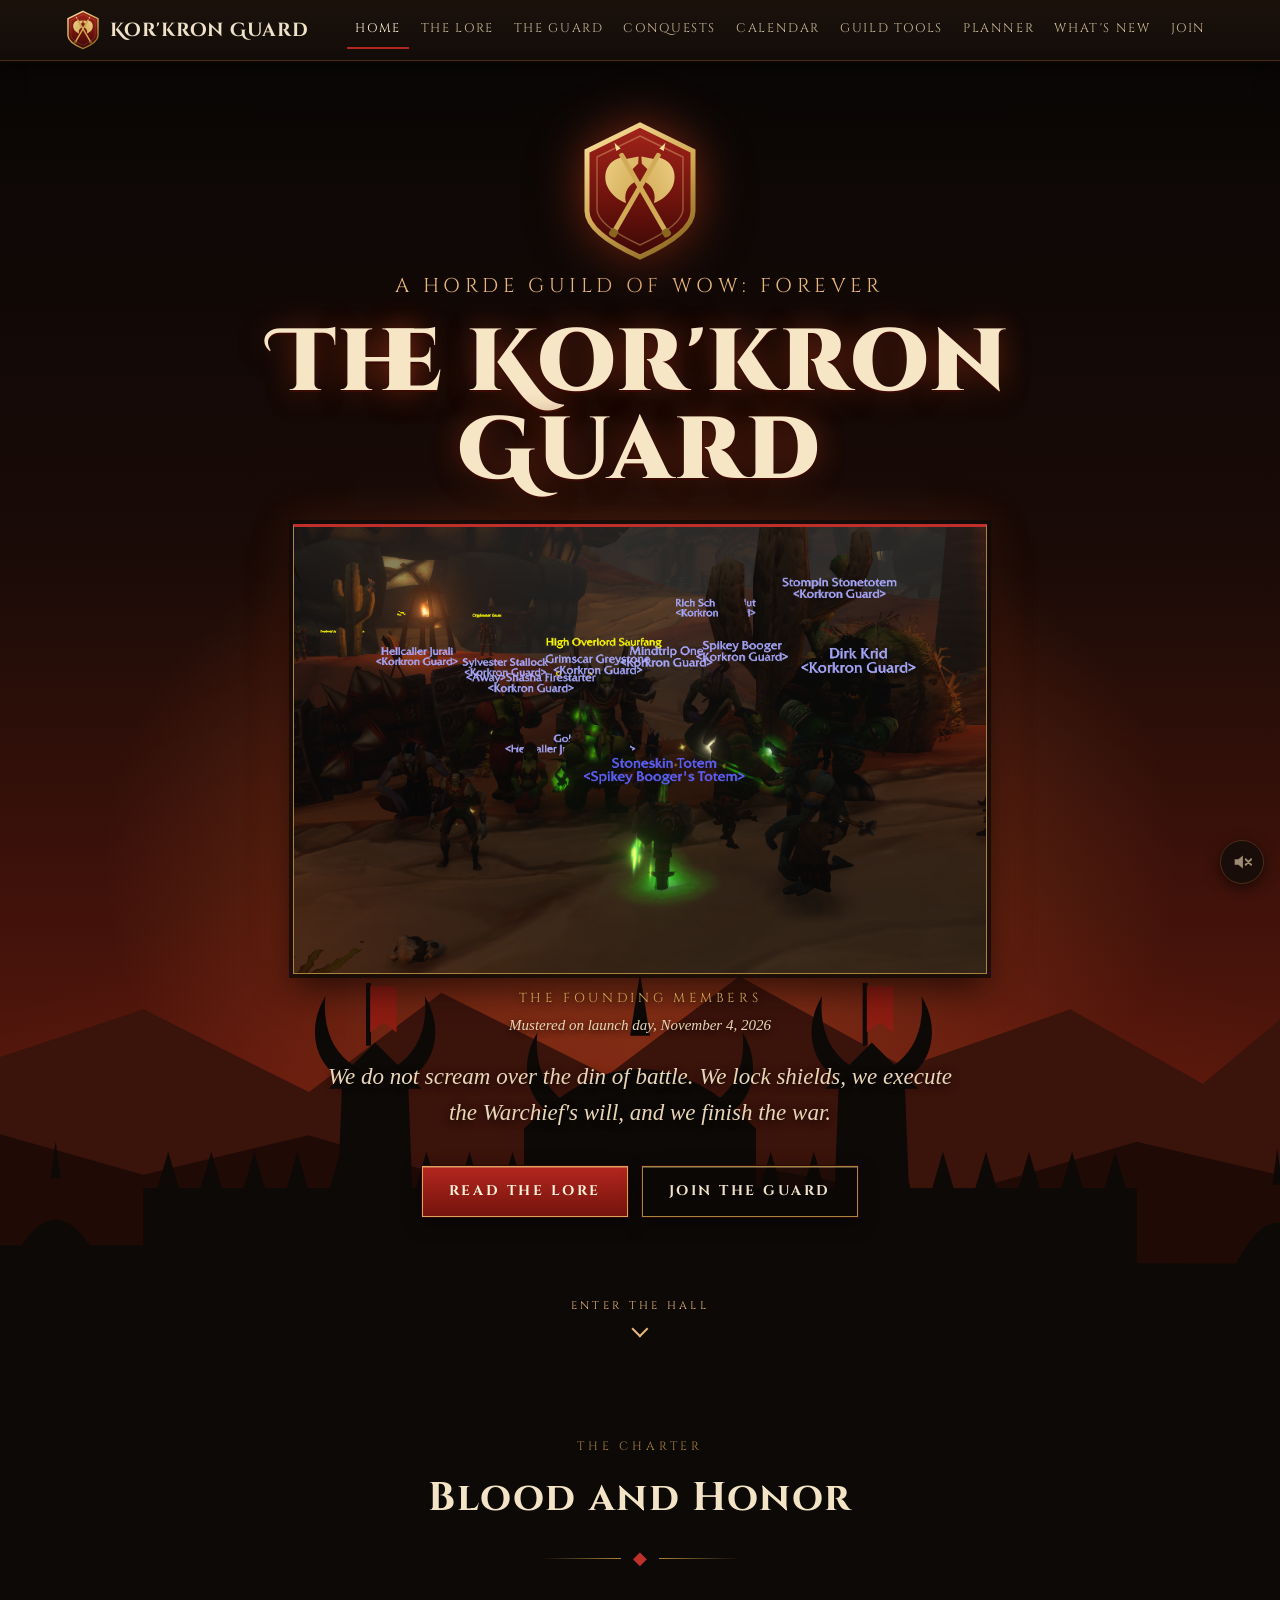
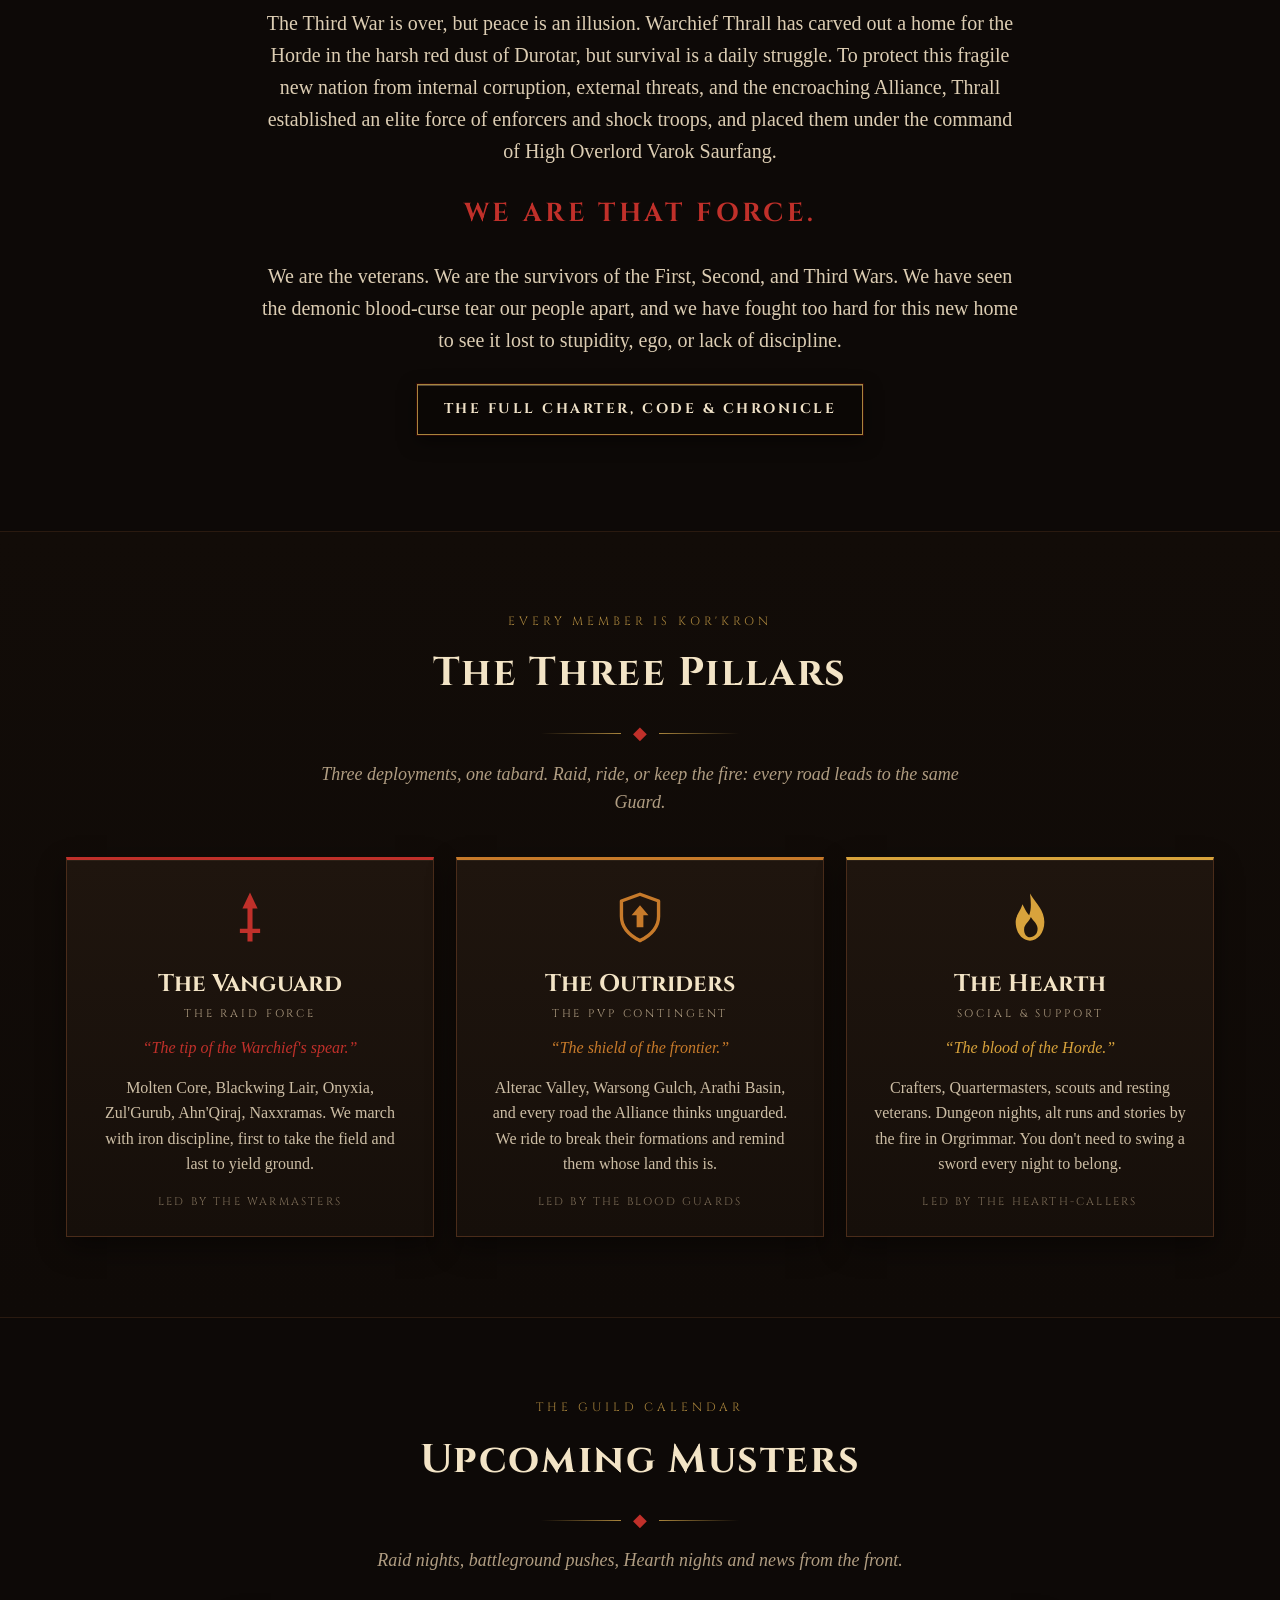
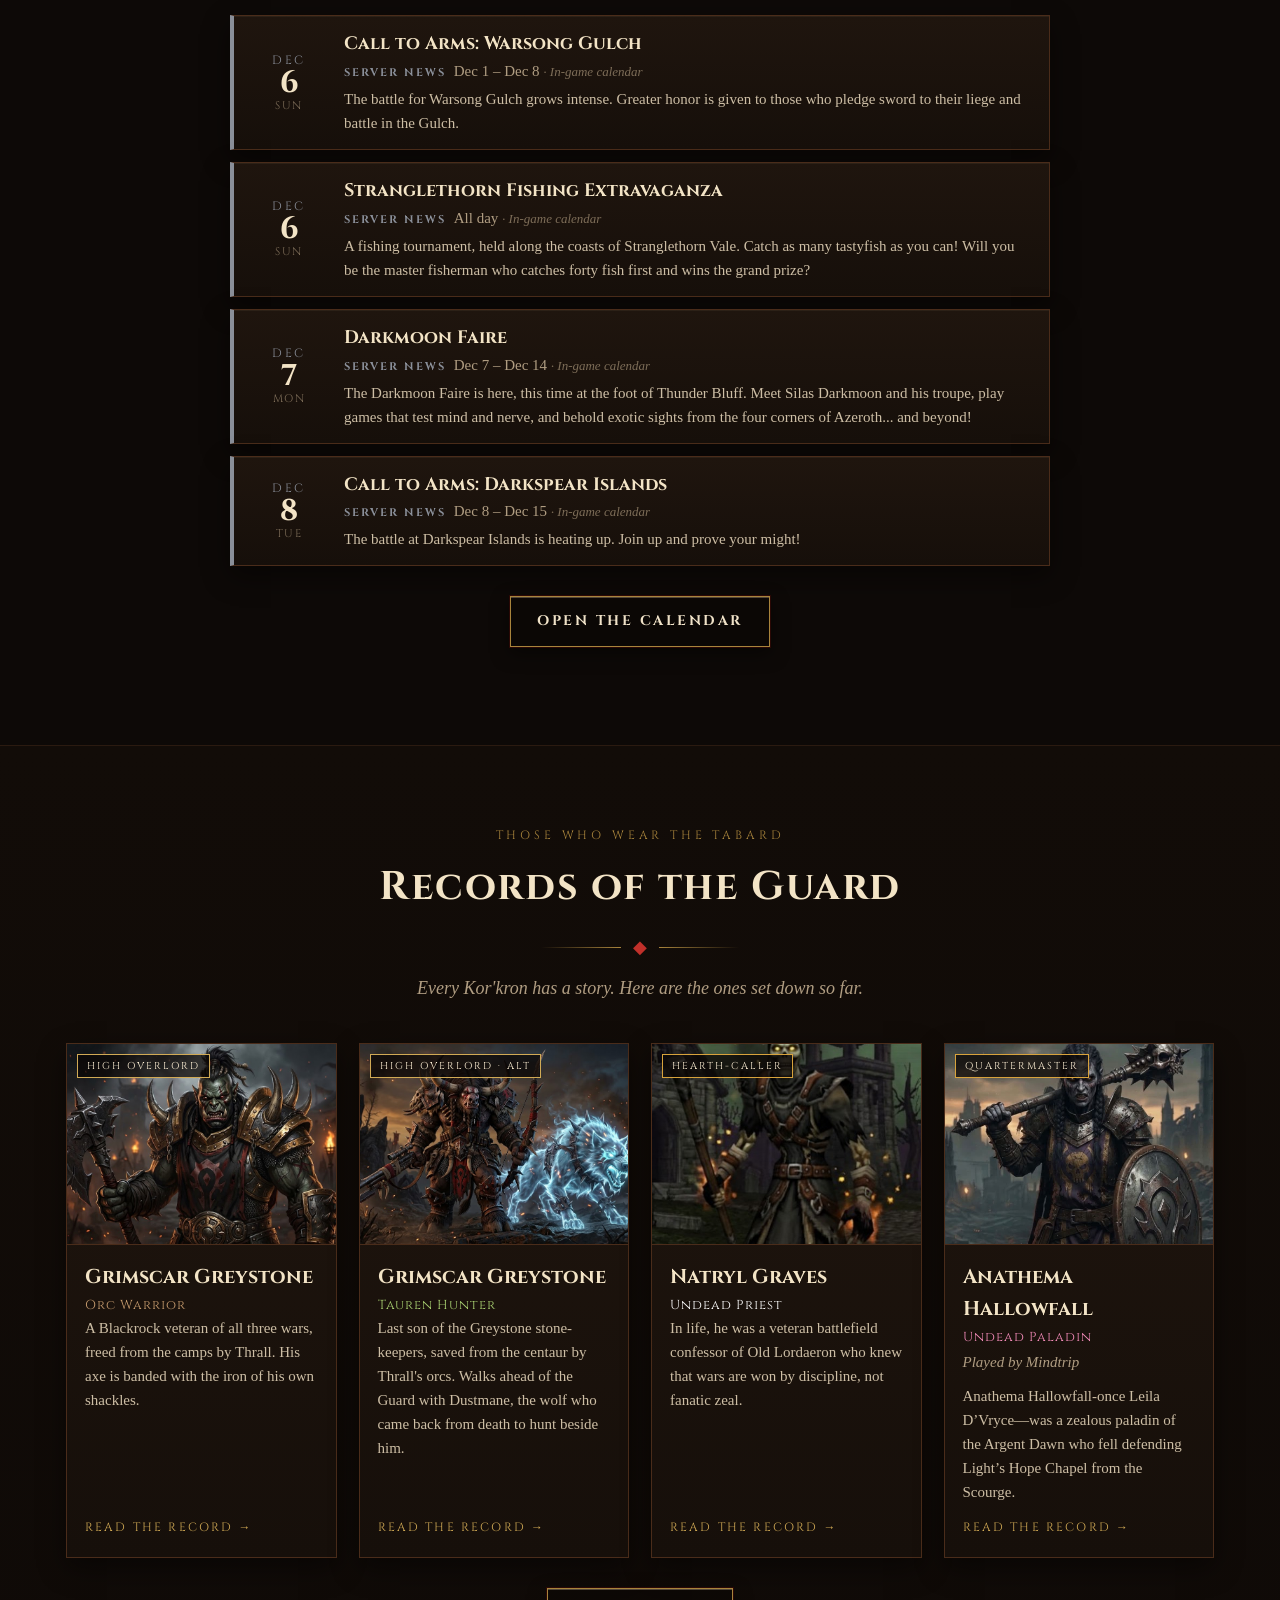
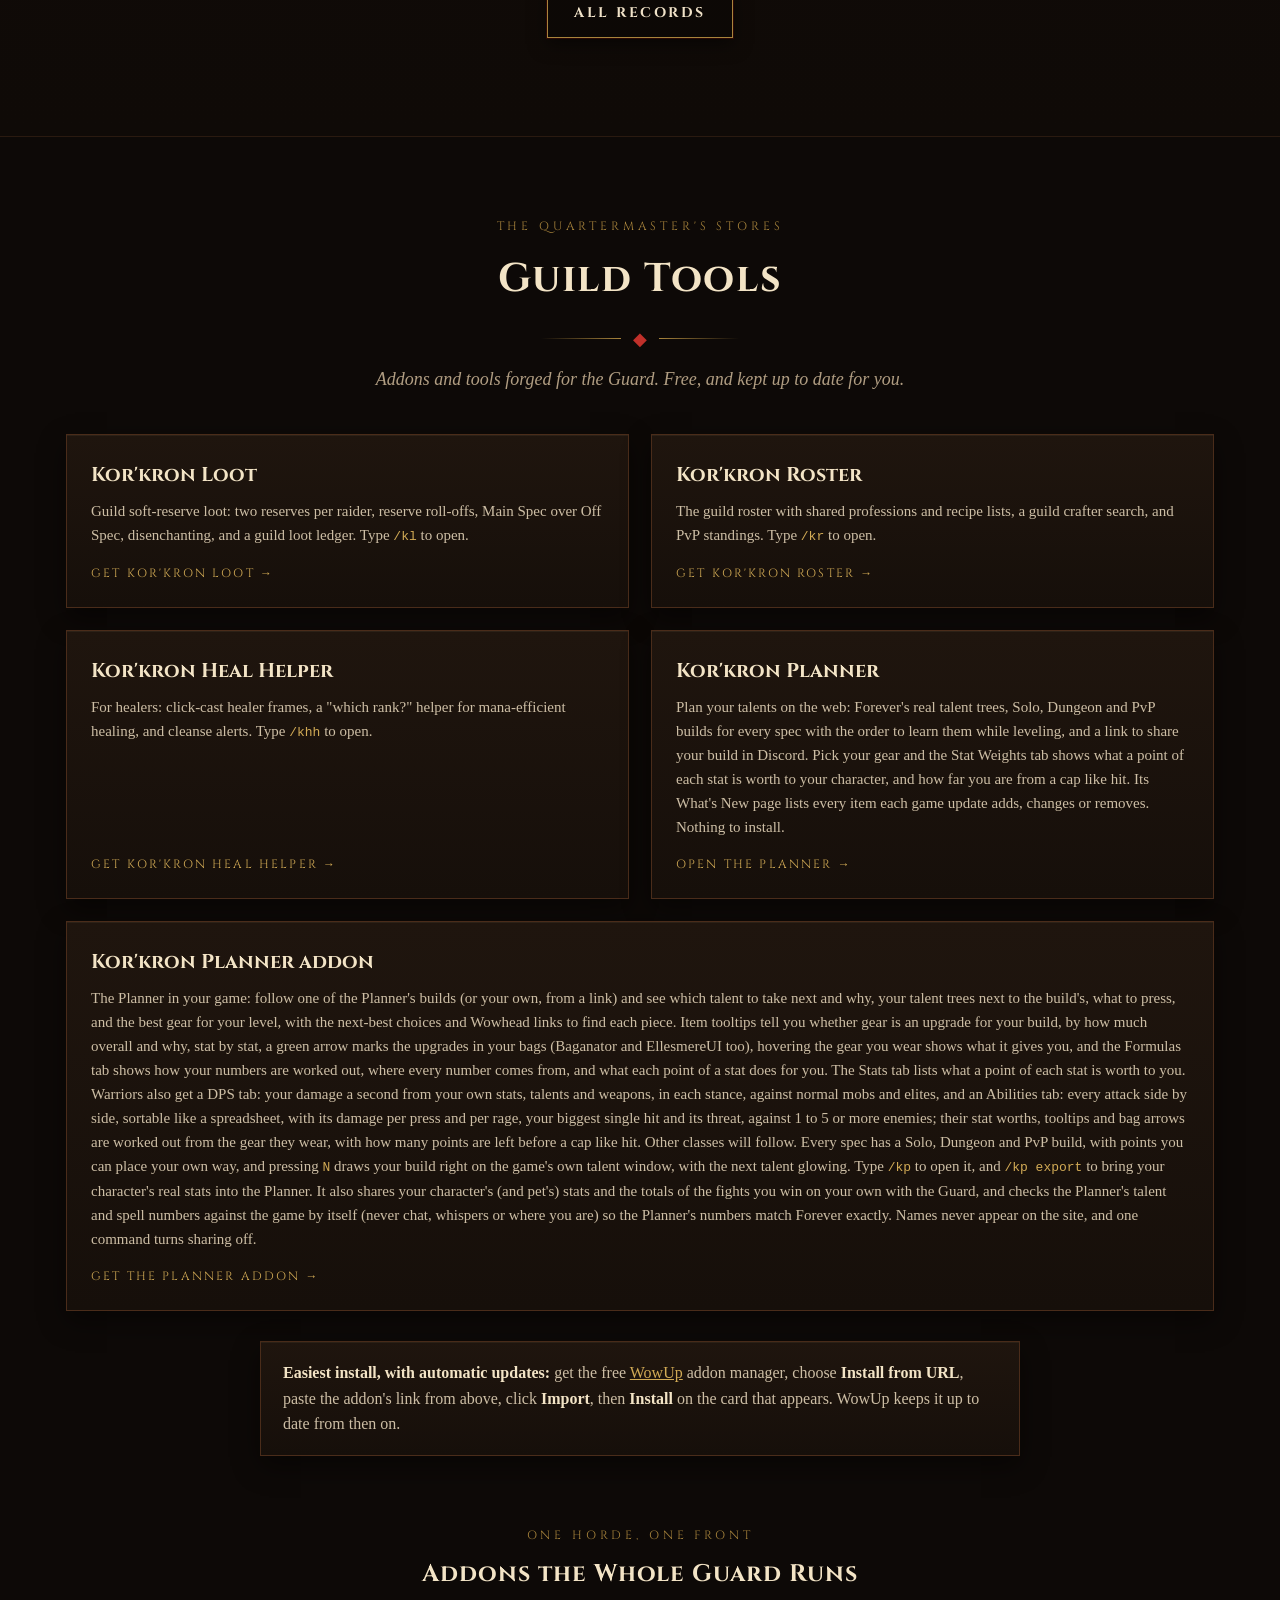
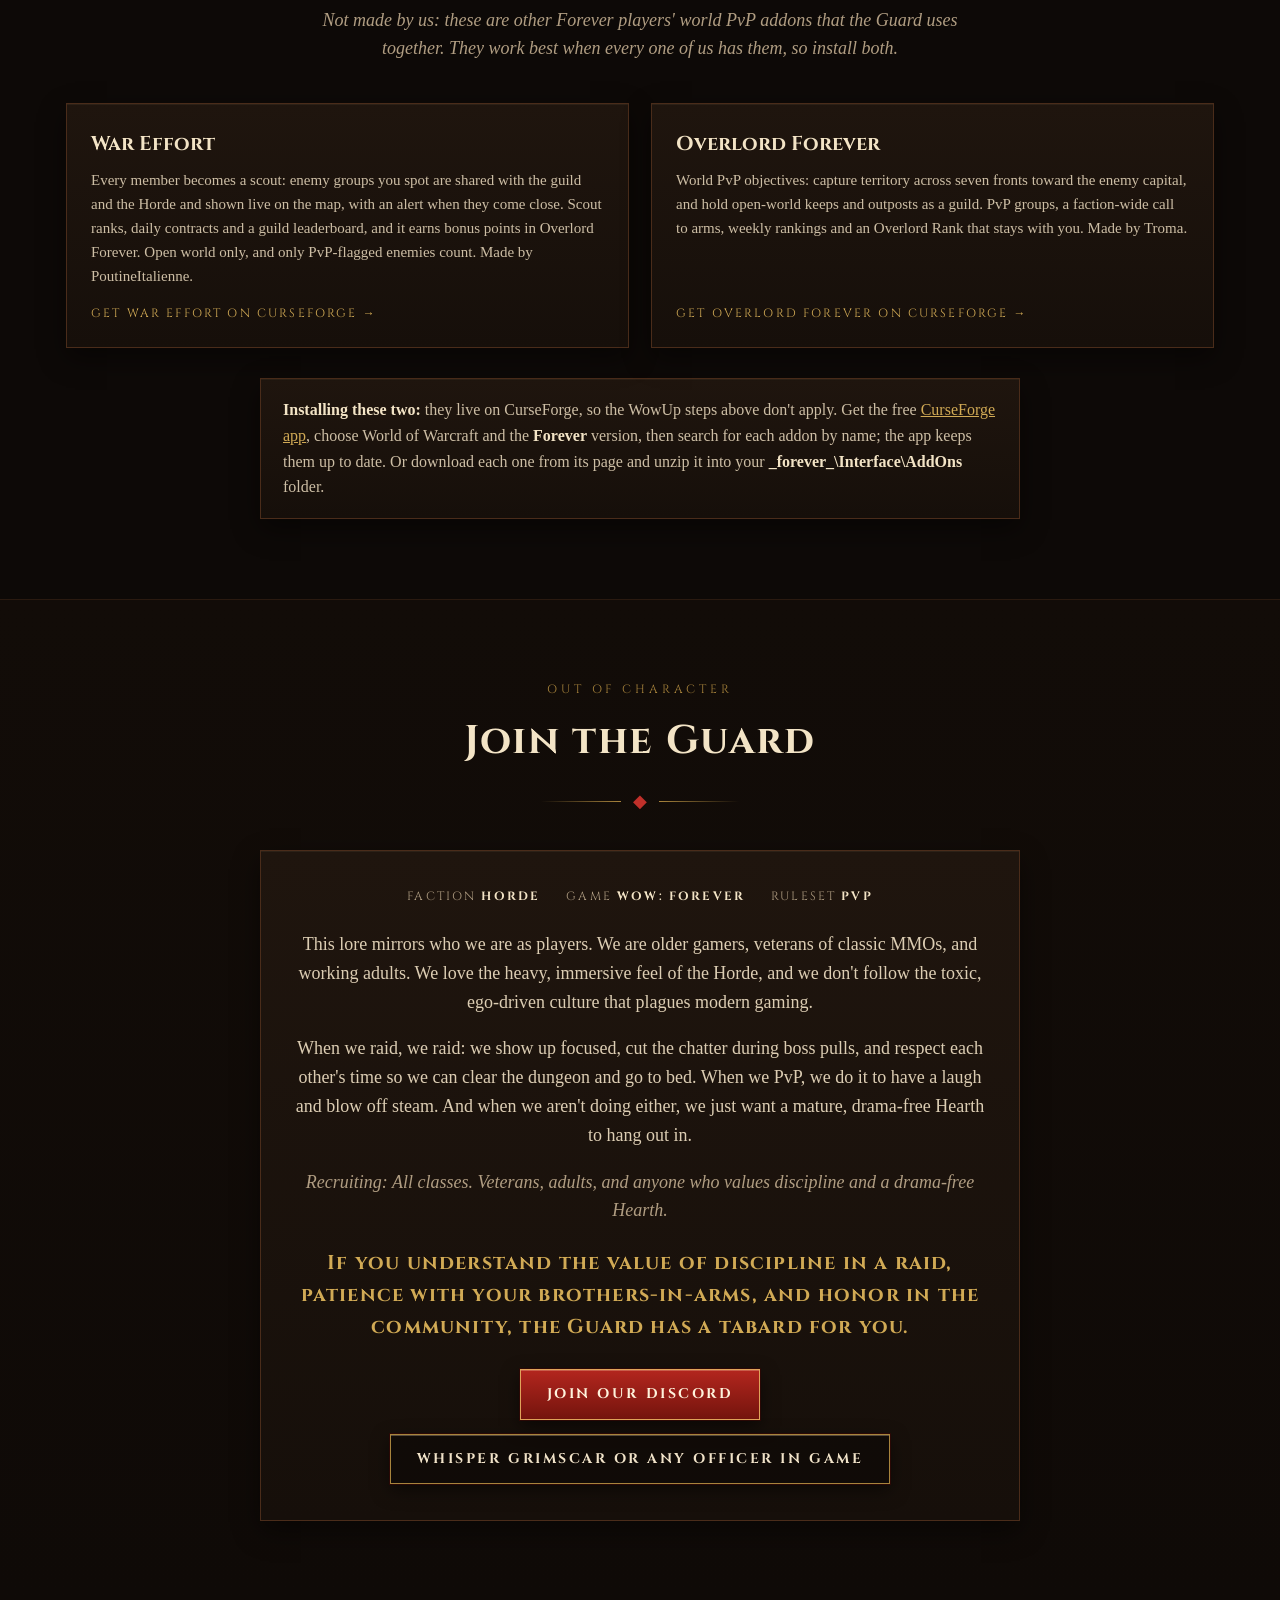
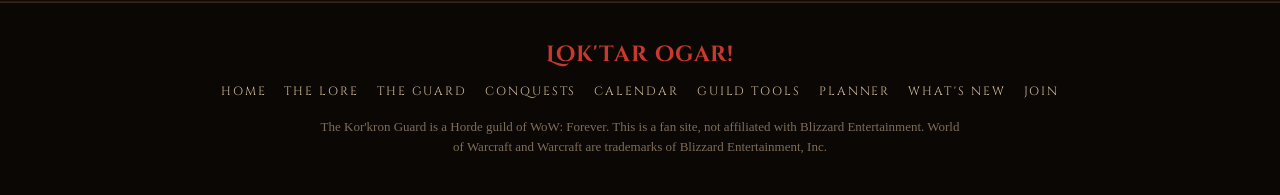
==== index.html @ 0dd7c5fa "Planner: two-handers' rage, Shield Slam's Block Value, Whirlwind's off hand, enemy armor to 42, the " ====
<!doctype html>
<html lang="en">
<head>
<meta charset="utf-8">
<meta name="viewport" content="width=device-width, initial-scale=1">
<title>The Kor'kron Guard</title>
<meta name="description" content="The Kor'kron Guard: a Horde guild of WoW: Forever for veterans and working adults. Raids, PvP and a drama-free Hearth, under Saurfang's code.">
<meta property="og:title" content="The Kor'kron Guard">
<meta property="og:description" content="A Horde guild of WoW: Forever. Sworn to the Warchief, forged in Saurfang's code.">
<link rel="icon" href="assets/crest.svg" type="image/svg+xml">
<link rel="preconnect" href="https://fonts.googleapis.com">
<link rel="preconnect" href="https://fonts.gstatic.com" crossorigin>
<link href="https://fonts.googleapis.com/css2?family=Cinzel+Decorative:wght@700;900&family=Cinzel:wght@500;700&family=IM+Fell+English:ital@0;1&display=swap" rel="stylesheet">
<link rel="stylesheet" href="assets/nav.css">
<link rel="stylesheet" href="assets/site.css">
</head>
<body>

<main>
  <!-- ================= WELCOME ================= -->
  <section class="hero">
    <div class="hero-sun" aria-hidden="true"></div>
    <svg class="hero-land" viewBox="0 0 1440 360" preserveAspectRatio="xMidYMax slice" aria-hidden="true">
      <path fill="#3a130b" d="M0 360 L0 210 L90 170 L160 200 L250 120 L330 180 L420 150 L520 200 L600 140 L700 190 L780 130 L880 185 L980 150 L1060 195 L1150 120 L1240 175 L1330 140 L1440 180 L1440 360 Z"/>
      <path fill="#200a06" d="M0 360 L0 262 L120 232 L210 255 L300 216 L420 250 L520 226 L640 262 L760 240 L900 265 L1020 230 L1140 258 L1260 228 L1440 250 L1440 360 Z"/>
      <g id="skyline" fill="#0d0907"></g>
    </svg>
    <div class="embers" id="embers" aria-hidden="true"></div>

    <div class="hero-content">
      <img class="hero-crest" src="assets/crest.svg" alt="">
      <p class="tagline">A Horde Guild of WoW: Forever</p>
      <h1>The Kor'kron Guard</h1>
      <figure class="founders">
        <img src="assets/founders.png" width="888" height="572" alt="The founding members of the Kor'kron Guard gathered in Durotar with High Overlord Saurfang on launch day">
        <figcaption><span>The Founding Members</span>Mustered on launch day, November 4, 2026</figcaption>
      </figure>
      <p class="motto">We do not scream over the din of battle. We lock shields, we execute the Warchief's will, and we finish the war.</p>
      <div class="hero-actions">
        <a class="btn" href="lore.html">Read the Lore</a>
        <a class="btn ghost" href="#join">Join the Guard</a>
      </div>
    </div>
    <a class="hero-scroll" href="#charter">Enter the Hall</a>
  </section>

  <!-- ================= CHARTER ================= -->
  <section class="section" id="charter">
    <div class="wrap reveal">
      <p class="eyebrow">The Charter</p>
      <h2 class="section-title">Blood and Honor</h2>
      <div class="rule">&#9670;</div>
      <div class="charter" style="margin-top:34px">
        <p>The Third War is over, but peace is an illusion. Warchief Thrall has carved out a home for the Horde in the harsh red dust of Durotar, but survival is a daily struggle. To protect this fragile new nation from internal corruption, external threats, and the encroaching Alliance, Thrall established an elite force of enforcers and shock troops, and placed them under the command of High Overlord Varok Saurfang.</p>
        <p class="force">We are that force.</p>
        <p>We are the veterans. We are the survivors of the First, Second, and Third Wars. We have seen the demonic blood-curse tear our people apart, and we have fought too hard for this new home to see it lost to stupidity, ego, or lack of discipline.</p>
        <p style="margin-top:28px"><a class="btn ghost" href="lore.html">The Full Charter, Code &amp; Chronicle</a></p>
      </div>
    </div>
  </section>

  <!-- ================= PILLARS ================= -->
  <section class="section alt" id="pillars">
    <div class="wrap">
      <div class="reveal">
        <p class="eyebrow">Every Member Is Kor'kron</p>
        <h2 class="section-title">The Three Pillars</h2>
        <div class="rule">&#9670;</div>
        <p class="section-sub">Three deployments, one tabard. Raid, ride, or keep the fire: every road leads to the same Guard.</p>
      </div>
      <div class="pillar-grid">
        <div class="pillar-card panel reveal" style="--accent:var(--vanguard)">
          <svg viewBox="0 0 64 64" aria-hidden="true"><path fill="currentColor" d="M32 3 L41 22 L35 22 L35 46 L44 46 L44 51 L35 51 L35 61 L29 61 L29 51 L20 51 L20 46 L29 46 L29 22 L23 22 Z"/></svg>
          <h3>The Vanguard</h3>
          <p class="what">The Raid Force</p>
          <p class="quote">“The tip of the Warchief's spear.”</p>
          <p>Molten Core, Blackwing Lair, Onyxia, Zul'Gurub, Ahn'Qiraj, Naxxramas. We march with iron discipline, first to take the field and last to yield ground.</p>
          <p class="led">Led by the Warmasters</p>
        </div>
        <div class="pillar-card panel reveal" style="--accent:var(--outriders)">
          <svg viewBox="0 0 64 64" aria-hidden="true"><path fill="none" stroke="currentColor" stroke-width="4" stroke-linejoin="round" d="M32 5 L54 13 V31 C54 45 44 54 32 60 C20 54 10 45 10 31 V13 Z"/><path fill="currentColor" d="M32 18 L42 30 L36 30 L36 44 L28 44 L28 30 L22 30 Z"/></svg>
          <h3>The Outriders</h3>
          <p class="what">The PvP Contingent</p>
          <p class="quote">“The shield of the frontier.”</p>
          <p>Alterac Valley, Warsong Gulch, Arathi Basin, and every road the Alliance thinks unguarded. We ride to break their formations and remind them whose land this is.</p>
          <p class="led">Led by the Blood Guards</p>
        </div>
        <div class="pillar-card panel reveal" style="--accent:var(--hearth)">
          <svg viewBox="0 0 64 64" aria-hidden="true"><path fill="currentColor" d="M32 4 C40 17 49 24 49 38 C49 51 41 60 32 60 C23 60 15 51 15 38 C15 30 21 25 23 17 C27 25 29 28 31 30 C34 22 33 13 32 4 Z M32 56 C37 56 41 52 41 46 C41 40 36 37 33 32 C31 38 25 40 25 47 C25 52 28 56 32 56 Z"/></svg>
          <h3>The Hearth</h3>
          <p class="what">Social &amp; Support</p>
          <p class="quote">“The blood of the Horde.”</p>
          <p>Crafters, Quartermasters, scouts and resting veterans. Dungeon nights, alt runs and stories by the fire in Orgrimmar. You don't need to swing a sword every night to belong.</p>
          <p class="led">Led by the Hearth-Callers</p>
        </div>
      </div>
    </div>
  </section>

  <!-- ================= MUSTERS ================= -->
  <section class="section" id="musters">
    <div class="wrap">
      <div class="reveal">
        <p class="eyebrow">The Guild Calendar</p>
        <h2 class="section-title">Upcoming Musters</h2>
        <div class="rule">&#9670;</div>
        <p class="section-sub">Raid nights, battleground pushes, Hearth nights and news from the front.</p>
      </div>
      <div class="event-list reveal" id="upcoming"></div>
      <p style="text-align:center;margin-top:30px" class="reveal"><a class="btn ghost" href="calendar.html">Open the Calendar</a></p>
    </div>
  </section>

  <!-- ================= RECORDS ================= -->
  <section class="section alt" id="records">
    <div class="wrap">
      <div class="reveal">
        <p class="eyebrow">Those Who Wear the Tabard</p>
        <h2 class="section-title">Records of the Guard</h2>
        <div class="rule">&#9670;</div>
        <p class="section-sub">Every Kor'kron has a story. Here are the ones set down so far.</p>
      </div>
      <div class="member-grid reveal" id="members"></div>
      <p style="text-align:center;margin-top:30px" class="reveal"><a class="btn ghost" href="players/index.html">All Records</a></p>
    </div>
  </section>

  <!-- ================= TOOLS ================= -->
  <section class="section" id="tools">
    <div class="wrap">
      <div class="reveal">
        <p class="eyebrow">The Quartermaster's Stores</p>
        <h2 class="section-title">Guild Tools</h2>
        <div class="rule">&#9670;</div>
        <p class="section-sub">Addons and tools forged for the Guard. Free, and kept up to date for you.</p>
      </div>
      <div class="tool-grid">
        <div class="tool panel reveal">
          <h3>Kor'kron Loot</h3>
          <p>Guild soft-reserve loot: two reserves per raider, reserve roll-offs, Main Spec over Off Spec, disenchanting, and a guild loot ledger. Type <code>/kl</code> to open.</p>
          <a href="https://github.com/grimscar/KorkronLoot">Get Kor'kron Loot &rarr;</a>
        </div>
        <div class="tool panel reveal">
          <h3>Kor'kron Roster</h3>
          <p>The guild roster with shared professions and recipe lists, a guild crafter search, and PvP standings. Type <code>/kr</code> to open.</p>
          <a href="https://github.com/grimscar/KorkronRoster">Get Kor'kron Roster &rarr;</a>
        </div>
        <div class="tool panel reveal">
          <h3>Kor'kron Heal Helper</h3>
          <p>For healers: click-cast healer frames, a "which rank?" helper for mana-efficient healing, and cleanse alerts. Type <code>/khh</code> to open.</p>
          <a href="https://github.com/grimscar/KorkronHealHelper">Get Kor'kron Heal Helper &rarr;</a>
        </div>
        <div class="tool panel reveal">
          <h3>Kor'kron Planner</h3>
          <p>Plan your talents on the web: Forever's real talent trees, Solo, Dungeon and PvP builds for every spec with the order to learn them while leveling, and a link to share your build in Discord. Pick your gear and the Stat Weights tab shows what a point of each stat is worth to your character, and how far you are from a cap like hit. Its What's New page lists every item each game update adds, changes or removes. Nothing to install.</p>
          <a href="planner/index.html">Open the Planner &rarr;</a>
        </div>
        <div class="tool panel reveal">
          <h3>Kor'kron Planner addon</h3>
          <p>The Planner in your game: follow one of the Planner's builds (or your own, from a link) and see which talent to take next and why, your talent trees next to the build's, what to press, and the best gear for your level, with the next-best choices and Wowhead links to find each piece. Item tooltips tell you whether gear is an upgrade for your build, by how much overall and why, stat by stat, a green arrow marks the upgrades in your bags (Baganator and EllesmereUI too), hovering the gear you wear shows what it gives you, and the Formulas tab shows how your numbers are worked out, where every number comes from, and what each point of a stat does for you. The Stats tab lists what a point of each stat is worth to you. Warriors also get a DPS tab: your damage a second from your own stats, talents and weapons, in each stance, against normal mobs and elites, and an Abilities tab: every attack side by side, sortable like a spreadsheet, with its damage per press and per rage, your biggest single hit and its threat, against 1 to 5 or more enemies; their stat worths, tooltips and bag arrows are worked out from the gear they wear, with how many points are left before a cap like hit. Other classes will follow. Every spec has a Solo, Dungeon and PvP build, with points you can place your own way, and pressing <code>N</code> draws your build right on the game's own talent window, with the next talent glowing. Type <code>/kp</code> to open it, and <code>/kp export</code> to bring your character's real stats into the Planner. It also shares your character's (and pet's) stats and the totals of the fights you win on your own with the Guard, and checks the Planner's talent and spell numbers against the game by itself (never chat, whispers or where you are) so the Planner's numbers match Forever exactly. Names never appear on the site, and one command turns sharing off.</p>
          <a href="https://github.com/korkronguard/KorkronPlanner">Get the Planner addon &rarr;</a>
        </div>
      </div>
      <div class="howto panel reveal">
        <b>Easiest install, with automatic updates:</b> get the free <a href="https://wowup.io">WowUp</a> addon manager, choose <b>Install from URL</b>, paste the addon's link from above, click <b>Import</b>, then <b>Install</b> on the card that appears. WowUp keeps it up to date from then on.
      </div>

      <div class="tool-group reveal">
        <p class="eyebrow">One Horde, One Front</p>
        <h3 class="tool-group-title">Addons the Whole Guard Runs</h3>
        <p class="section-sub">Not made by us: these are other Forever players' world PvP addons that the Guard uses together. They work best when every one of us has them, so install both.</p>
      </div>
      <div class="tool-grid">
        <div class="tool panel reveal">
          <h3>War Effort</h3>
          <p>Every member becomes a scout: enemy groups you spot are shared with the guild and the Horde and shown live on the map, with an alert when they come close. Scout ranks, daily contracts and a guild leaderboard, and it earns bonus points in Overlord Forever. Open world only, and only PvP-flagged enemies count. Made by PoutineItalienne.</p>
          <a href="https://www.curseforge.com/wow/addons/war-effort">Get War Effort on CurseForge &rarr;</a>
        </div>
        <div class="tool panel reveal">
          <h3>Overlord Forever</h3>
          <p>World PvP objectives: capture territory across seven fronts toward the enemy capital, and hold open-world keeps and outposts as a guild. PvP groups, a faction-wide call to arms, weekly rankings and an Overlord Rank that stays with you. Made by Troma.</p>
          <a href="https://www.curseforge.com/wow/addons/overlord-forever">Get Overlord Forever on CurseForge &rarr;</a>
        </div>
      </div>
      <div class="howto panel reveal">
        <b>Installing these two:</b> they live on CurseForge, so the WowUp steps above don't apply. Get the free <a href="https://www.curseforge.com/download/app">CurseForge app</a>, choose World of Warcraft and the <b>Forever</b> version, then search for each addon by name; the app keeps them up to date. Or download each one from its page and unzip it into your <b>_forever_\Interface\AddOns</b> folder.
      </div>
    </div>
  </section>

  <!-- ================= JOIN ================= -->
  <section class="section alt" id="join">
    <div class="wrap">
      <div class="reveal">
        <p class="eyebrow">Out of Character</p>
        <h2 class="section-title">Join the Guard</h2>
        <div class="rule">&#9670;</div>
      </div>
      <div class="join panel reveal" style="margin-top:34px">
        <div class="facts">
          <span>Faction <b>Horde</b></span>
          <span>Game <b>WoW: Forever</b></span>
          <span>Ruleset <b>PvP</b></span>
        </div>
        <p>This lore mirrors who we are as players. We are older gamers, veterans of classic MMOs, and working adults. We love the heavy, immersive feel of the Horde, and we don't follow the toxic, ego-driven culture that plagues modern gaming.</p>
        <p>When we raid, we raid: we show up focused, cut the chatter during boss pulls, and respect each other's time so we can clear the dungeon and go to bed. When we PvP, we do it to have a laugh and blow off steam. And when we aren't doing either, we just want a mature, drama-free Hearth to hang out in.</p>
        <p id="recruiting" style="color:var(--muted);font-style:italic"></p>
        <p class="closing">If you understand the value of discipline in a raid, patience with your brothers-in-arms, and honor in the community, the Guard has a tabard for you.</p>
        <div class="hero-actions" id="join-actions">
          <span class="btn ghost" style="cursor:default">Whisper Grimscar or any officer in game</span>
        </div>
      </div>
    </div>
  </section>
</main>

<script src="data/site.js"></script>
<script src="data/events.js"></script>
<script src="data/events-ingame.js"></script>
<script src="data/players.js"></script>
<script src="assets/site.js"></script>
<script src="assets/nav.js" data-root="" data-page="home"></script>
<script>
  KG.skyline(document.getElementById("skyline"));
  KG.embers(document.getElementById("embers"), 34);
  KG.renderUpcoming(document.getElementById("upcoming"), 4);
  KG.renderMembers(document.getElementById("members"), "", 4);

  var site = window.KG_SITE || {};
  document.getElementById("recruiting").textContent = site.recruiting ? "Recruiting: " + site.recruiting : "";
  if (site.discord) {
    document.getElementById("join-actions").insertAdjacentHTML("afterbegin",
      '<a class="btn" href="' + KG.esc(site.discord) + '">Join our Discord</a>');
  }
  KG.reveal();
</script>
</body>
</html>
---- assets/nav.css ----
/* Site header and footer, shared by every page (the scroll pages included). */
.kg-header {
  position: relative; z-index: 20;
  background: linear-gradient(to bottom, #1c120c, #120c08);
  border-bottom: 1px solid #4a2c1a;
  box-shadow: 0 2px 0 #0a0604, 0 6px 18px rgba(0, 0, 0, .5);
  font-family: "Cinzel", Georgia, serif;
}
.kg-header-inner {
  max-width: 1180px; margin: 0 auto; padding: 10px 16px;
  display: flex; align-items: center; justify-content: space-between; gap: 16px;
}
.kg-brand { display: flex; align-items: center; gap: 10px; text-decoration: none; color: #f0e2c8; }
.kg-brand img { width: 34px; height: 40px; }
.kg-brand span { font-family: "Cinzel Decorative", "Cinzel", Georgia, serif; font-weight: 700; font-size: 19px; letter-spacing: .04em; }
.kg-links { display: flex; gap: 4px; list-style: none; margin: 0; padding: 0; }
.kg-links a {
  display: block; padding: 8px 8px; text-decoration: none; color: #cdb998;
  font-size: 12.5px; letter-spacing: .13em; text-transform: uppercase; border-bottom: 2px solid transparent; white-space: nowrap;
}
.kg-links a:hover { color: #fff1d6; }
.kg-links a[aria-current="page"] { color: #fff1d6; border-bottom-color: #b3261e; }
.kg-menu {
  display: none; background: none; border: 1px solid #4a2c1a; color: #e9dcc6; border-radius: 4px;
  font: inherit; font-size: 12px; letter-spacing: .16em; text-transform: uppercase; padding: 8px 12px; cursor: pointer;
}
/* 9 links: full size takes 1166px of the 1180px header; the tighter size needs a window of about 1095px, scrollbar
   included (measured 2026-11-07 with the pages' border-box sizing) */
@media (max-width: 1240px) {
  .kg-links a { padding: 8px 6px; font-size: 12px; letter-spacing: .1em; }
}
@media (max-width: 1120px) {
  .kg-menu { display: block; }
  .kg-links { display: none; position: absolute; left: 0; right: 0; top: 100%; flex-direction: column; background: #140d09; border-bottom: 1px solid #4a2c1a; padding: 6px 0; }
  .kg-links.open { display: flex; }
  .kg-links a { padding: 12px 20px; font-size: 13px; letter-spacing: .16em; border-bottom: none; }
  .kg-links a[aria-current="page"] { border-left: 3px solid #b3261e; }
}

.kg-footer {
  background: #0b0705; border-top: 1px solid #3a2416; color: #9c8a72;
  font-family: "IM Fell English", Georgia, serif; text-align: center; padding: 34px 16px 40px; font-size: 15px;
}
.kg-footer .cry { font-family: "Cinzel Decorative", Georgia, serif; font-weight: 700; color: #c8392d; font-size: 22px; margin: 0 0 10px; letter-spacing: .04em; }
.kg-footer nav { display: flex; flex-wrap: wrap; justify-content: center; gap: 6px 18px; margin: 0 0 16px; font-family: "Cinzel", Georgia, serif; font-size: 12px; letter-spacing: .16em; text-transform: uppercase; }
.kg-footer a { color: #cdb998; text-decoration: none; }
.kg-footer a:hover { color: #fff1d6; }
/* Music on/off button, bottom-right corner of every page. */
.kg-sound {
  position: fixed; right: 16px; bottom: 16px; z-index: 50;
  width: 44px; height: 44px; border-radius: 50%; padding: 0; cursor: pointer;
  display: flex; align-items: center; justify-content: center;
  background: rgba(20, 13, 9, .88); border: 1px solid #4a2c1a; color: #9c8a72;
  box-shadow: 0 4px 14px rgba(0, 0, 0, .55);
}
.kg-sound svg { width: 22px; height: 22px; }
.kg-sound:hover { color: #fff1d6; border-color: #b3261e; }
.kg-sound.on { color: #e0b552; }

.kg-footer .fine { font-size: 13px; max-width: 640px; margin: 0 auto; line-height: 1.5; color: #7d6d58; }
---- assets/site.css ----
/* Dark "war hall" pages: home, the Guard roster, calendar. */
:root {
  --bg: #0d0907;
  --bg-raised: #171009;
  --panel: #1d140d;
  --panel-edge: #4a2c1a;
  --text: #ecdfc8;
  --muted: #b09d82;
  --faint: #7d6d58;
  --blood: #c0302a;
  --blood-deep: #6e120c;
  --gold: #d1aa55;
  --gold-soft: #a8843c;
  --vanguard: #c0302a;
  --outriders: #c77a2a;
  --hearth: #d8a33c;
  --server: #8a8f99;
}
* { box-sizing: border-box; }
html { scroll-behavior: smooth; }
body {
  margin: 0; min-height: 100vh; display: flex; flex-direction: column;
  background: var(--bg); color: var(--text);
  font-family: "IM Fell English", Georgia, "Times New Roman", serif; font-size: 18px; line-height: 1.6;
}
main { flex: 1 0 auto; }
a { color: var(--gold); }
img { max-width: 100%; }
h1, h2, h3, h4 { font-family: "Cinzel", Georgia, serif; font-weight: 700; margin: 0; }

.wrap { max-width: 1180px; margin: 0 auto; padding: 0 16px; }
.section { padding: 80px 0; position: relative; }
.section.alt { background: linear-gradient(to bottom, #120c08, #0f0a07); border-top: 1px solid #2a1a10; border-bottom: 1px solid #2a1a10; }

.eyebrow { font-family: "Cinzel", Georgia, serif; font-size: 12px; letter-spacing: .32em; text-transform: uppercase; color: var(--gold-soft); margin: 0 0 10px; text-align: center; }
.section-title { text-align: center; font-size: clamp(28px, 4vw, 40px); color: #f3e4c6; letter-spacing: .04em; }
.section-sub { text-align: center; color: var(--muted); max-width: 640px; margin: 12px auto 40px; font-style: italic; }
.rule { display: flex; align-items: center; justify-content: center; gap: 12px; margin: 14px auto 0; color: var(--blood); }
.rule::before, .rule::after { content: ""; width: 80px; height: 1px; background: linear-gradient(to right, transparent, var(--gold-soft)); }
.rule::after { transform: scaleX(-1); }

.btn {
  display: inline-block; padding: 13px 26px; text-decoration: none; cursor: pointer;
  font-family: "Cinzel", Georgia, serif; font-weight: 700; font-size: 14px; letter-spacing: .18em; text-transform: uppercase;
  color: #fff3dc; background: linear-gradient(to bottom, #b3261e, #74140d);
  border: 1px solid #e0a35a; box-shadow: 0 0 0 1px #2a0805, 0 6px 18px rgba(0, 0, 0, .5), inset 0 1px 0 rgba(255, 220, 180, .3);
  transition: transform .15s ease, box-shadow .15s ease;
}
.btn:hover { transform: translateY(-1px); box-shadow: 0 0 0 1px #2a0805, 0 0 22px rgba(200, 60, 30, .45), inset 0 1px 0 rgba(255, 220, 180, .3); }
.btn.ghost { background: rgba(10, 6, 4, .5); border-color: var(--gold-soft); color: #f0e2c8; }

.panel {
  background: linear-gradient(to bottom, #1f150e, #160f0a); border: 1px solid var(--panel-edge);
  box-shadow: inset 0 1px 0 rgba(255, 220, 170, .06), 0 10px 26px rgba(0, 0, 0, .45);
}

/* ---------- hero ---------- */
.hero {
  position: relative; min-height: calc(100vh - 62px); display: flex; align-items: center; justify-content: center;
  overflow: hidden; text-align: center; padding: 60px 16px 140px;
  background:
    radial-gradient(ellipse 60% 45% at 50% 62%, rgba(255, 120, 50, .35), transparent 70%),
    radial-gradient(ellipse 90% 60% at 50% 100%, rgba(150, 30, 15, .55), transparent 70%),
    linear-gradient(to bottom, #090605 0%, #1a0b07 38%, #4a140b 72%, #7a2410 100%);
}
.hero-sun {
  position: absolute; left: 50%; top: 58%; width: 340px; height: 340px; transform: translate(-50%, -50%); border-radius: 50%;
  background: radial-gradient(circle, rgba(255, 190, 120, .55), rgba(230, 90, 40, .25) 45%, transparent 70%);
}
.hero-land { position: absolute; left: 0; right: 0; bottom: 0; width: 100%; height: 46%; min-height: 220px; }
.embers { position: absolute; inset: 0; pointer-events: none; overflow: hidden; }
.embers i {
  position: absolute; bottom: -10px; width: 3px; height: 3px; border-radius: 50%;
  background: #ffb15a; box-shadow: 0 0 6px 2px rgba(255, 120, 40, .7); opacity: 0;
  animation: rise linear infinite;
}
@keyframes rise {
  0% { transform: translate(0, 0); opacity: 0; }
  10% { opacity: .9; }
  100% { transform: translate(var(--drift, 30px), -95vh); opacity: 0; }
}
.hero-content { position: relative; z-index: 2; max-width: 820px; }
.hero-crest { width: 120px; height: 140px; filter: drop-shadow(0 0 24px rgba(220, 70, 30, .55)) drop-shadow(0 8px 12px rgba(0, 0, 0, .7)); }
.hero h1 {
  font-family: "Cinzel Decorative", "Cinzel", Georgia, serif; font-weight: 900; margin: 18px 0 6px;
  font-size: clamp(40px, 8vw, 88px); line-height: 1; letter-spacing: .02em; color: #f6e6c6;
  text-shadow: 0 2px 0 #3a0a05, 0 0 30px rgba(220, 70, 30, .45), 0 6px 24px rgba(0, 0, 0, .8);
}
.hero .tagline { font-family: "Cinzel", Georgia, serif; font-size: clamp(15px, 2.2vw, 20px); letter-spacing: .22em; text-transform: uppercase; color: #e8b77c; margin: 0; }
.hero .motto { font-style: italic; font-size: clamp(18px, 2.4vw, 23px); color: #e9d6b6; margin: 22px auto 34px; max-width: 640px; text-shadow: 0 2px 8px rgba(0, 0, 0, .8); }
.hero-actions { display: flex; flex-wrap: wrap; gap: 14px; justify-content: center; }
.hero-scroll { position: absolute; z-index: 2; bottom: 22px; left: 50%; transform: translateX(-50%); color: #e8b77c; font-family: "Cinzel", Georgia, serif; font-size: 11px; letter-spacing: .3em; text-transform: uppercase; text-decoration: none; text-align: center; }
.hero-scroll::after { content: ""; display: block; width: 10px; height: 10px; margin: 8px auto 0; border-right: 2px solid currentColor; border-bottom: 2px solid currentColor; transform: rotate(45deg); animation: nudge 2s ease-in-out infinite; }
.founders { margin: 28px auto 4px; }
.founders img {
  display: block; width: auto; height: auto; max-width: 100%; max-height: 50vh; margin: 0 auto;
  border: 1px solid var(--gold-soft); border-top: 3px solid var(--blood);
  box-shadow: 0 0 0 4px rgba(13, 9, 7, .7), 0 14px 34px rgba(0, 0, 0, .7), 0 0 40px rgba(220, 70, 30, .25);
}
.founders figcaption { color: #e9d6b6; font-size: 15px; font-style: italic; margin-top: 14px; text-shadow: 0 2px 6px rgba(0, 0, 0, .8); }
.founders figcaption span { display: block; font-family: "Cinzel", Georgia, serif; font-style: normal; font-size: 13px; letter-spacing: .28em; text-transform: uppercase; color: var(--gold); margin-bottom: 4px; }
@keyframes nudge { 50% { transform: translateY(5px) rotate(45deg); } }

/* ---------- charter excerpt ---------- */
.charter { max-width: 760px; margin: 0 auto; text-align: center; font-size: 20px; }
.charter p { margin: 0 0 16px; color: #dccdb3; }
.charter .force { font-family: "Cinzel", Georgia, serif; font-weight: 700; font-size: 26px; letter-spacing: .14em; text-transform: uppercase; color: var(--blood); margin: 26px 0; }

/* ---------- pillars ---------- */
.pillar-grid { display: grid; grid-template-columns: repeat(3, 1fr); gap: 22px; }
.pillar-card { padding: 30px 26px 26px; text-align: center; border-top: 3px solid var(--accent, var(--blood)); }
.pillar-card svg { width: 54px; height: 54px; color: var(--accent, var(--blood)); }
.pillar-card h3 { font-size: 24px; margin: 12px 0 2px; color: #f3e4c6; }
.pillar-card .what { font-family: "Cinzel", Georgia, serif; font-size: 11px; letter-spacing: .26em; text-transform: uppercase; color: var(--muted); margin: 0 0 12px; }
.pillar-card .quote { font-style: italic; color: var(--accent, var(--gold)); margin: 0 0 14px; }
.pillar-card p { color: #cdbea5; font-size: 16px; margin: 0; }
.pillar-card .led { margin-top: 16px; font-family: "Cinzel", Georgia, serif; font-size: 11px; letter-spacing: .2em; text-transform: uppercase; color: var(--faint); }

/* ---------- event list ---------- */
.event-list { display: grid; gap: 12px; max-width: 820px; margin: 0 auto; }
.event { display: grid; grid-template-columns: 74px 1fr; gap: 18px; align-items: center; padding: 14px 18px; border-left: 4px solid var(--accent, var(--server)); }
.event-date { text-align: center; font-family: "Cinzel", Georgia, serif; line-height: 1.1; }
.event-date .mon { display: block; font-size: 12px; letter-spacing: .2em; text-transform: uppercase; color: var(--accent, var(--muted)); }
.event-date .day { display: block; font-size: 30px; font-weight: 700; color: #f3e4c6; }
.event-date .dow { display: block; font-size: 11px; letter-spacing: .14em; text-transform: uppercase; color: var(--faint); }
.event h3 { font-size: 18px; color: #f3e4c6; }
.event .meta { font-size: 15px; color: var(--muted); }
.event .meta b { font-family: "Cinzel", Georgia, serif; font-size: 11px; letter-spacing: .18em; text-transform: uppercase; color: var(--accent, var(--muted)); margin-right: 8px; }
.event .notes { font-size: 15px; color: #cdbea5; margin-top: 4px; }
.empty { text-align: center; color: var(--muted); font-style: italic; padding: 26px; }

/* ---------- member cards ---------- */
.member-grid { display: grid; grid-template-columns: repeat(auto-fill, minmax(260px, 1fr)); gap: 22px; }
.member { display: flex; flex-direction: column; text-decoration: none; color: inherit; overflow: hidden; transition: transform .2s ease, box-shadow .2s ease; }
.member:hover { transform: translateY(-3px); box-shadow: 0 0 0 1px var(--gold-soft), 0 16px 30px rgba(0, 0, 0, .55); }
.portrait { position: relative; aspect-ratio: 4 / 3; background: radial-gradient(circle at 50% 40%, #3a160d, #120a06 70%); overflow: hidden; border-bottom: 1px solid var(--panel-edge); }
.portrait img { width: 100%; height: 100%; object-fit: cover; display: block; }
.portrait .placeholder { position: absolute; inset: 0; display: flex; flex-direction: column; align-items: center; justify-content: center; gap: 8px; }
.portrait .placeholder img { width: 74px; height: 86px; opacity: .55; object-fit: contain; }
.portrait .placeholder span { font-family: "Cinzel", Georgia, serif; font-size: 11px; letter-spacing: .24em; text-transform: uppercase; color: var(--faint); }
.portrait .tag { position: absolute; top: 10px; left: 10px; padding: 3px 9px; font-family: "Cinzel", Georgia, serif; font-size: 10px; letter-spacing: .2em; text-transform: uppercase; color: #fff1d6; background: rgba(10, 6, 4, .75); border: 1px solid var(--accent, var(--gold-soft)); }
.member-body { padding: 16px 18px 20px; display: flex; flex-direction: column; flex: 1; }
.member h3 { font-size: 20px; color: #f3e4c6; }
.member .class { font-family: "Cinzel", Georgia, serif; font-size: 13px; letter-spacing: .08em; margin: 2px 0 0; }
.member .title { font-size: 15px; color: var(--muted); font-style: italic; margin: 2px 0 10px; }
.member .blurb { font-size: 15px; color: #cdbea5; margin: 0 0 14px; }
.member .read { margin-top: auto; font-family: "Cinzel", Georgia, serif; font-size: 12px; letter-spacing: .18em; text-transform: uppercase; color: var(--gold); }

.filters { display: flex; flex-wrap: wrap; justify-content: center; gap: 8px; margin: 0 0 30px; }
.filters button {
  font-family: "Cinzel", Georgia, serif; font-size: 12px; letter-spacing: .18em; text-transform: uppercase;
  color: var(--muted); background: transparent; border: 1px solid var(--panel-edge); padding: 8px 14px; cursor: pointer;
}
.filters button[aria-pressed="true"] { color: #fff1d6; border-color: var(--blood); background: rgba(192, 48, 42, .15); }

/* ---------- tools ---------- */
.tool-grid { display: grid; grid-template-columns: repeat(2, 1fr); gap: 22px; }
.tool { padding: 24px; display: flex; flex-direction: column; }
.tool h3 { font-size: 20px; color: #f3e4c6; }
.tool code { font-family: Consolas, monospace; font-size: 13px; color: var(--gold); }
.tool p { font-size: 15px; color: #cdbea5; margin: 8px 0 16px; }
.tool a, .tool .soon { margin-top: auto; font-family: "Cinzel", Georgia, serif; font-size: 12px; letter-spacing: .18em; text-transform: uppercase; text-decoration: none; }
.tool .soon { color: var(--muted); }
/* an odd card out spans the whole row instead of sitting alone */
.tool-grid > .tool:last-child:nth-child(odd) { grid-column: 1 / -1; }
.howto { max-width: 760px; margin: 30px auto 0; padding: 18px 22px; font-size: 16px; color: #cdbea5; }
.howto b { color: #f3e4c6; }
/* addons made by others that the whole guild runs, below the Guard's own */
.tool-group { margin-top: 70px; }
.tool-group-title { text-align: center; font-size: 24px; color: #f3e4c6; letter-spacing: .04em; }

/* ---------- join ---------- */
.join { max-width: 760px; margin: 0 auto; padding: 36px 34px; text-align: center; }
.join p { color: #dccdb3; }
.join .closing { font-family: "Cinzel", Georgia, serif; font-weight: 700; color: var(--gold); font-size: 20px; letter-spacing: .06em; margin: 22px 0 26px; }
.facts { display: flex; flex-wrap: wrap; justify-content: center; gap: 10px 26px; margin: 0 0 24px; font-family: "Cinzel", Georgia, serif; font-size: 12px; letter-spacing: .18em; text-transform: uppercase; color: var(--muted); }
.facts b { color: #f3e4c6; font-weight: 700; }

/* ---------- calendar ---------- */
.cal-head { display: flex; align-items: center; justify-content: space-between; gap: 12px; margin: 0 0 14px; }
.cal-head h2 { font-size: 26px; color: #f3e4c6; letter-spacing: .06em; }
.cal-head button { font-family: "Cinzel", Georgia, serif; font-size: 13px; letter-spacing: .14em; text-transform: uppercase; color: var(--text); background: var(--panel); border: 1px solid var(--panel-edge); padding: 8px 14px; cursor: pointer; }
.cal-head button:hover { border-color: var(--gold-soft); }
.cal-grid { display: grid; grid-template-columns: repeat(7, minmax(0, 1fr)); border-left: 1px solid #2c1d12; border-top: 1px solid #2c1d12; }
.cal-dow { font-family: "Cinzel", Georgia, serif; font-size: 11px; letter-spacing: .2em; text-transform: uppercase; color: var(--muted); padding: 8px; text-align: center; background: #150e09; border-right: 1px solid #2c1d12; border-bottom: 1px solid #2c1d12; }
.cal-day { min-height: 108px; padding: 6px; background: #120c08; border-right: 1px solid #2c1d12; border-bottom: 1px solid #2c1d12; }
.cal-day.other { background: #0d0806; }
.cal-day.other .num { color: #4d4033; }
.cal-day.today { box-shadow: inset 0 0 0 2px var(--blood); }
.cal-day .num { font-family: "Cinzel", Georgia, serif; font-size: 13px; color: var(--muted); }
.chip { display: block; margin-top: 4px; padding: 3px 6px; font-size: 13px; line-height: 1.25; color: #f6ead4; background: color-mix(in srgb, var(--accent, var(--server)) 28%, #120c08); border-left: 3px solid var(--accent, var(--server)); overflow: hidden; text-overflow: ellipsis; white-space: nowrap; cursor: default; }
.legend { display: flex; flex-wrap: wrap; gap: 8px 20px; justify-content: center; margin: 18px 0 0; font-family: "Cinzel", Georgia, serif; font-size: 11px; letter-spacing: .18em; text-transform: uppercase; color: var(--muted); }
.legend span::before { content: ""; display: inline-block; width: 10px; height: 10px; margin-right: 7px; background: var(--accent); vertical-align: -1px; }
.tz-note { text-align: center; color: var(--faint); font-size: 14px; font-style: italic; margin: 12px 0 0; }

.page-head { padding: 64px 0 10px; text-align: center; }
.page-head h1 { font-family: "Cinzel Decorative", "Cinzel", Georgia, serif; font-weight: 900; font-size: clamp(34px, 6vw, 56px); color: #f3e4c6; text-shadow: 0 0 24px rgba(200, 60, 30, .35); }

.js .reveal { opacity: 0; transform: translateY(16px); transition: opacity .8s ease, transform .8s ease; }
.js .reveal.seen { opacity: 1; transform: none; }

@media (prefers-reduced-motion: reduce) {
  html { scroll-behavior: auto; }
  .embers, .hero-scroll::after { display: none; }
  .js .reveal { opacity: 1; transform: none; transition: none; }
}
@media (max-width: 900px) {
  .pillar-grid, .tool-grid { grid-template-columns: 1fr; }
}
@media (max-width: 640px) {
  body { font-size: 17px; }
  .section { padding: 60px 0; }
  .event { grid-template-columns: 58px 1fr; gap: 12px; padding: 12px; }
  .cal-day { min-height: 64px; padding: 4px; }
  .chip { font-size: 0; padding: 0; height: 6px; margin-top: 3px; border-left: none; background: var(--accent, var(--server)); }
  .cal-dow { font-size: 9px; letter-spacing: .08em; padding: 6px 2px; }
  .join { padding: 26px 18px; }
  .hide-sm { display: none; }
}

/* ---------- roster by rank ---------- */
.portrait img, .portrait video { width: 100%; height: 100%; object-fit: cover; object-position: 50% 18%; display: block; }
.rank-group { text-align: center; font-size: clamp(24px, 3.4vw, 32px); color: #f3e4c6; letter-spacing: .06em; margin: 70px 0 6px; }
.rank-group:first-child { margin-top: 10px; }
.rank-section { margin: 34px 0 0; padding: 22px 0 0; border-top: 1px solid #2c1d12; }
.rank-head { display: flex; align-items: baseline; flex-wrap: wrap; gap: 6px 14px; }
.rank-head h3 { font-size: 24px; color: var(--accent); letter-spacing: .04em; }
.rank-role { font-family: "Cinzel", Georgia, serif; font-size: 11px; letter-spacing: .24em; text-transform: uppercase; color: var(--muted); }
.rank-count { margin-left: auto; font-family: "Cinzel", Georgia, serif; font-size: 13px; color: var(--faint); }
.rank-count::after { content: " sworn"; }
.rank-lore { color: #bda98c; font-style: italic; font-size: 16px; margin: 6px 0 20px; max-width: 760px; }
.rank-section.empty { padding-top: 14px; }
.rank-section.empty .rank-head h3 { color: #6f5f4c; font-size: 20px; }
.rank-section.empty .rank-lore { color: var(--faint); margin-bottom: 0; }
.rank-open { font-style: normal; font-family: "Cinzel", Georgia, serif; font-size: 11px; letter-spacing: .2em; text-transform: uppercase; color: #8d7a62; margin-left: 6px; }
.member-grid + .plates { margin-top: 18px; }
.plates { display: grid; grid-template-columns: repeat(auto-fill, minmax(210px, 1fr)); gap: 12px; }
.nameplate {
  display: flex; align-items: center; gap: 12px; padding: 10px 14px; text-decoration: none; color: inherit;
  background: linear-gradient(to bottom, #1d140d, #150e09); border: 1px solid var(--panel-edge); border-left: 3px solid var(--accent);
  transition: border-color .15s ease, transform .15s ease;
}
.nameplate:hover { border-color: var(--gold-soft); border-left-color: var(--accent); transform: translateY(-1px); }
.nameplate .plate-crest { width: 30px; height: 35px; opacity: .55; flex: none; }
.nameplate .plate-pic { width: 42px; height: 42px; object-fit: cover; border: 1px solid var(--panel-edge); flex: none; }
.nameplate span { display: flex; flex-direction: column; min-width: 0; }
.nameplate b { font-family: "Cinzel", Georgia, serif; font-size: 16px; color: #f3e4c6; letter-spacing: .03em; }
.nameplate em { font-size: 13px; color: var(--faint); }

/* ---------- event links ---------- */
.event-link { display: inline-block; margin-top: 6px; font-family: "Cinzel", Georgia, serif; font-size: 12px; letter-spacing: .16em; text-transform: uppercase; color: var(--gold); text-decoration: none; }
.event-link:hover { color: #fff1d6; }
a.chip { text-decoration: none; cursor: pointer; }
a.chip:hover { filter: brightness(1.25); }

.from-game { font-size: 13px; color: var(--faint); font-style: italic; }

/* ---------- Hall of Conquest: first clears ---------- */
.trophies { display: flex; flex-wrap: wrap; justify-content: center; gap: 28px; margin-top: 34px; }
.trophies .empty { flex: 0 1 640px; margin: 0; }
.trophy { flex: 0 1 560px; margin: 0; padding: 14px 14px 22px; border-top: 3px solid var(--blood); text-align: center; }
.trophy-pic { display: block; border: 1px solid var(--gold-soft); box-shadow: 0 0 0 4px rgba(13, 9, 7, .7), 0 10px 26px rgba(0, 0, 0, .6); }
.trophy-pic img { display: block; width: 100%; height: auto; }
.trophy-pic:hover { box-shadow: 0 0 0 4px rgba(13, 9, 7, .7), 0 0 26px rgba(220, 70, 30, .35); }
.trophy figcaption { padding: 18px 8px 0; }
.trophy-kind { font-family: "Cinzel", Georgia, serif; font-size: 11px; letter-spacing: .28em; text-transform: uppercase; color: var(--gold-soft); margin: 0; }
.trophy h3 { font-size: 26px; color: #f3e4c6; letter-spacing: .04em; margin: 4px 0 2px; }
.trophy-date { font-style: italic; color: var(--muted); margin: 0; }
.trophy-note { color: #cdbea5; font-size: 16px; margin: 10px 0 0; }
.trophy-party { display: flex; flex-wrap: wrap; justify-content: center; gap: 8px; list-style: none; margin: 16px 0 0; padding: 0; }
.trophy-party li { font-family: "Cinzel", Georgia, serif; font-size: 13px; letter-spacing: .04em; color: #e9dcc6; padding: 4px 12px; border: 1px solid var(--panel-edge); background: #150e09; }
.trophy-party a { text-decoration: none; }
.trophy-party a:hover { text-decoration: underline; }
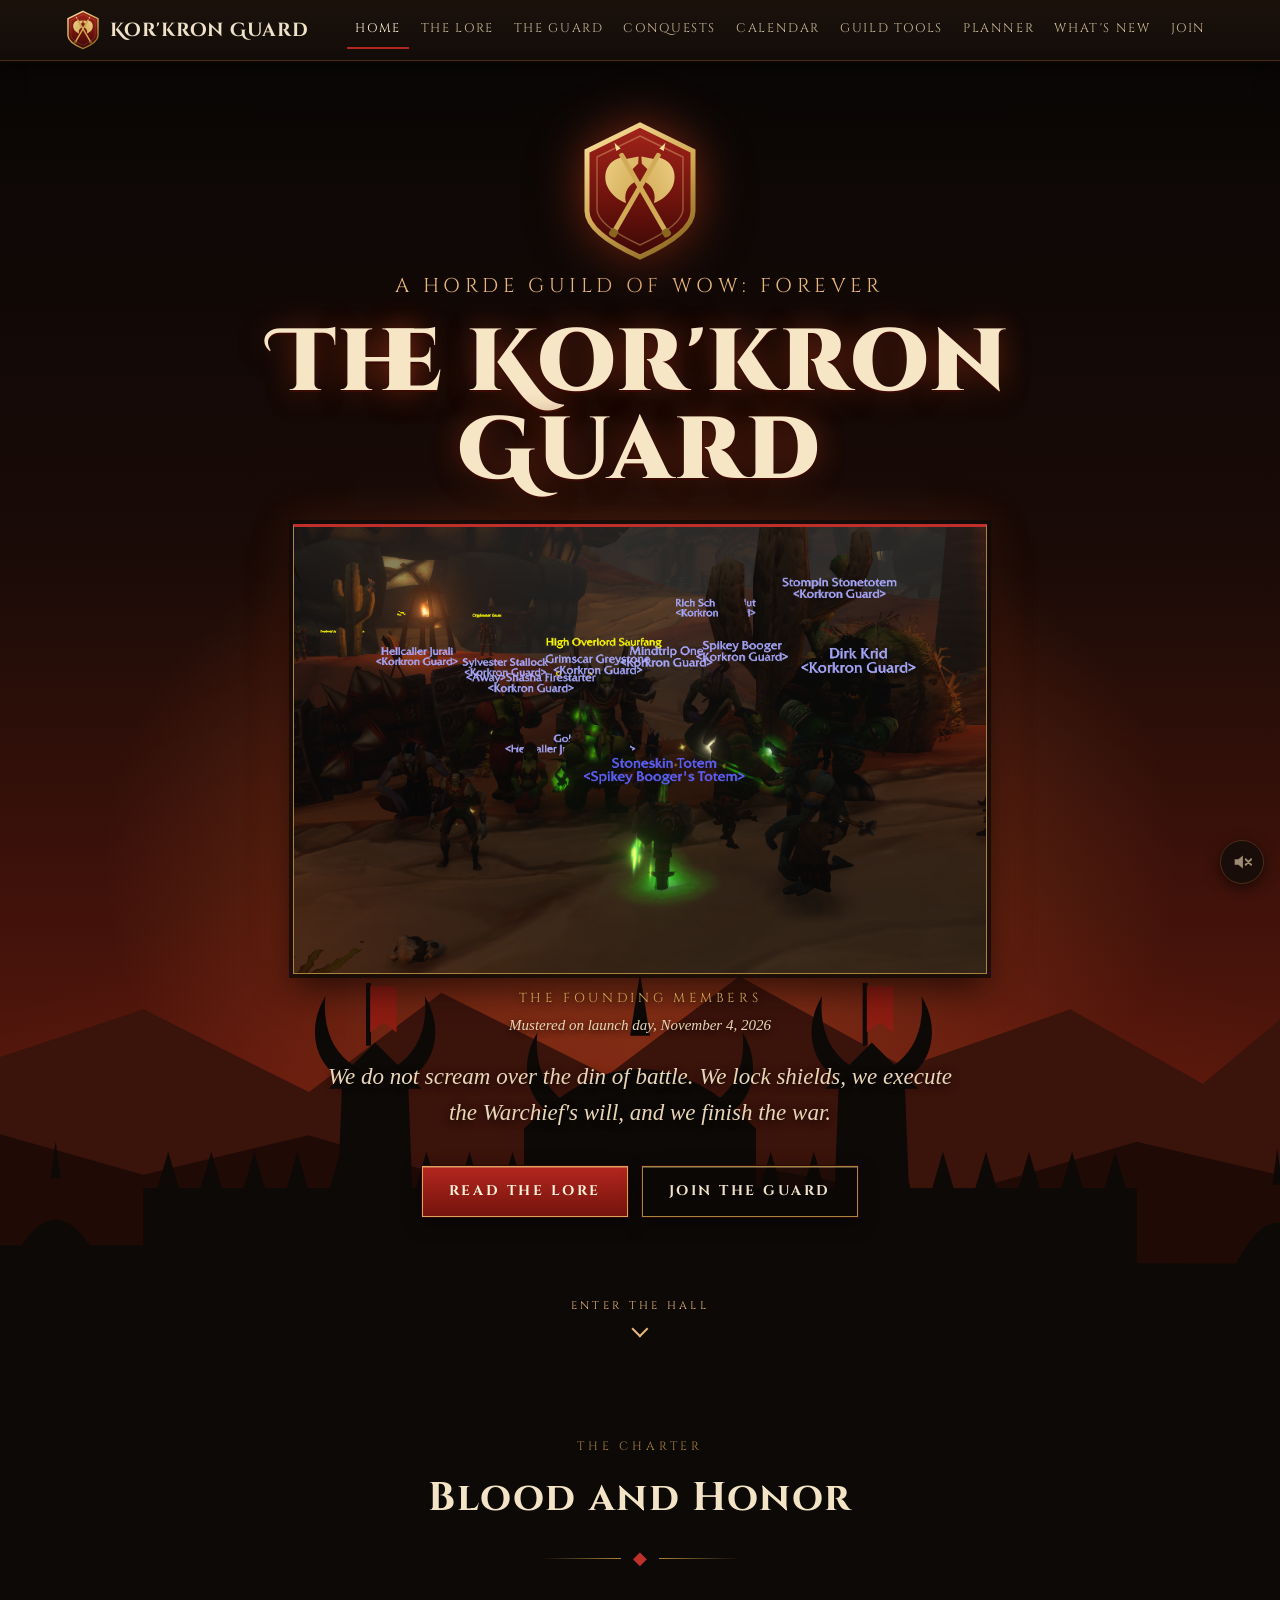
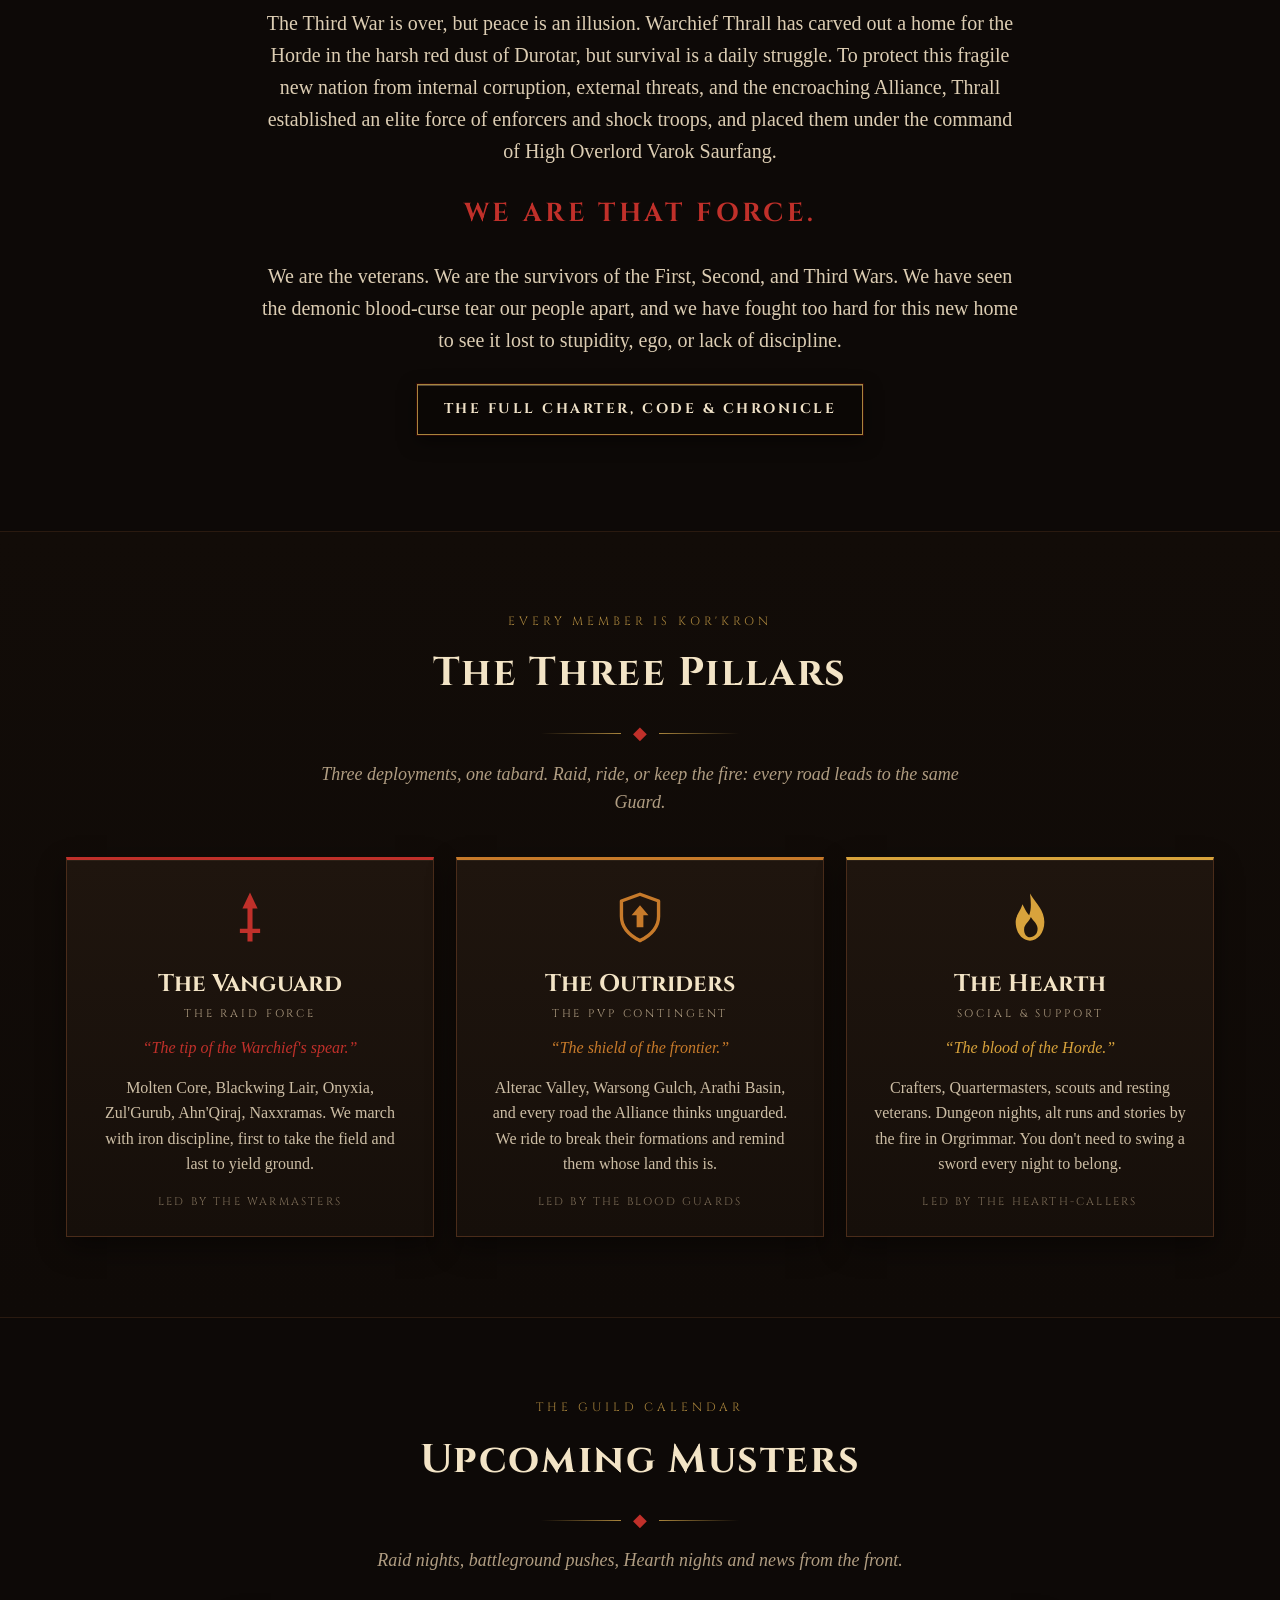
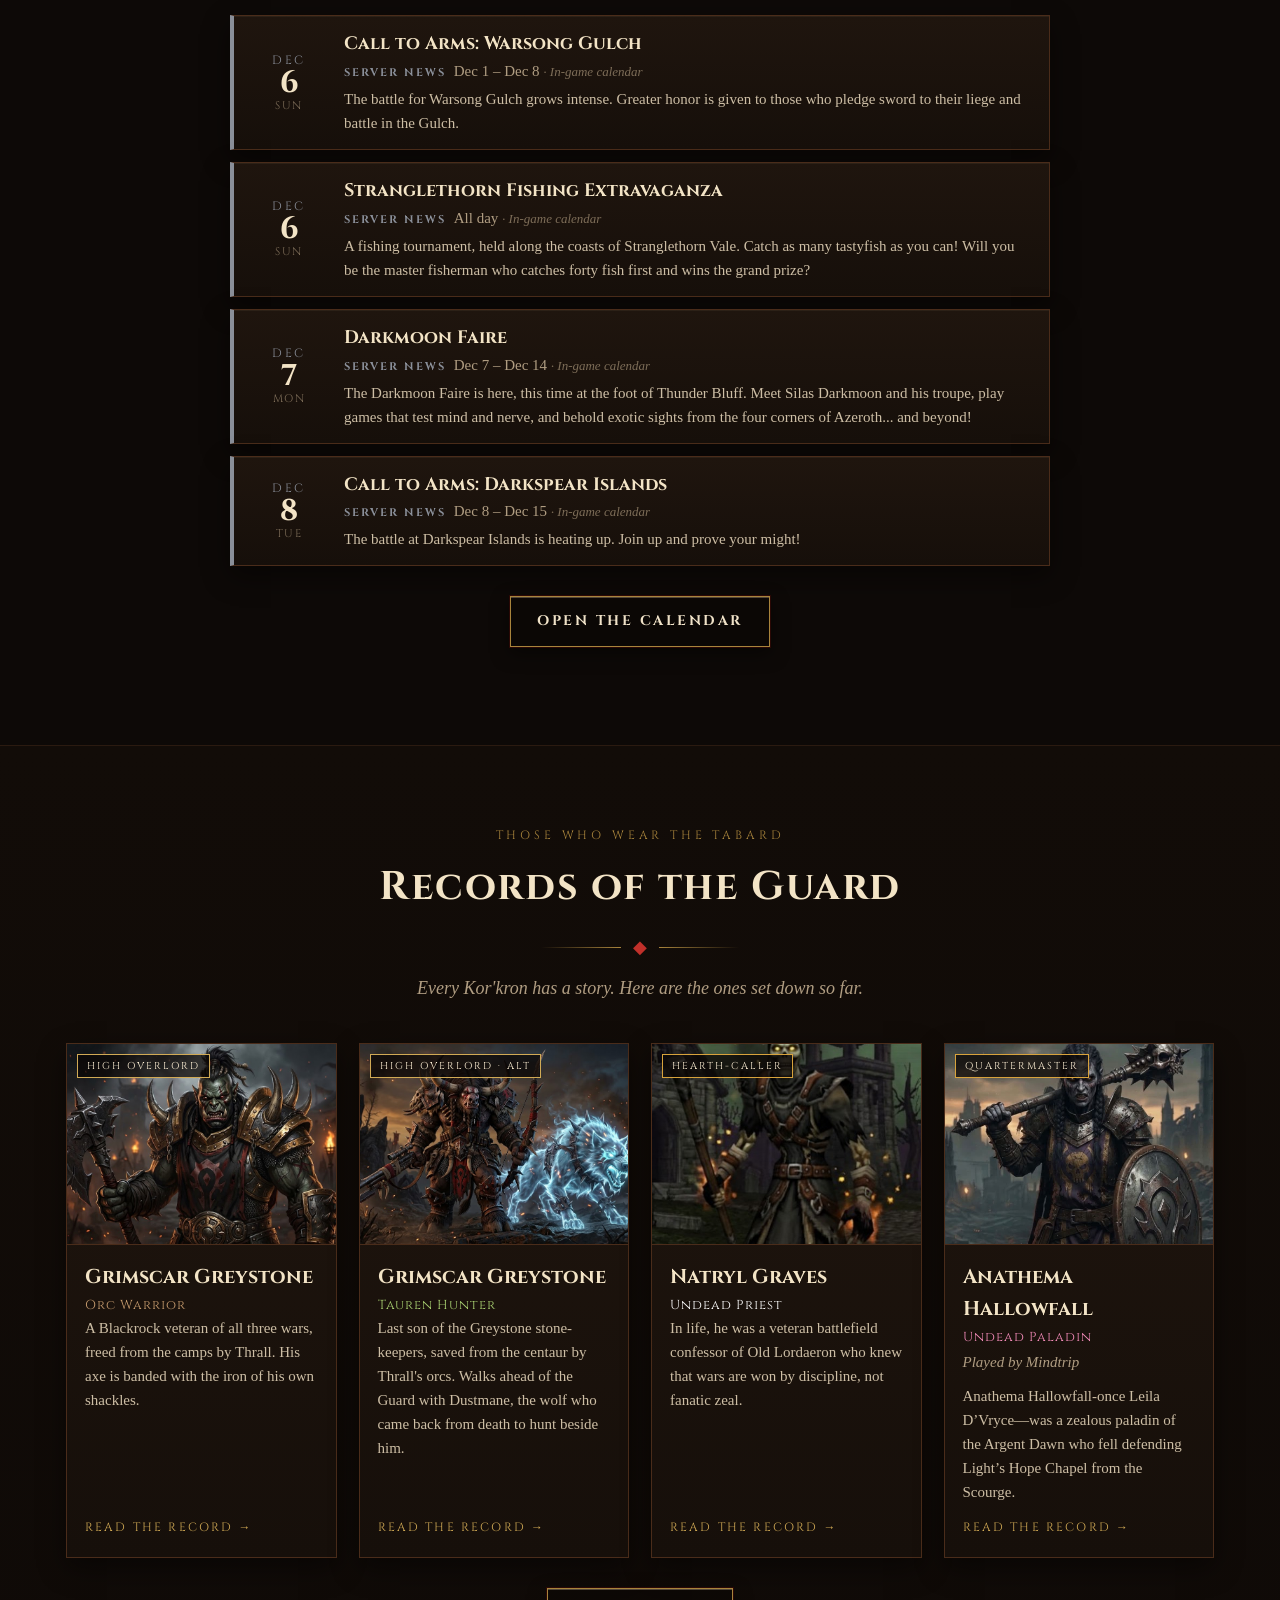
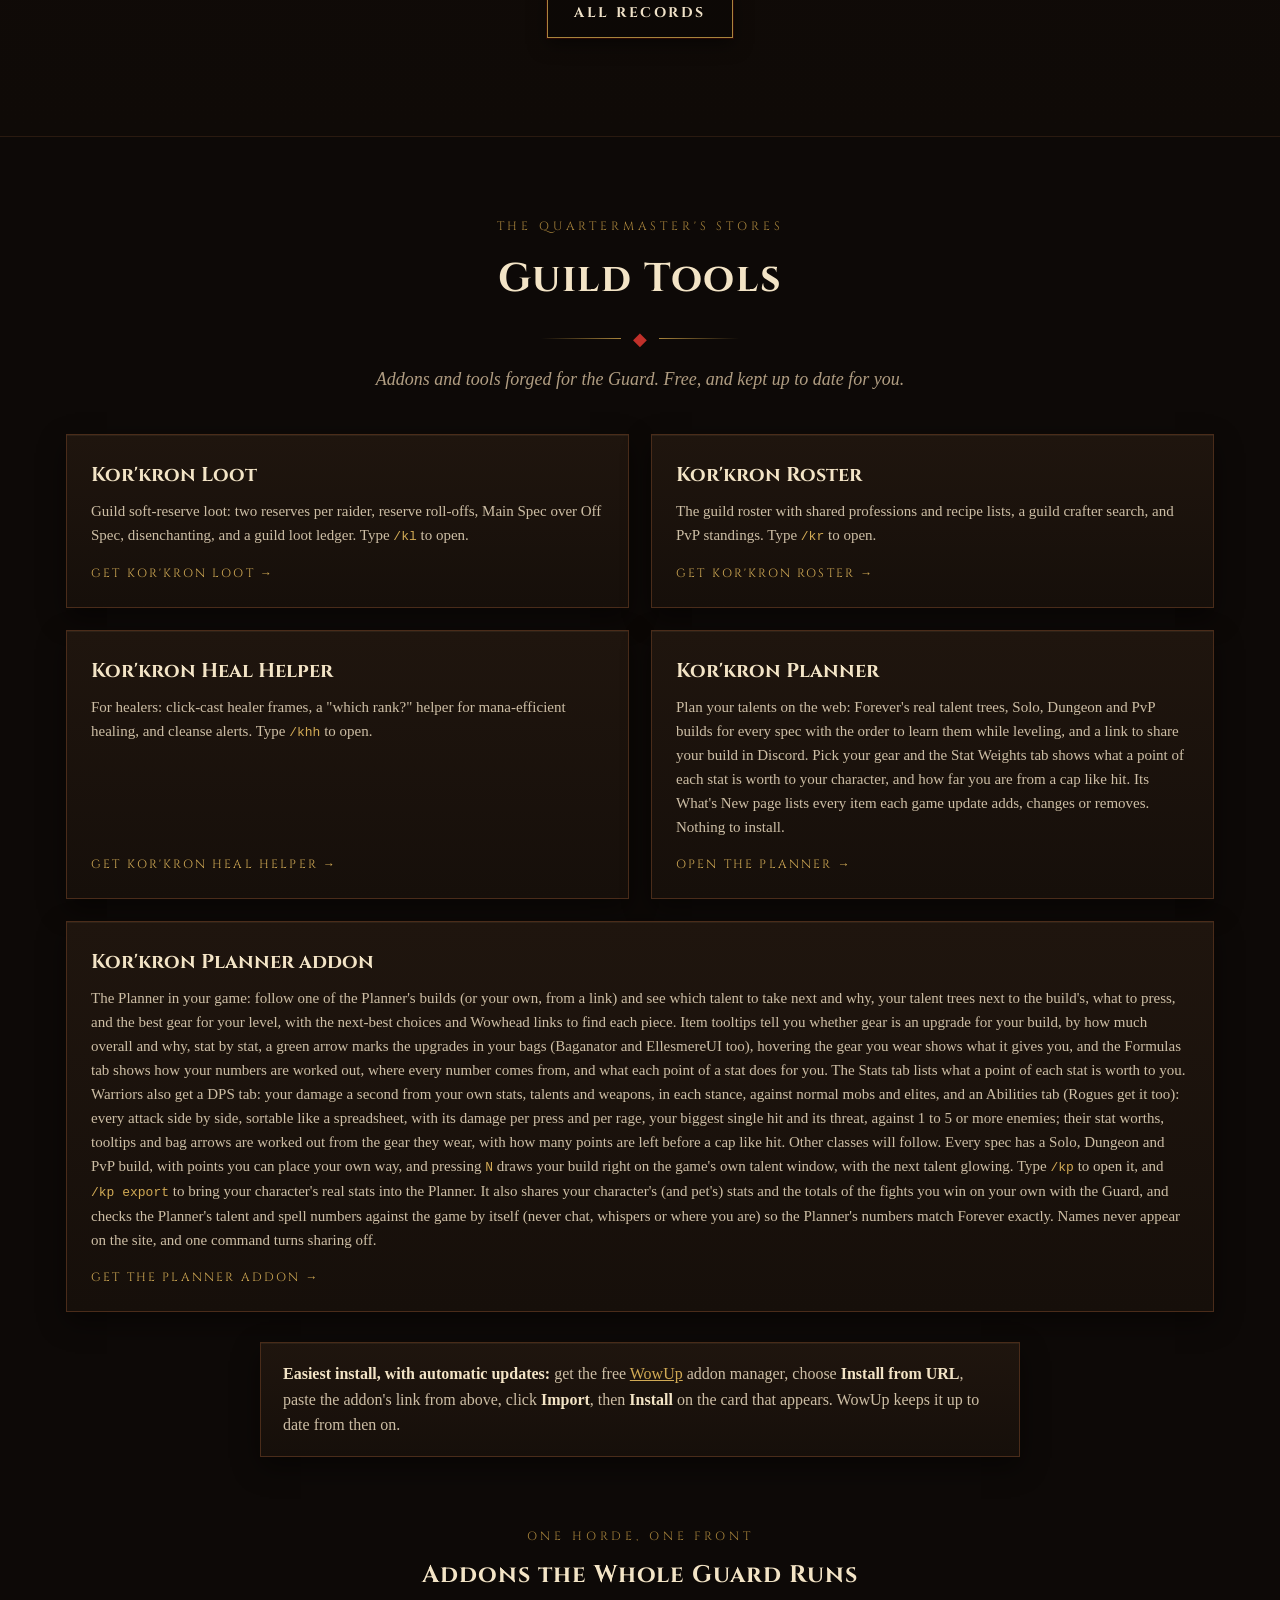
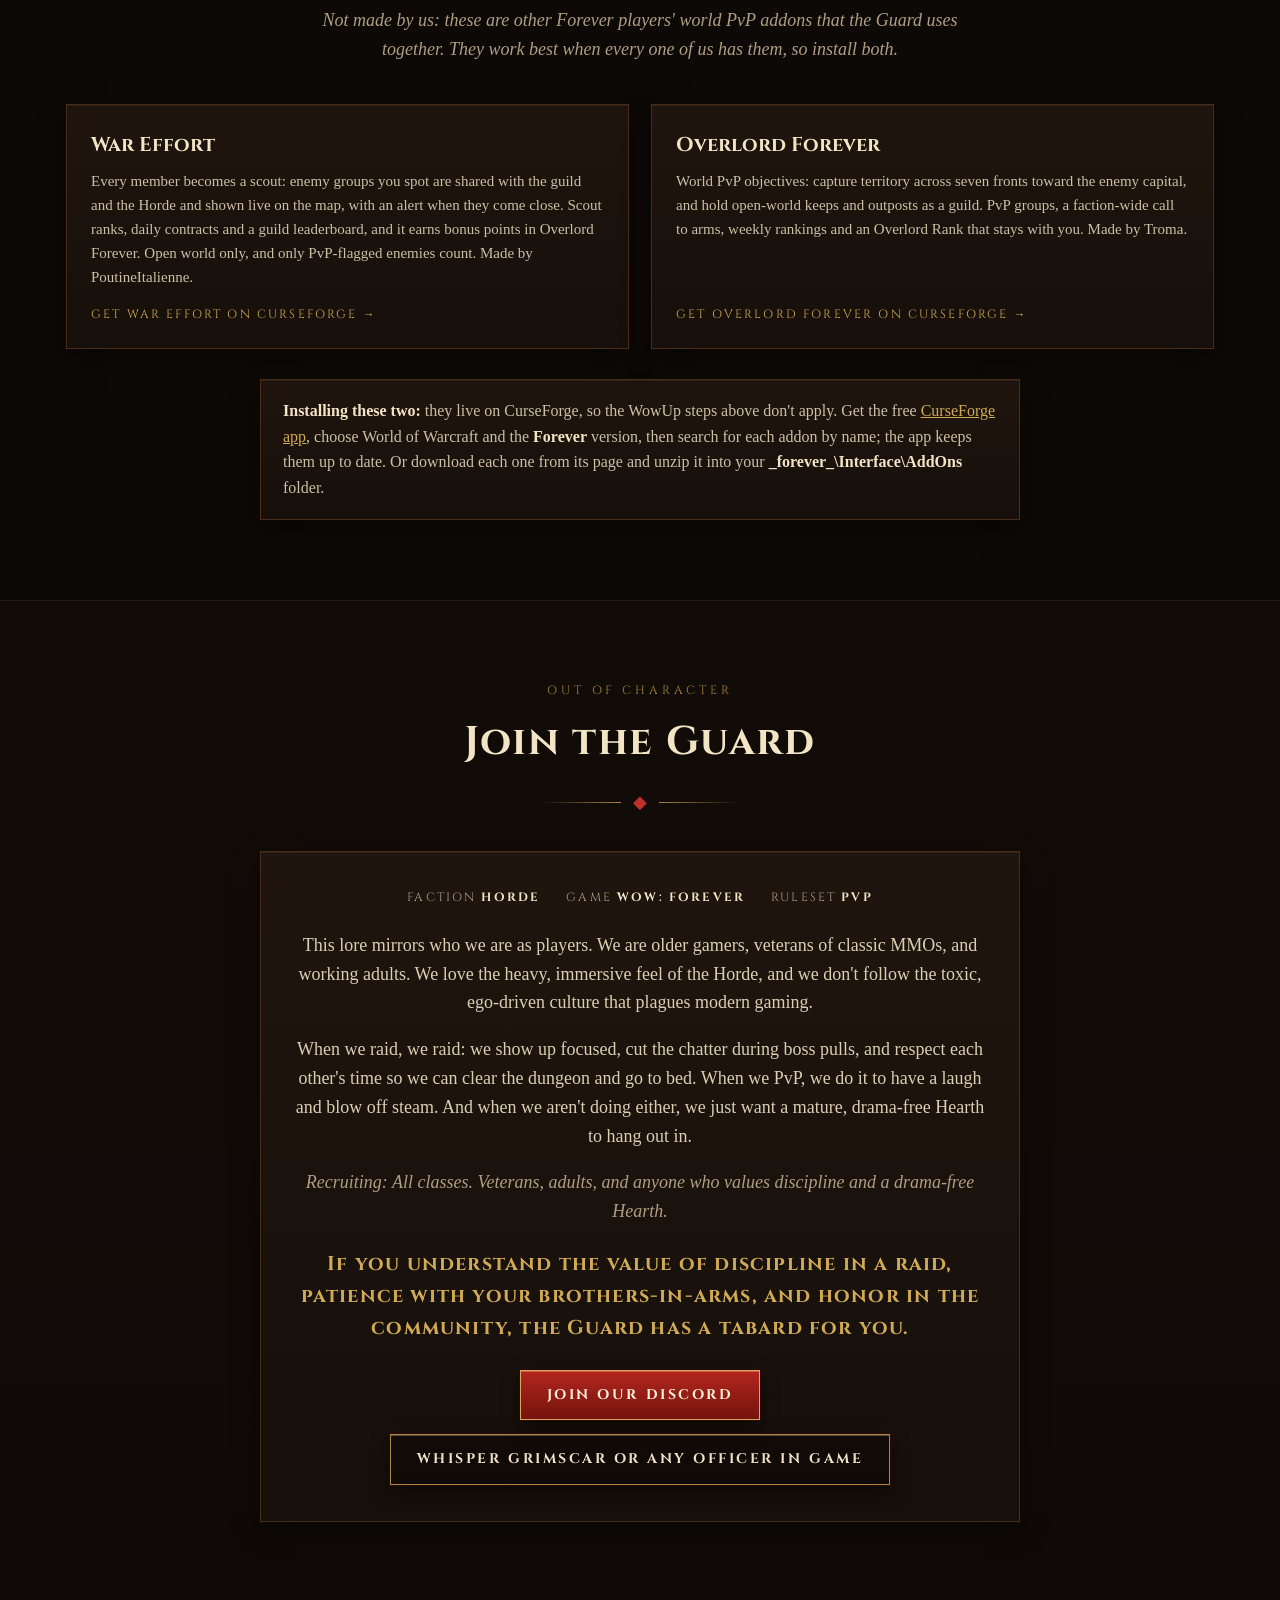
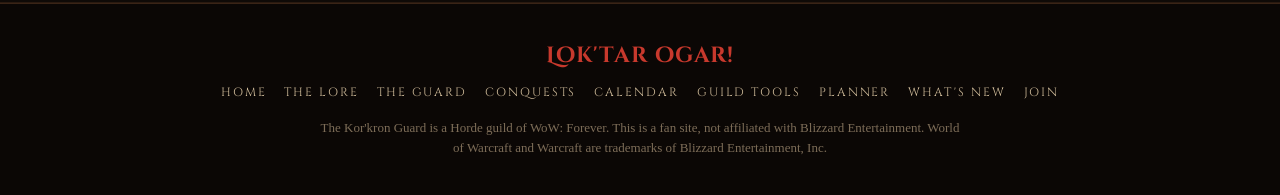
==== commit f8a1640b: "Planner: enemy health from combat logs, unique weapons, Arms Solo build; addon card: Rogues get the " ====
--- a/index.html
+++ b/index.html
@@ -157,7 +157,7 @@
         </div>
         <div class="tool panel reveal">
           <h3>Kor'kron Planner addon</h3>
-          <p>The Planner in your game: follow one of the Planner's builds (or your own, from a link) and see which talent to take next and why, your talent trees next to the build's, what to press, and the best gear for your level, with the next-best choices and Wowhead links to find each piece. Item tooltips tell you whether gear is an upgrade for your build, by how much overall and why, stat by stat, a green arrow marks the upgrades in your bags (Baganator and EllesmereUI too), hovering the gear you wear shows what it gives you, and the Formulas tab shows how your numbers are worked out, where every number comes from, and what each point of a stat does for you. The Stats tab lists what a point of each stat is worth to you. Warriors also get a DPS tab: your damage a second from your own stats, talents and weapons, in each stance, against normal mobs and elites, and an Abilities tab: every attack side by side, sortable like a spreadsheet, with its damage per press and per rage, your biggest single hit and its threat, against 1 to 5 or more enemies; their stat worths, tooltips and bag arrows are worked out from the gear they wear, with how many points are left before a cap like hit. Other classes will follow. Every spec has a Solo, Dungeon and PvP build, with points you can place your own way, and pressing <code>N</code> draws your build right on the game's own talent window, with the next talent glowing. Type <code>/kp</code> to open it, and <code>/kp export</code> to bring your character's real stats into the Planner. It also shares your character's (and pet's) stats and the totals of the fights you win on your own with the Guard, and checks the Planner's talent and spell numbers against the game by itself (never chat, whispers or where you are) so the Planner's numbers match Forever exactly. Names never appear on the site, and one command turns sharing off.</p>
+          <p>The Planner in your game: follow one of the Planner's builds (or your own, from a link) and see which talent to take next and why, your talent trees next to the build's, what to press, and the best gear for your level, with the next-best choices and Wowhead links to find each piece. Item tooltips tell you whether gear is an upgrade for your build, by how much overall and why, stat by stat, a green arrow marks the upgrades in your bags (Baganator and EllesmereUI too), hovering the gear you wear shows what it gives you, and the Formulas tab shows how your numbers are worked out, where every number comes from, and what each point of a stat does for you. The Stats tab lists what a point of each stat is worth to you. Warriors also get a DPS tab: your damage a second from your own stats, talents and weapons, in each stance, against normal mobs and elites, and an Abilities tab (Rogues get it too): every attack side by side, sortable like a spreadsheet, with its damage per press and per rage, your biggest single hit and its threat, against 1 to 5 or more enemies; their stat worths, tooltips and bag arrows are worked out from the gear they wear, with how many points are left before a cap like hit. Other classes will follow. Every spec has a Solo, Dungeon and PvP build, with points you can place your own way, and pressing <code>N</code> draws your build right on the game's own talent window, with the next talent glowing. Type <code>/kp</code> to open it, and <code>/kp export</code> to bring your character's real stats into the Planner. It also shares your character's (and pet's) stats and the totals of the fights you win on your own with the Guard, and checks the Planner's talent and spell numbers against the game by itself (never chat, whispers or where you are) so the Planner's numbers match Forever exactly. Names never appear on the site, and one command turns sharing off.</p>
           <a href="https://github.com/korkronguard/KorkronPlanner">Get the Planner addon &rarr;</a>
         </div>
       </div>
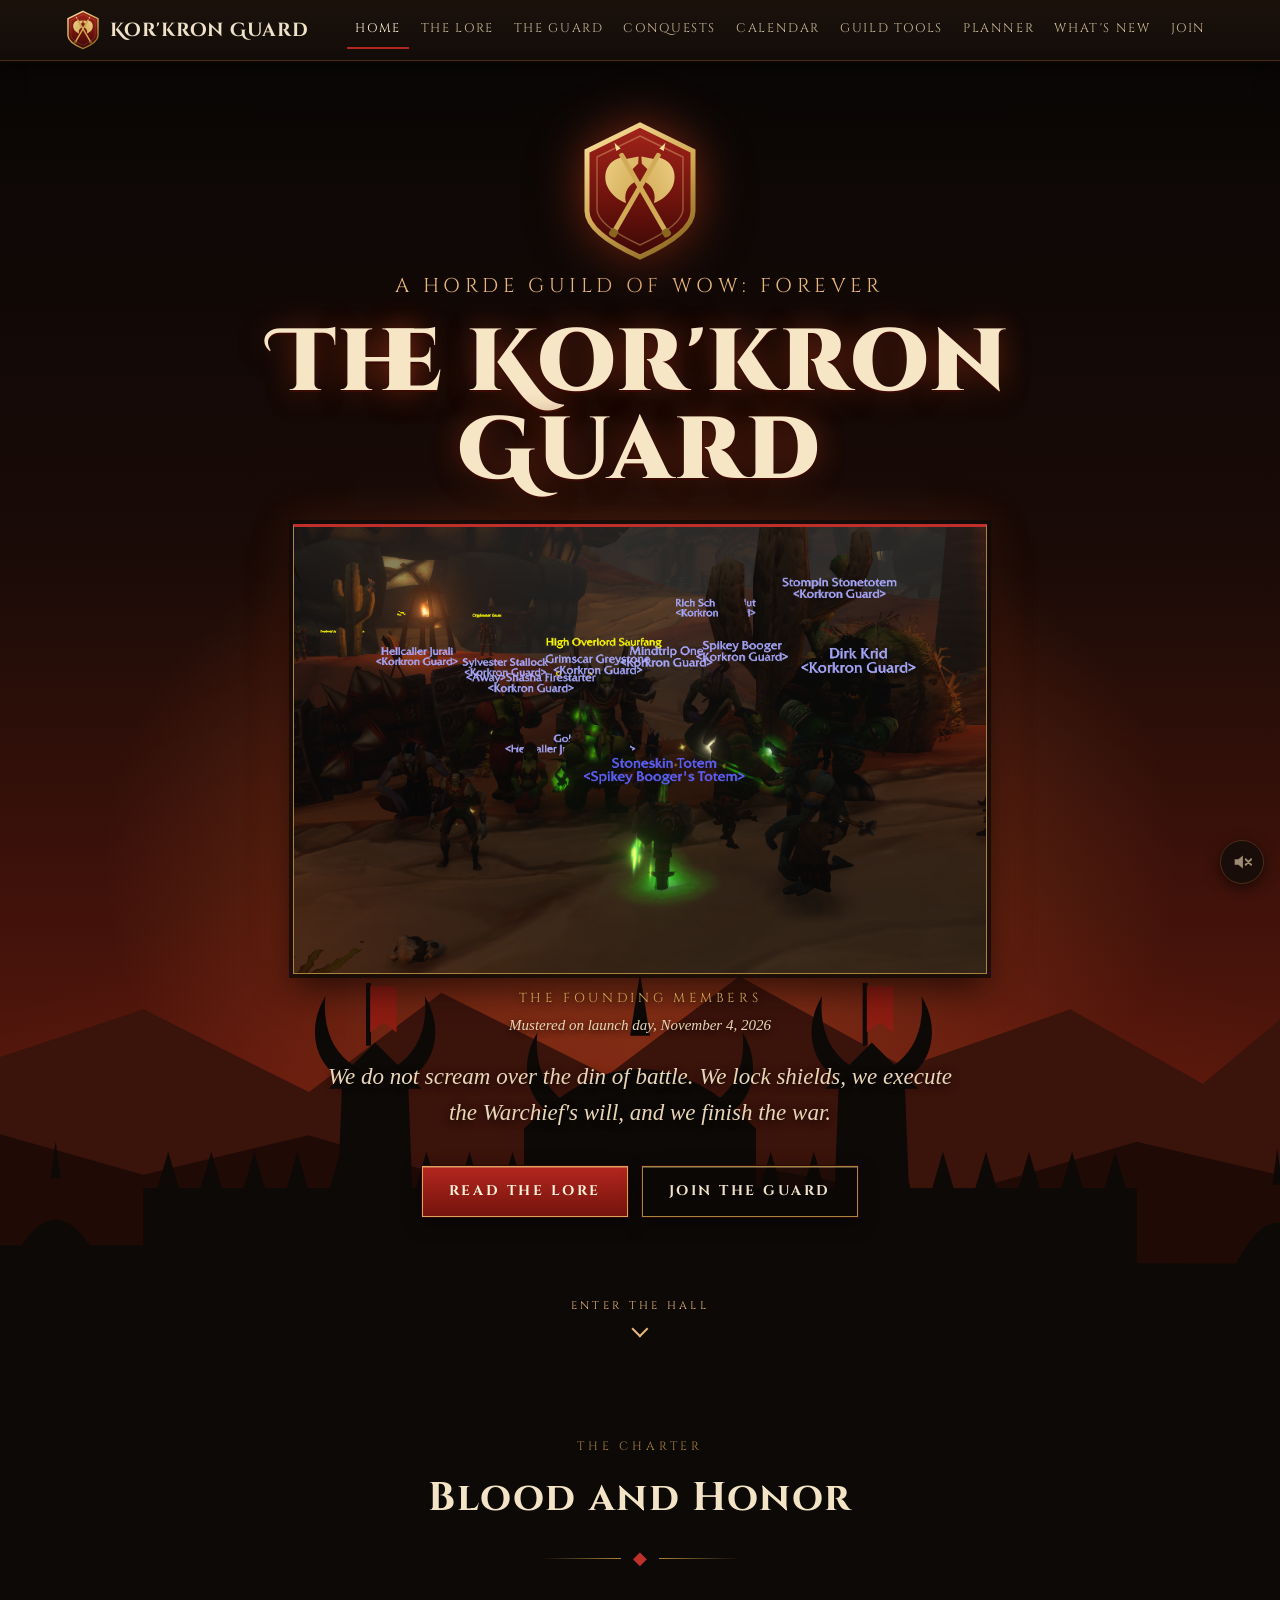
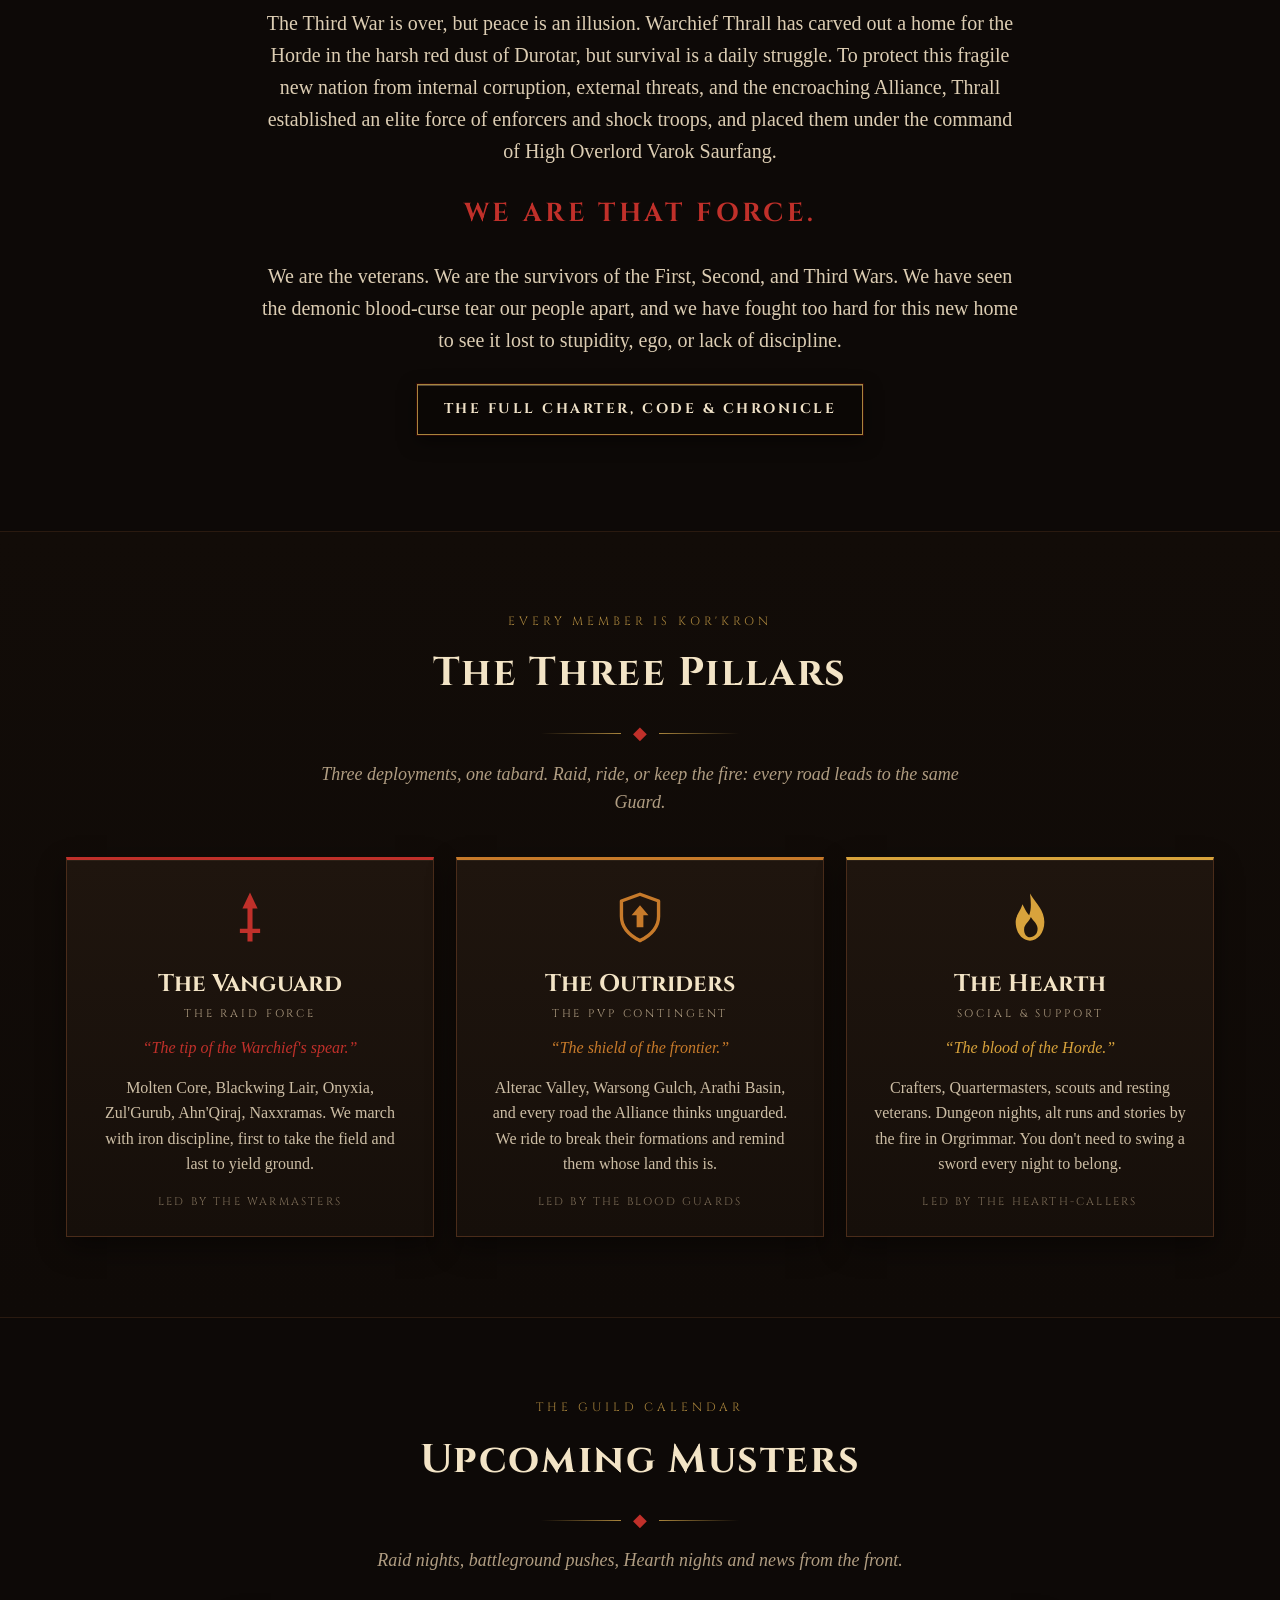
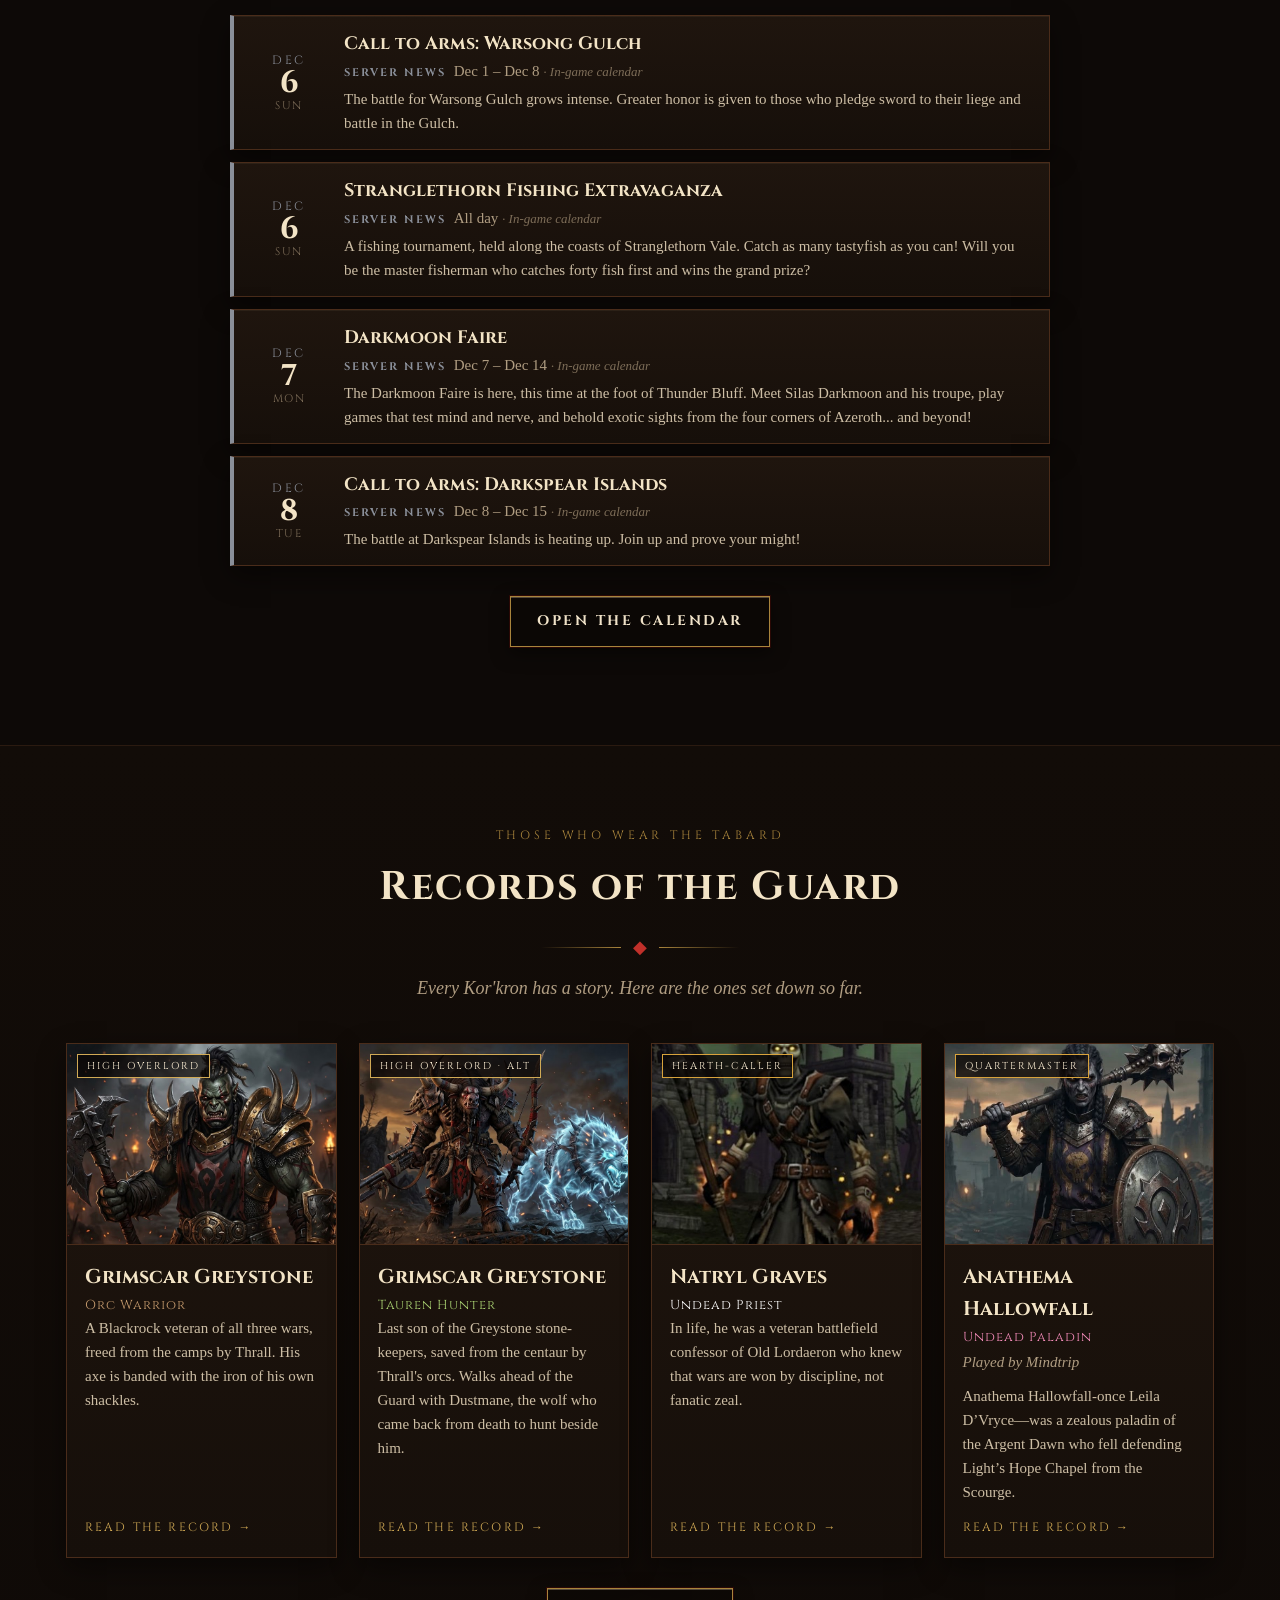
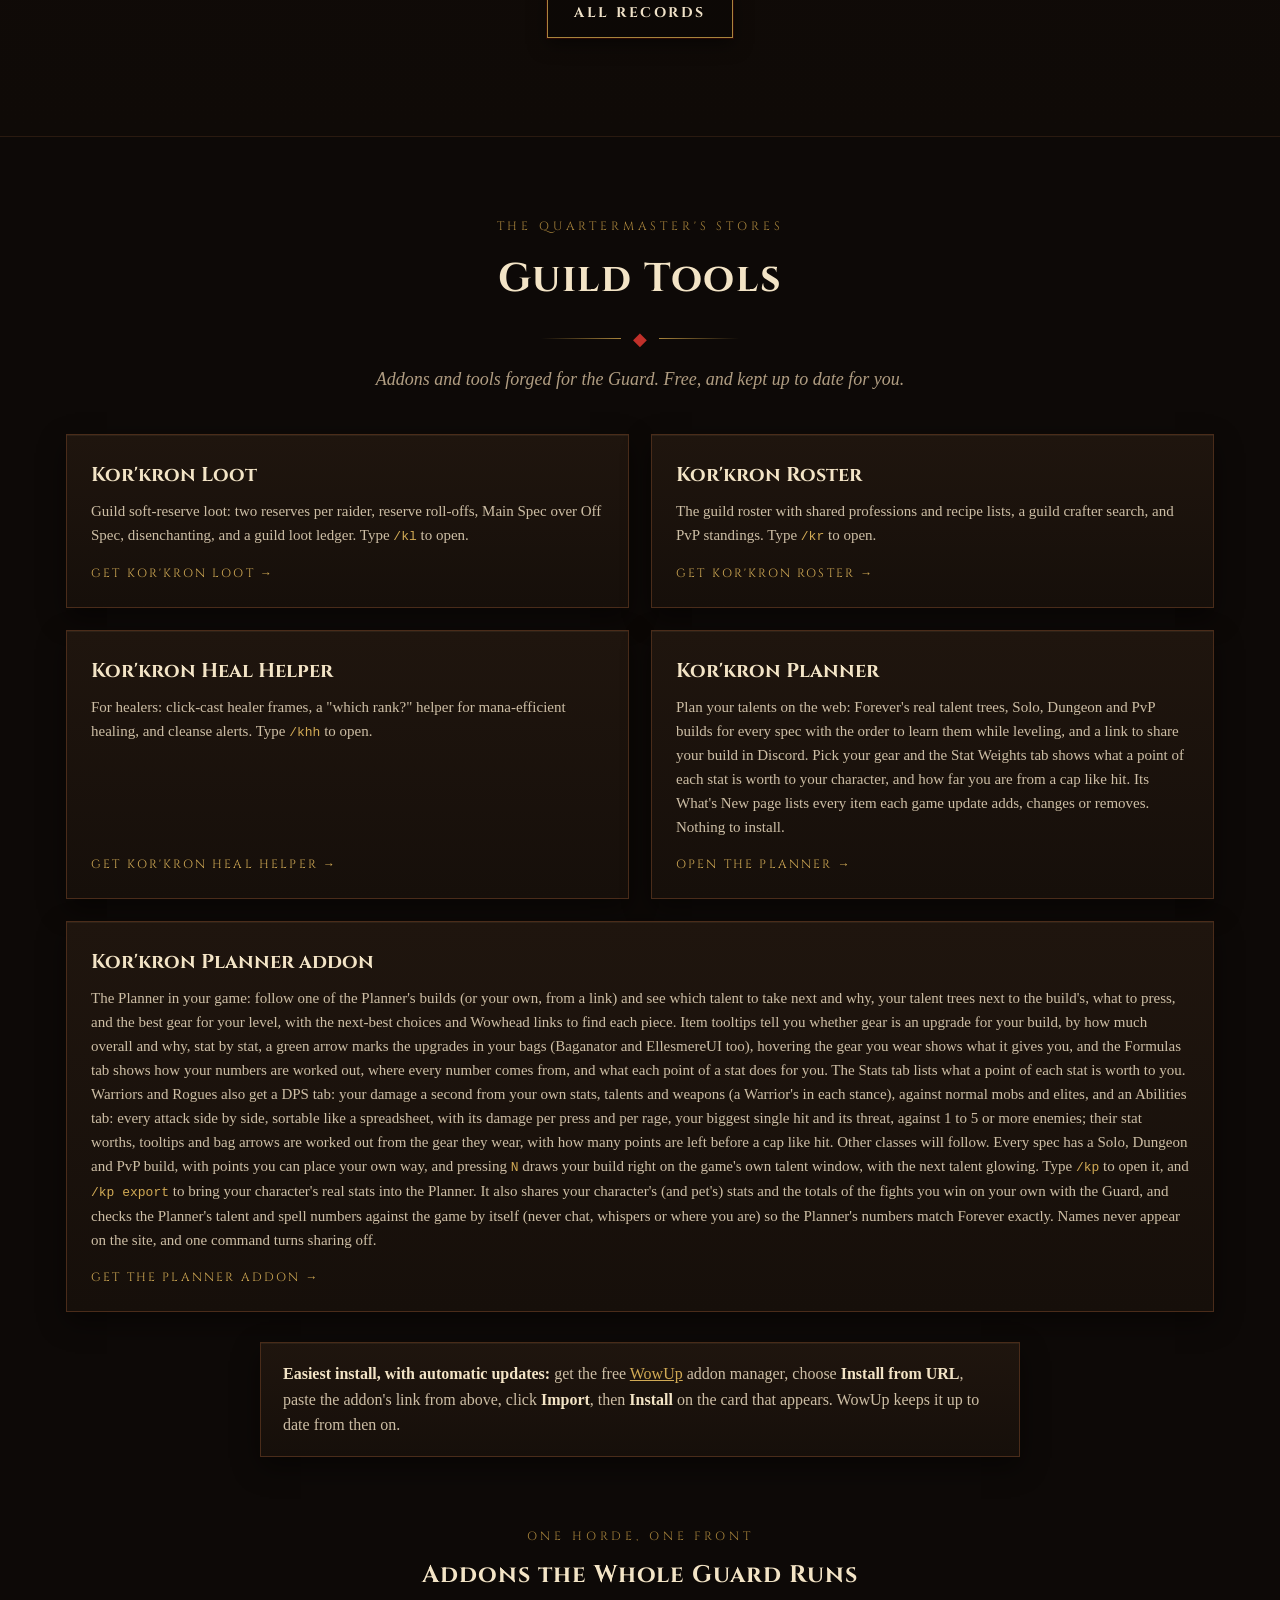
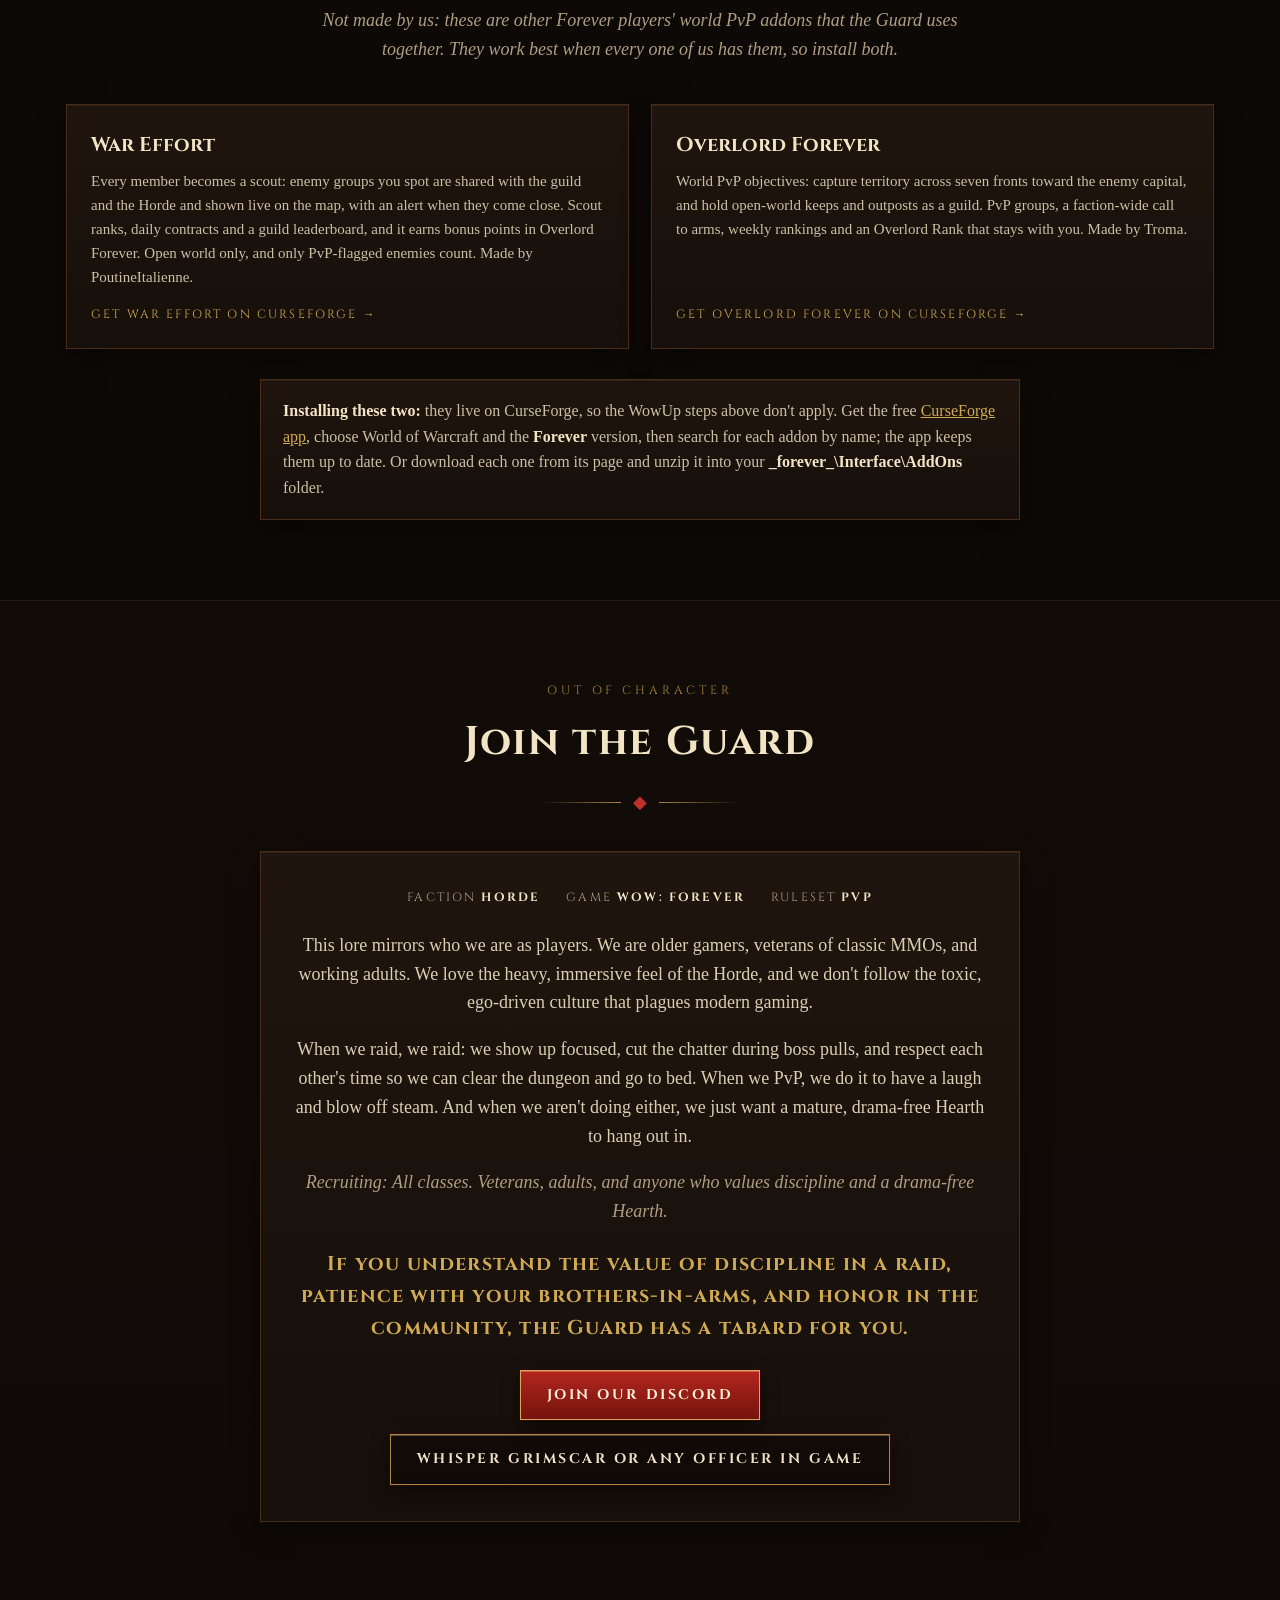
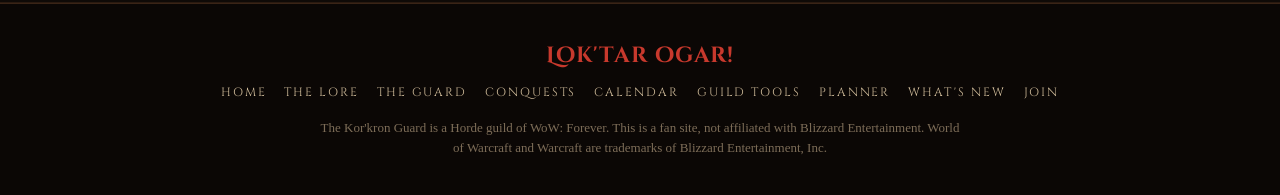
==== commit b76dfc08: "Addon card: Rogues get the DPS and Stats tabs (0.29.0)" ====
--- a/index.html
+++ b/index.html
@@ -157,7 +157,7 @@
         </div>
         <div class="tool panel reveal">
           <h3>Kor'kron Planner addon</h3>
-          <p>The Planner in your game: follow one of the Planner's builds (or your own, from a link) and see which talent to take next and why, your talent trees next to the build's, what to press, and the best gear for your level, with the next-best choices and Wowhead links to find each piece. Item tooltips tell you whether gear is an upgrade for your build, by how much overall and why, stat by stat, a green arrow marks the upgrades in your bags (Baganator and EllesmereUI too), hovering the gear you wear shows what it gives you, and the Formulas tab shows how your numbers are worked out, where every number comes from, and what each point of a stat does for you. The Stats tab lists what a point of each stat is worth to you. Warriors also get a DPS tab: your damage a second from your own stats, talents and weapons, in each stance, against normal mobs and elites, and an Abilities tab (Rogues get it too): every attack side by side, sortable like a spreadsheet, with its damage per press and per rage, your biggest single hit and its threat, against 1 to 5 or more enemies; their stat worths, tooltips and bag arrows are worked out from the gear they wear, with how many points are left before a cap like hit. Other classes will follow. Every spec has a Solo, Dungeon and PvP build, with points you can place your own way, and pressing <code>N</code> draws your build right on the game's own talent window, with the next talent glowing. Type <code>/kp</code> to open it, and <code>/kp export</code> to bring your character's real stats into the Planner. It also shares your character's (and pet's) stats and the totals of the fights you win on your own with the Guard, and checks the Planner's talent and spell numbers against the game by itself (never chat, whispers or where you are) so the Planner's numbers match Forever exactly. Names never appear on the site, and one command turns sharing off.</p>
+          <p>The Planner in your game: follow one of the Planner's builds (or your own, from a link) and see which talent to take next and why, your talent trees next to the build's, what to press, and the best gear for your level, with the next-best choices and Wowhead links to find each piece. Item tooltips tell you whether gear is an upgrade for your build, by how much overall and why, stat by stat, a green arrow marks the upgrades in your bags (Baganator and EllesmereUI too), hovering the gear you wear shows what it gives you, and the Formulas tab shows how your numbers are worked out, where every number comes from, and what each point of a stat does for you. The Stats tab lists what a point of each stat is worth to you. Warriors and Rogues also get a DPS tab: your damage a second from your own stats, talents and weapons (a Warrior's in each stance), against normal mobs and elites, and an Abilities tab: every attack side by side, sortable like a spreadsheet, with its damage per press and per rage, your biggest single hit and its threat, against 1 to 5 or more enemies; their stat worths, tooltips and bag arrows are worked out from the gear they wear, with how many points are left before a cap like hit. Other classes will follow. Every spec has a Solo, Dungeon and PvP build, with points you can place your own way, and pressing <code>N</code> draws your build right on the game's own talent window, with the next talent glowing. Type <code>/kp</code> to open it, and <code>/kp export</code> to bring your character's real stats into the Planner. It also shares your character's (and pet's) stats and the totals of the fights you win on your own with the Guard, and checks the Planner's talent and spell numbers against the game by itself (never chat, whispers or where you are) so the Planner's numbers match Forever exactly. Names never appear on the site, and one command turns sharing off.</p>
           <a href="https://github.com/korkronguard/KorkronPlanner">Get the Planner addon &rarr;</a>
         </div>
       </div>
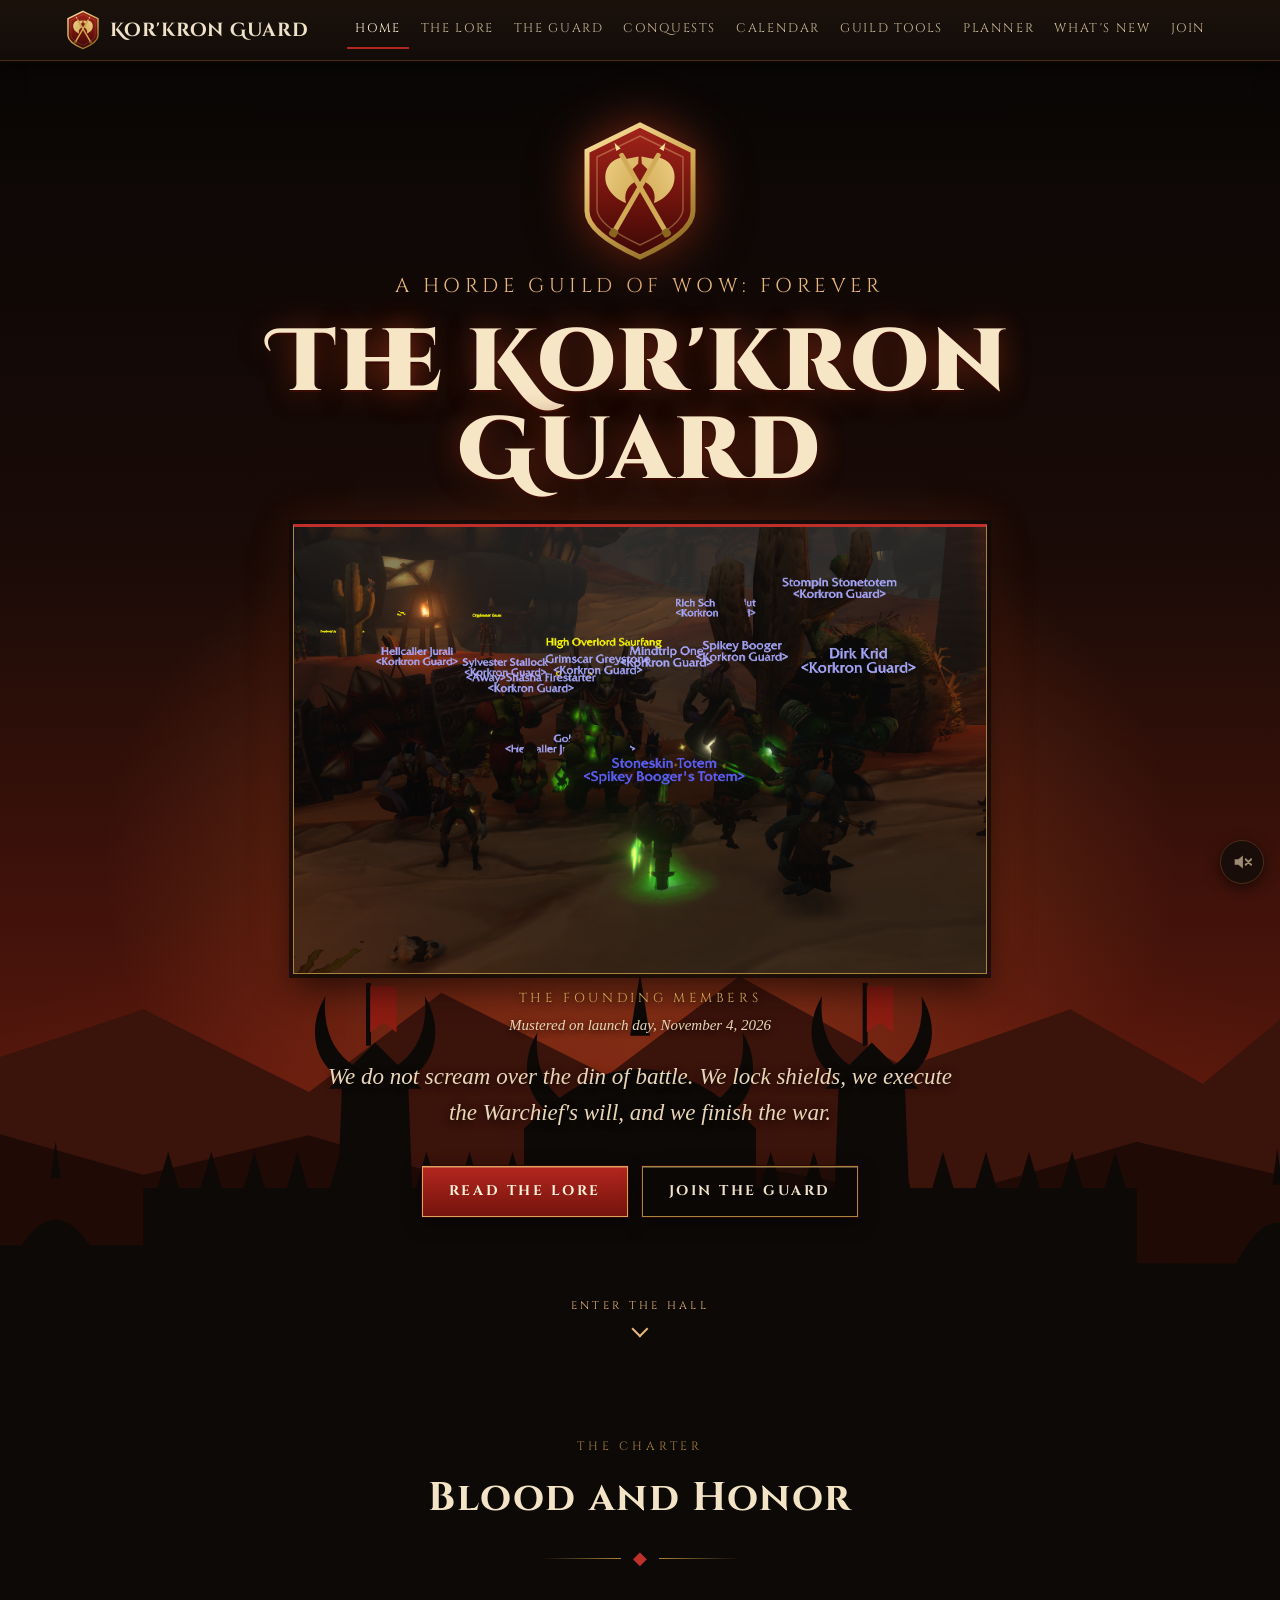
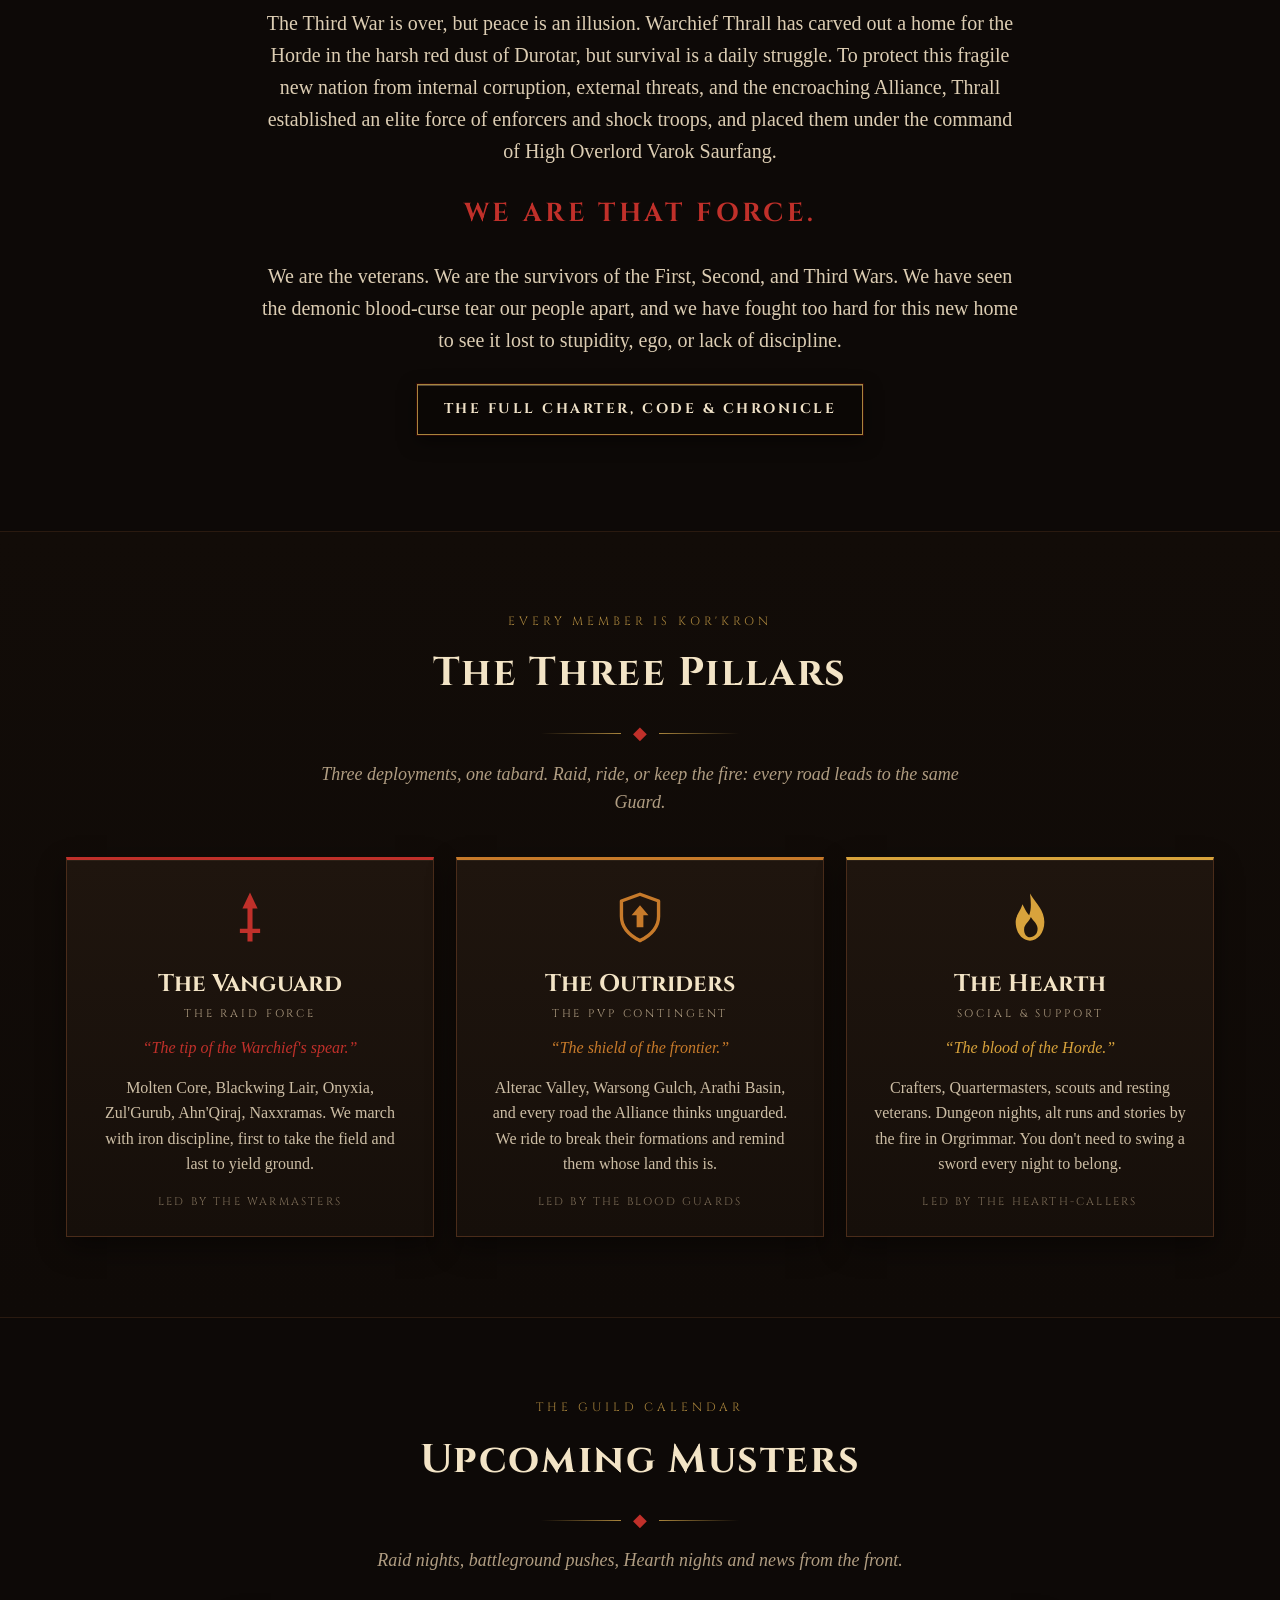
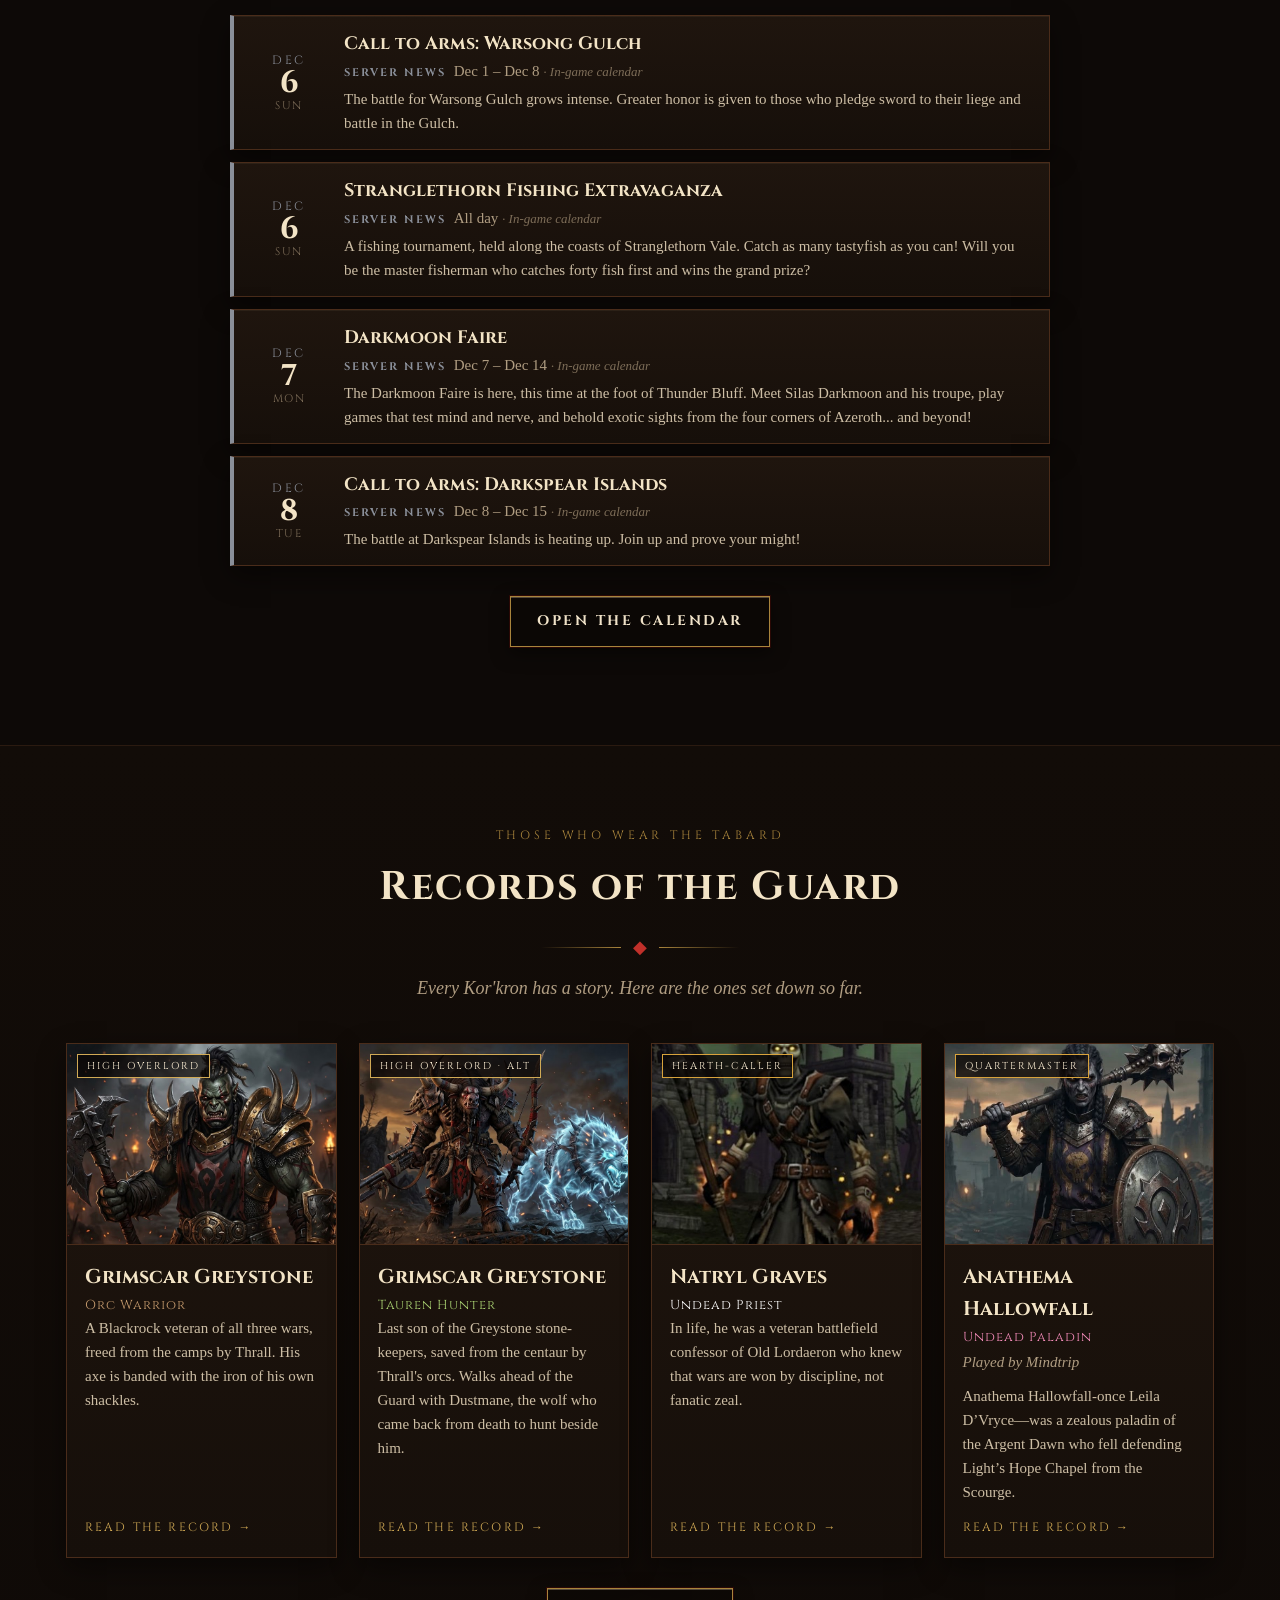
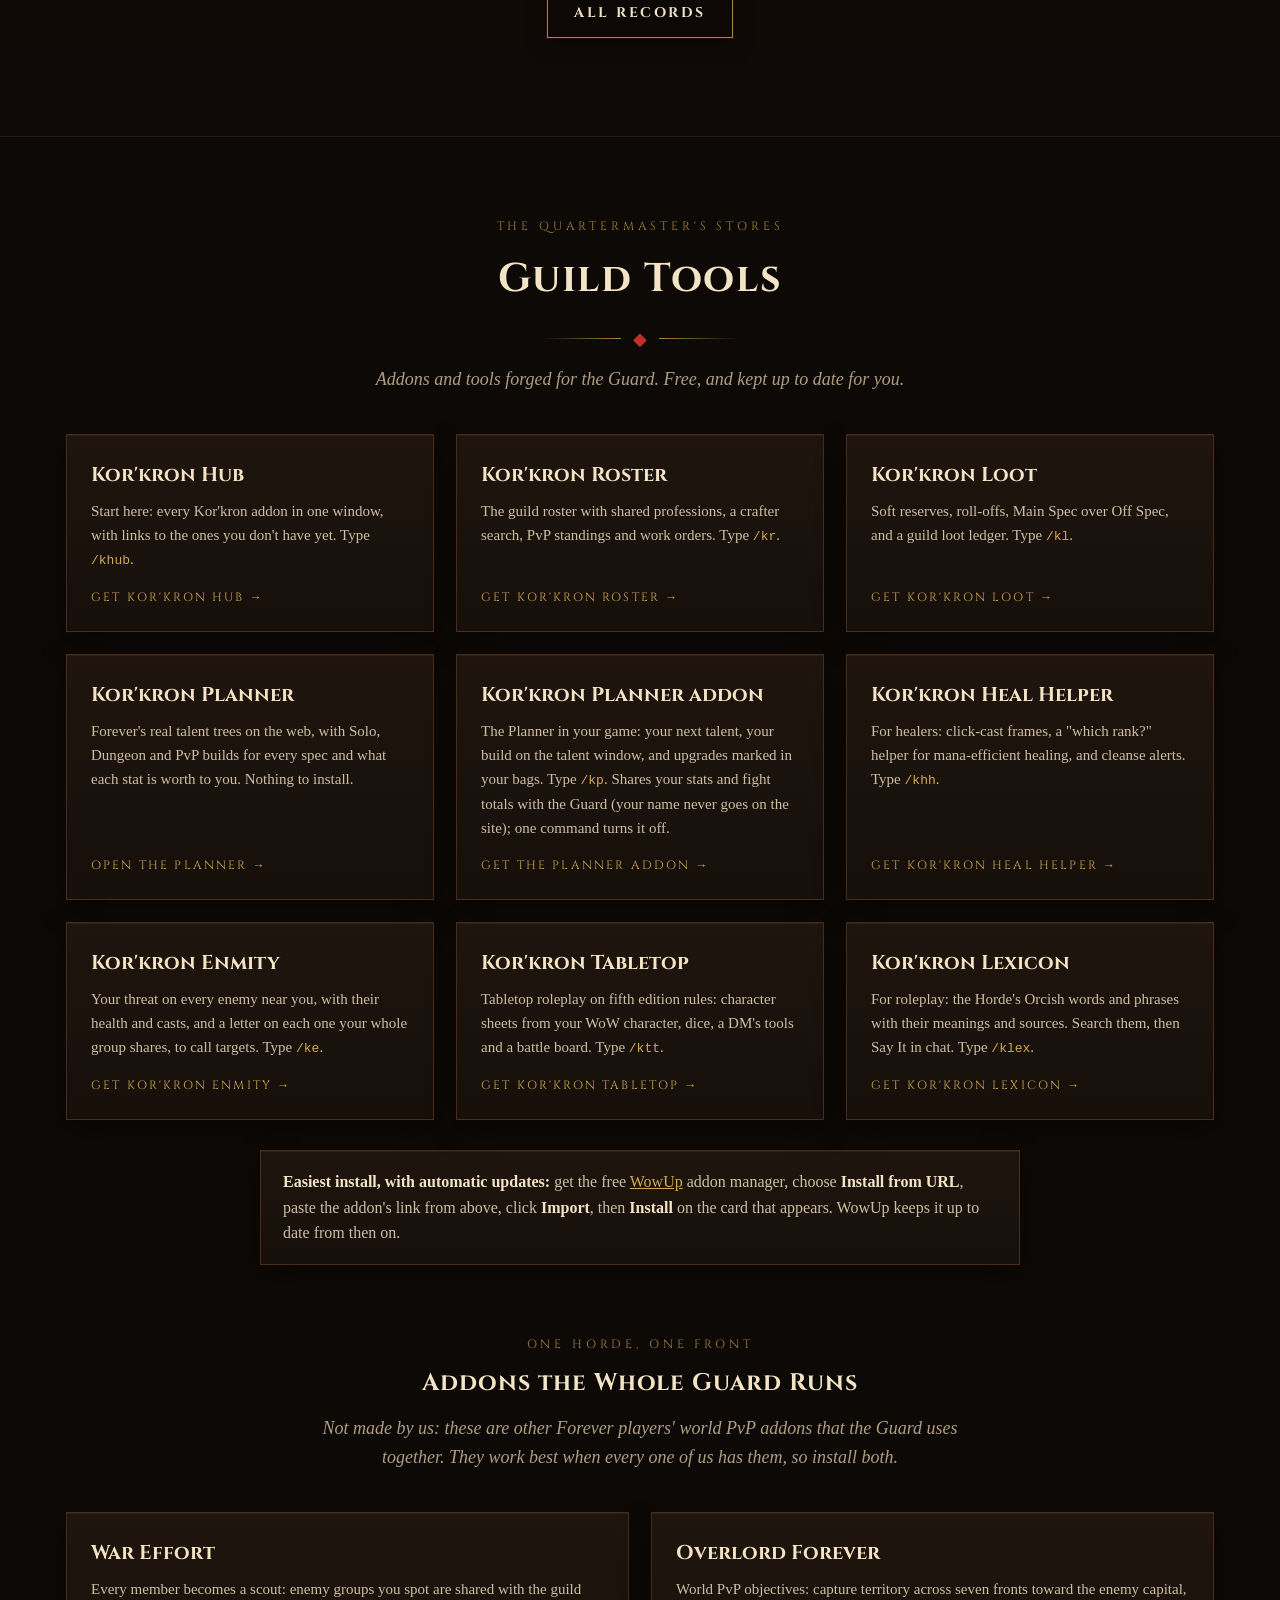
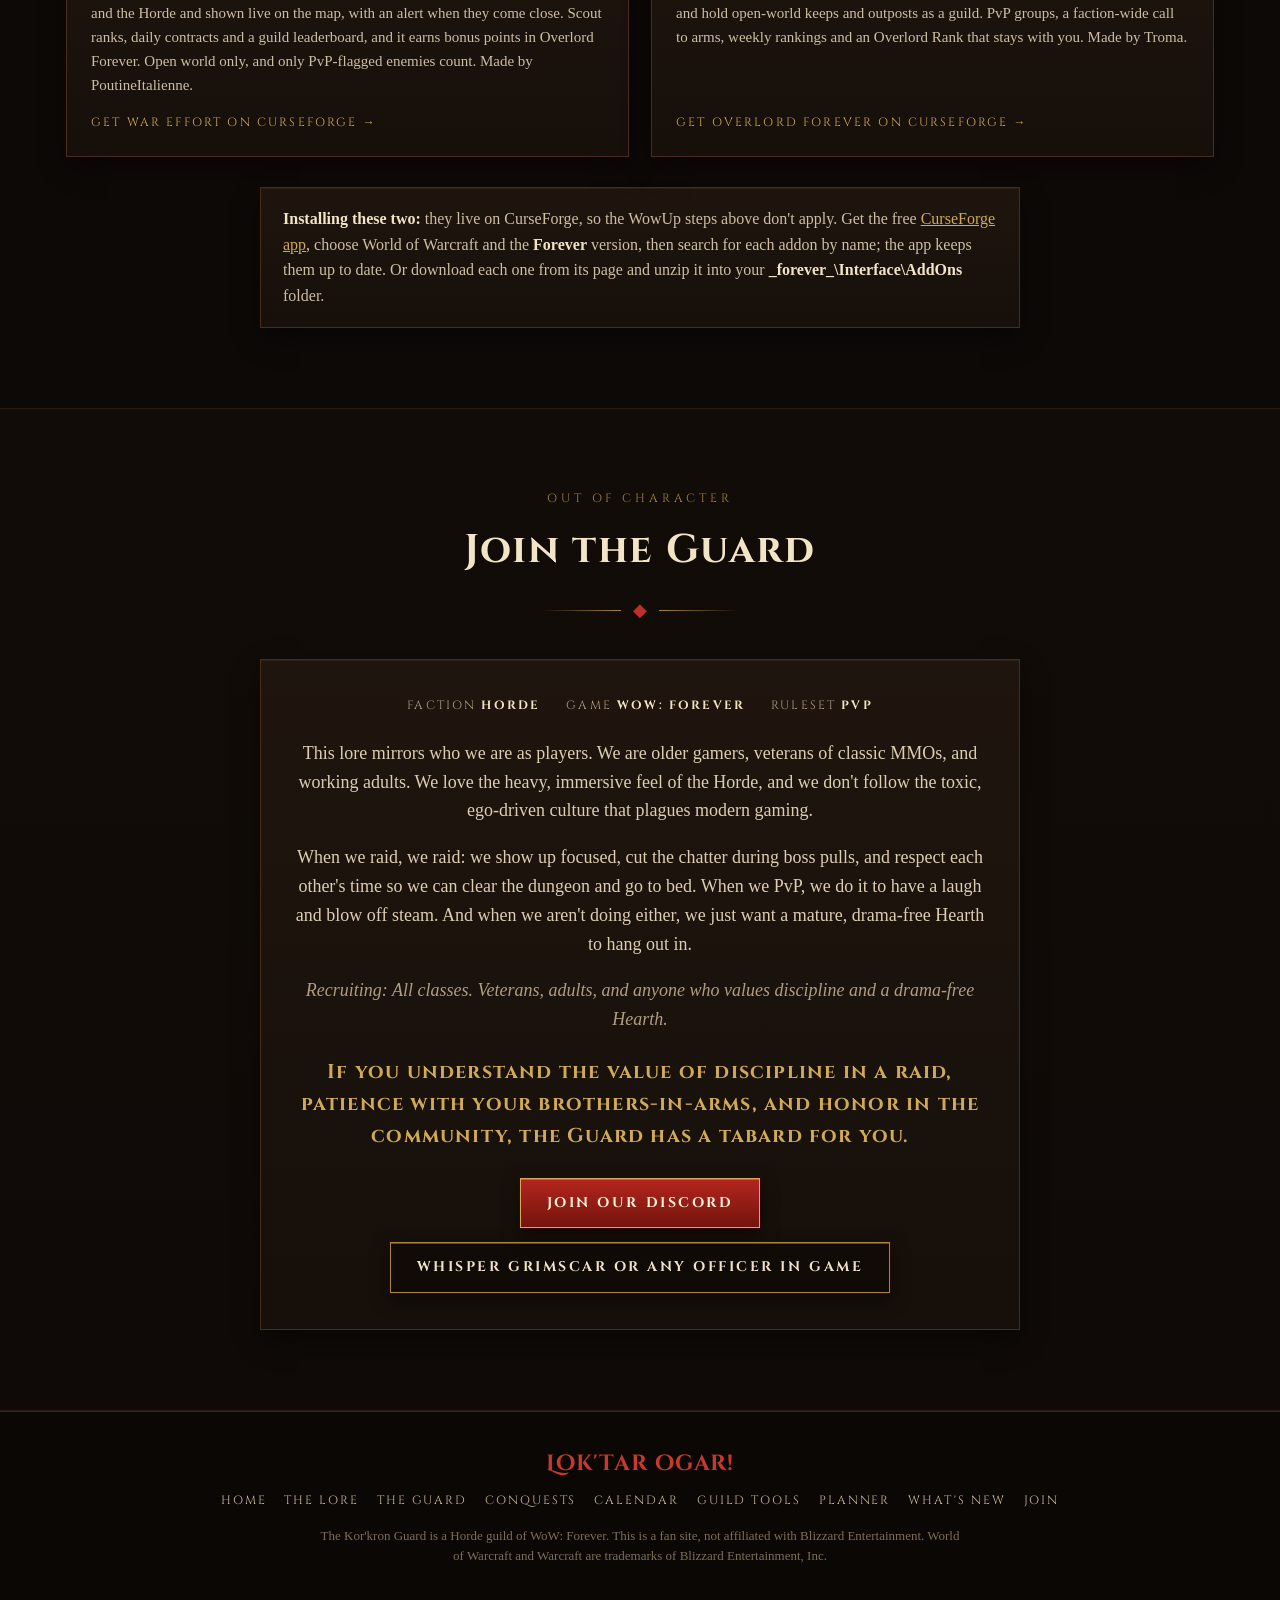
==== commit ce05b1f4: "Guild Tools: a short card for every Kor'kron addon, three to a row" ====
--- a/index.html
+++ b/index.html
@@ -134,31 +134,51 @@
         <div class="rule">&#9670;</div>
         <p class="section-sub">Addons and tools forged for the Guard. Free, and kept up to date for you.</p>
       </div>
-      <div class="tool-grid">
+      <div class="tool-grid three">
+        <div class="tool panel reveal">
+          <h3>Kor'kron Hub</h3>
+          <p>Start here: every Kor'kron addon in one window, with links to the ones you don't have yet. Type <code>/khub</code>.</p>
+          <a href="https://github.com/korkronguard/KorkronHub">Get Kor'kron Hub &rarr;</a>
+        </div>
+        <div class="tool panel reveal">
+          <h3>Kor'kron Roster</h3>
+          <p>The guild roster with shared professions, a crafter search, PvP standings and work orders. Type <code>/kr</code>.</p>
+          <a href="https://github.com/grimscar/KorkronRoster">Get Kor'kron Roster &rarr;</a>
+        </div>
         <div class="tool panel reveal">
           <h3>Kor'kron Loot</h3>
-          <p>Guild soft-reserve loot: two reserves per raider, reserve roll-offs, Main Spec over Off Spec, disenchanting, and a guild loot ledger. Type <code>/kl</code> to open.</p>
+          <p>Soft reserves, roll-offs, Main Spec over Off Spec, and a guild loot ledger. Type <code>/kl</code>.</p>
           <a href="https://github.com/grimscar/KorkronLoot">Get Kor'kron Loot &rarr;</a>
         </div>
         <div class="tool panel reveal">
-          <h3>Kor'kron Roster</h3>
-          <p>The guild roster with shared professions and recipe lists, a guild crafter search, and PvP standings. Type <code>/kr</code> to open.</p>
-          <a href="https://github.com/grimscar/KorkronRoster">Get Kor'kron Roster &rarr;</a>
+          <h3>Kor'kron Planner</h3>
+          <p>Forever's real talent trees on the web, with Solo, Dungeon and PvP builds for every spec and what each stat is worth to you. Nothing to install.</p>
+          <a href="planner/index.html">Open the Planner &rarr;</a>
+        </div>
+        <div class="tool panel reveal">
+          <h3>Kor'kron Planner addon</h3>
+          <p>The Planner in your game: your next talent, your build on the talent window, and upgrades marked in your bags. Type <code>/kp</code>. Shares your stats and fight totals with the Guard (your name never goes on the site); one command turns it off.</p>
+          <a href="https://github.com/korkronguard/KorkronPlanner">Get the Planner addon &rarr;</a>
         </div>
         <div class="tool panel reveal">
           <h3>Kor'kron Heal Helper</h3>
-          <p>For healers: click-cast healer frames, a "which rank?" helper for mana-efficient healing, and cleanse alerts. Type <code>/khh</code> to open.</p>
+          <p>For healers: click-cast frames, a "which rank?" helper for mana-efficient healing, and cleanse alerts. Type <code>/khh</code>.</p>
           <a href="https://github.com/grimscar/KorkronHealHelper">Get Kor'kron Heal Helper &rarr;</a>
         </div>
         <div class="tool panel reveal">
-          <h3>Kor'kron Planner</h3>
-          <p>Plan your talents on the web: Forever's real talent trees, Solo, Dungeon and PvP builds for every spec with the order to learn them while leveling, and a link to share your build in Discord. Pick your gear and the Stat Weights tab shows what a point of each stat is worth to your character, and how far you are from a cap like hit. Its What's New page lists every item each game update adds, changes or removes. Nothing to install.</p>
-          <a href="planner/index.html">Open the Planner &rarr;</a>
-        </div>
-        <div class="tool panel reveal">
-          <h3>Kor'kron Planner addon</h3>
-          <p>The Planner in your game: follow one of the Planner's builds (or your own, from a link) and see which talent to take next and why, your talent trees next to the build's, what to press, and the best gear for your level, with the next-best choices and Wowhead links to find each piece. Item tooltips tell you whether gear is an upgrade for your build, by how much overall and why, stat by stat, a green arrow marks the upgrades in your bags (Baganator and EllesmereUI too), hovering the gear you wear shows what it gives you, and the Formulas tab shows how your numbers are worked out, where every number comes from, and what each point of a stat does for you. The Stats tab lists what a point of each stat is worth to you. Warriors and Rogues also get a DPS tab: your damage a second from your own stats, talents and weapons (a Warrior's in each stance), against normal mobs and elites, and an Abilities tab: every attack side by side, sortable like a spreadsheet, with its damage per press and per rage, your biggest single hit and its threat, against 1 to 5 or more enemies; their stat worths, tooltips and bag arrows are worked out from the gear they wear, with how many points are left before a cap like hit. Other classes will follow. Every spec has a Solo, Dungeon and PvP build, with points you can place your own way, and pressing <code>N</code> draws your build right on the game's own talent window, with the next talent glowing. Type <code>/kp</code> to open it, and <code>/kp export</code> to bring your character's real stats into the Planner. It also shares your character's (and pet's) stats and the totals of the fights you win on your own with the Guard, and checks the Planner's talent and spell numbers against the game by itself (never chat, whispers or where you are) so the Planner's numbers match Forever exactly. Names never appear on the site, and one command turns sharing off.</p>
-          <a href="https://github.com/korkronguard/KorkronPlanner">Get the Planner addon &rarr;</a>
+          <h3>Kor'kron Enmity</h3>
+          <p>Your threat on every enemy near you, with their health and casts, and a letter on each one your whole group shares, to call targets. Type <code>/ke</code>.</p>
+          <a href="https://github.com/grimscar/KorkronEnmity">Get Kor'kron Enmity &rarr;</a>
+        </div>
+        <div class="tool panel reveal">
+          <h3>Kor'kron Tabletop</h3>
+          <p>Tabletop roleplay on fifth edition rules: character sheets from your WoW character, dice, a DM's tools and a battle board. Type <code>/ktt</code>.</p>
+          <a href="https://github.com/grimscar/KorkronTabletop">Get Kor'kron Tabletop &rarr;</a>
+        </div>
+        <div class="tool panel reveal">
+          <h3>Kor'kron Lexicon</h3>
+          <p>For roleplay: the Horde's Orcish words and phrases with their meanings and sources. Search them, then Say It in chat. Type <code>/klex</code>.</p>
+          <a href="https://github.com/grimscar/KorkronLexicon">Get Kor'kron Lexicon &rarr;</a>
         </div>
       </div>
       <div class="howto panel reveal">
--- a/assets/site.css
+++ b/assets/site.css
@@ -163,6 +163,9 @@
 .tool .soon { color: var(--muted); }
 /* an odd card out spans the whole row instead of sitting alone */
 .tool-grid > .tool:last-child:nth-child(odd) { grid-column: 1 / -1; }
+/* the Guard's own addons: short cards, three to a row (two, then one, on narrower screens) */
+.tool-grid.three { grid-template-columns: repeat(3, 1fr); }
+.tool-grid.three > .tool:last-child { grid-column: auto; }
 .howto { max-width: 760px; margin: 30px auto 0; padding: 18px 22px; font-size: 16px; color: #cdbea5; }
 .howto b { color: #f3e4c6; }
 /* addons made by others that the whole guild runs, below the Guard's own */
@@ -204,8 +207,12 @@
   .embers, .hero-scroll::after { display: none; }
   .js .reveal { opacity: 1; transform: none; transition: none; }
 }
+@media (max-width: 1060px) {
+  .tool-grid.three { grid-template-columns: repeat(2, 1fr); }
+  .tool-grid.three > .tool:last-child:nth-child(odd) { grid-column: 1 / -1; }
+}
 @media (max-width: 900px) {
-  .pillar-grid, .tool-grid { grid-template-columns: 1fr; }
+  .pillar-grid, .tool-grid, .tool-grid.three { grid-template-columns: 1fr; }
 }
 @media (max-width: 640px) {
   body { font-size: 17px; }
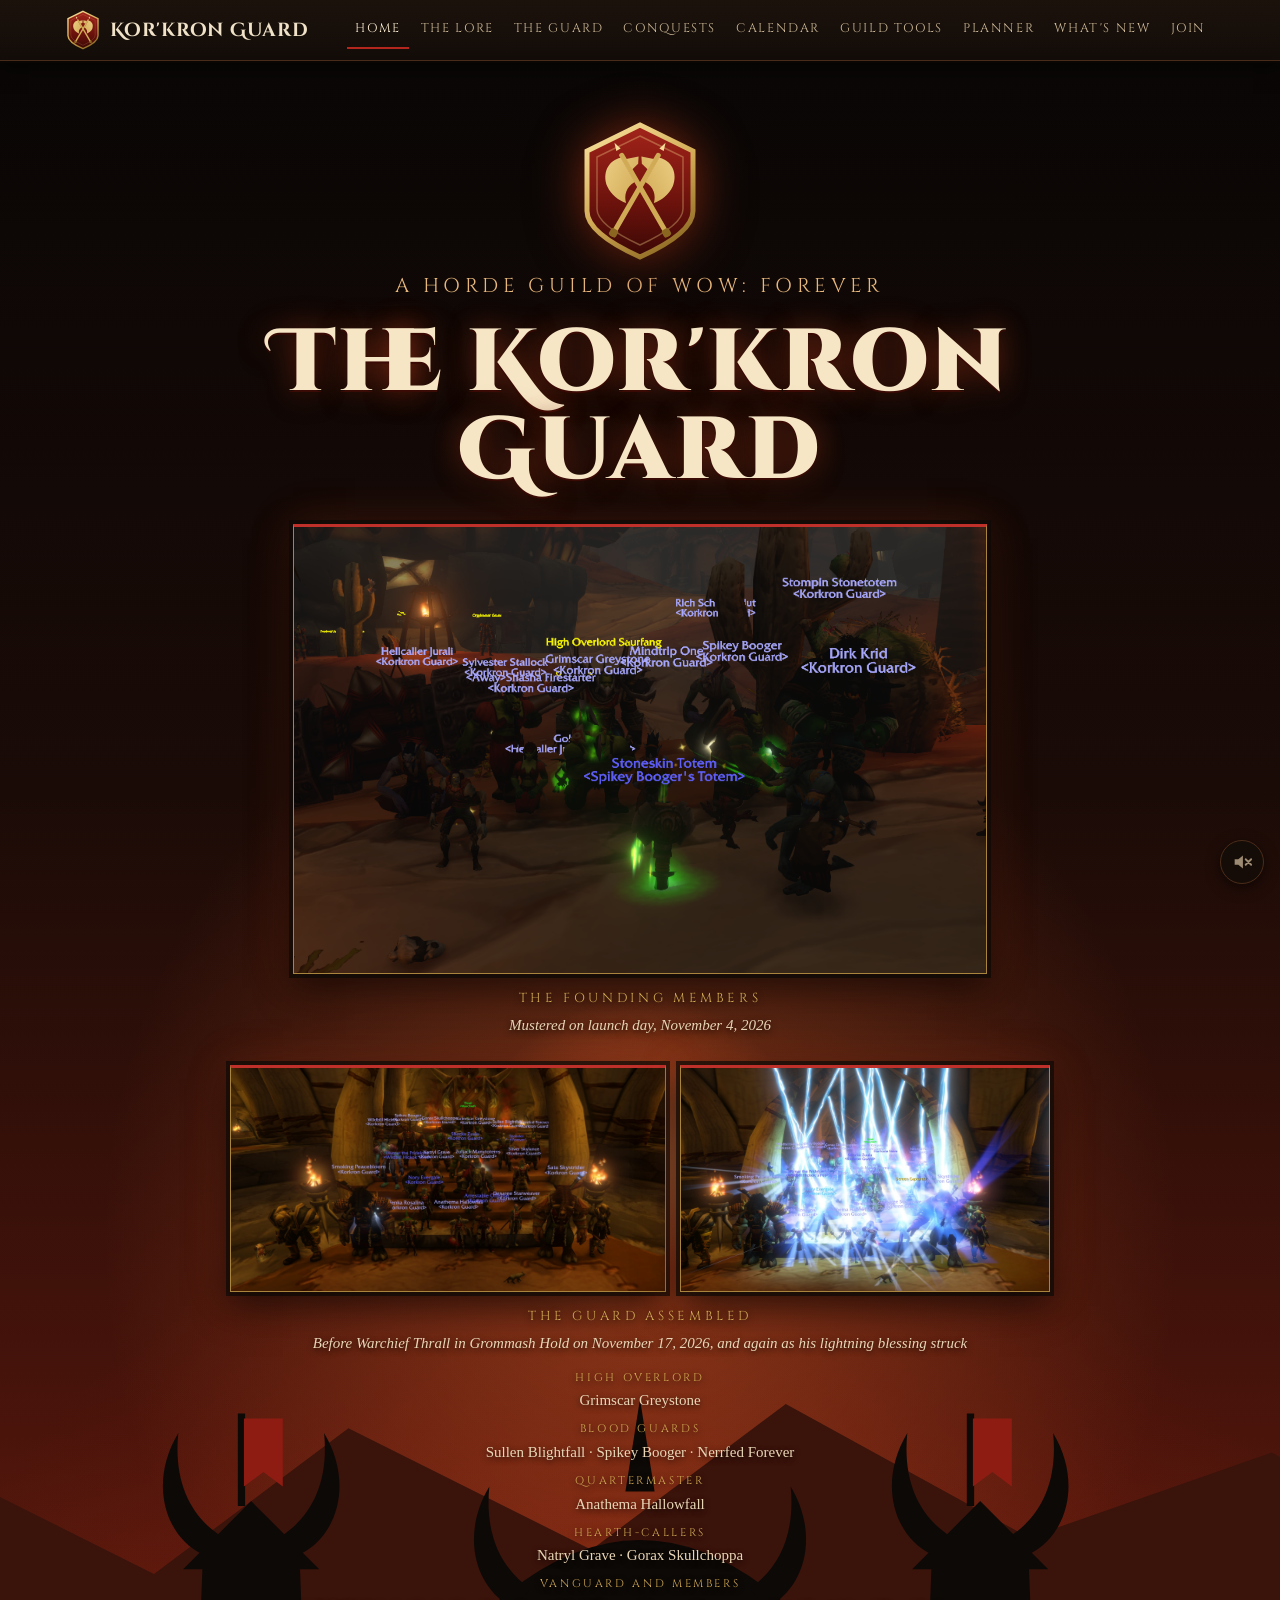
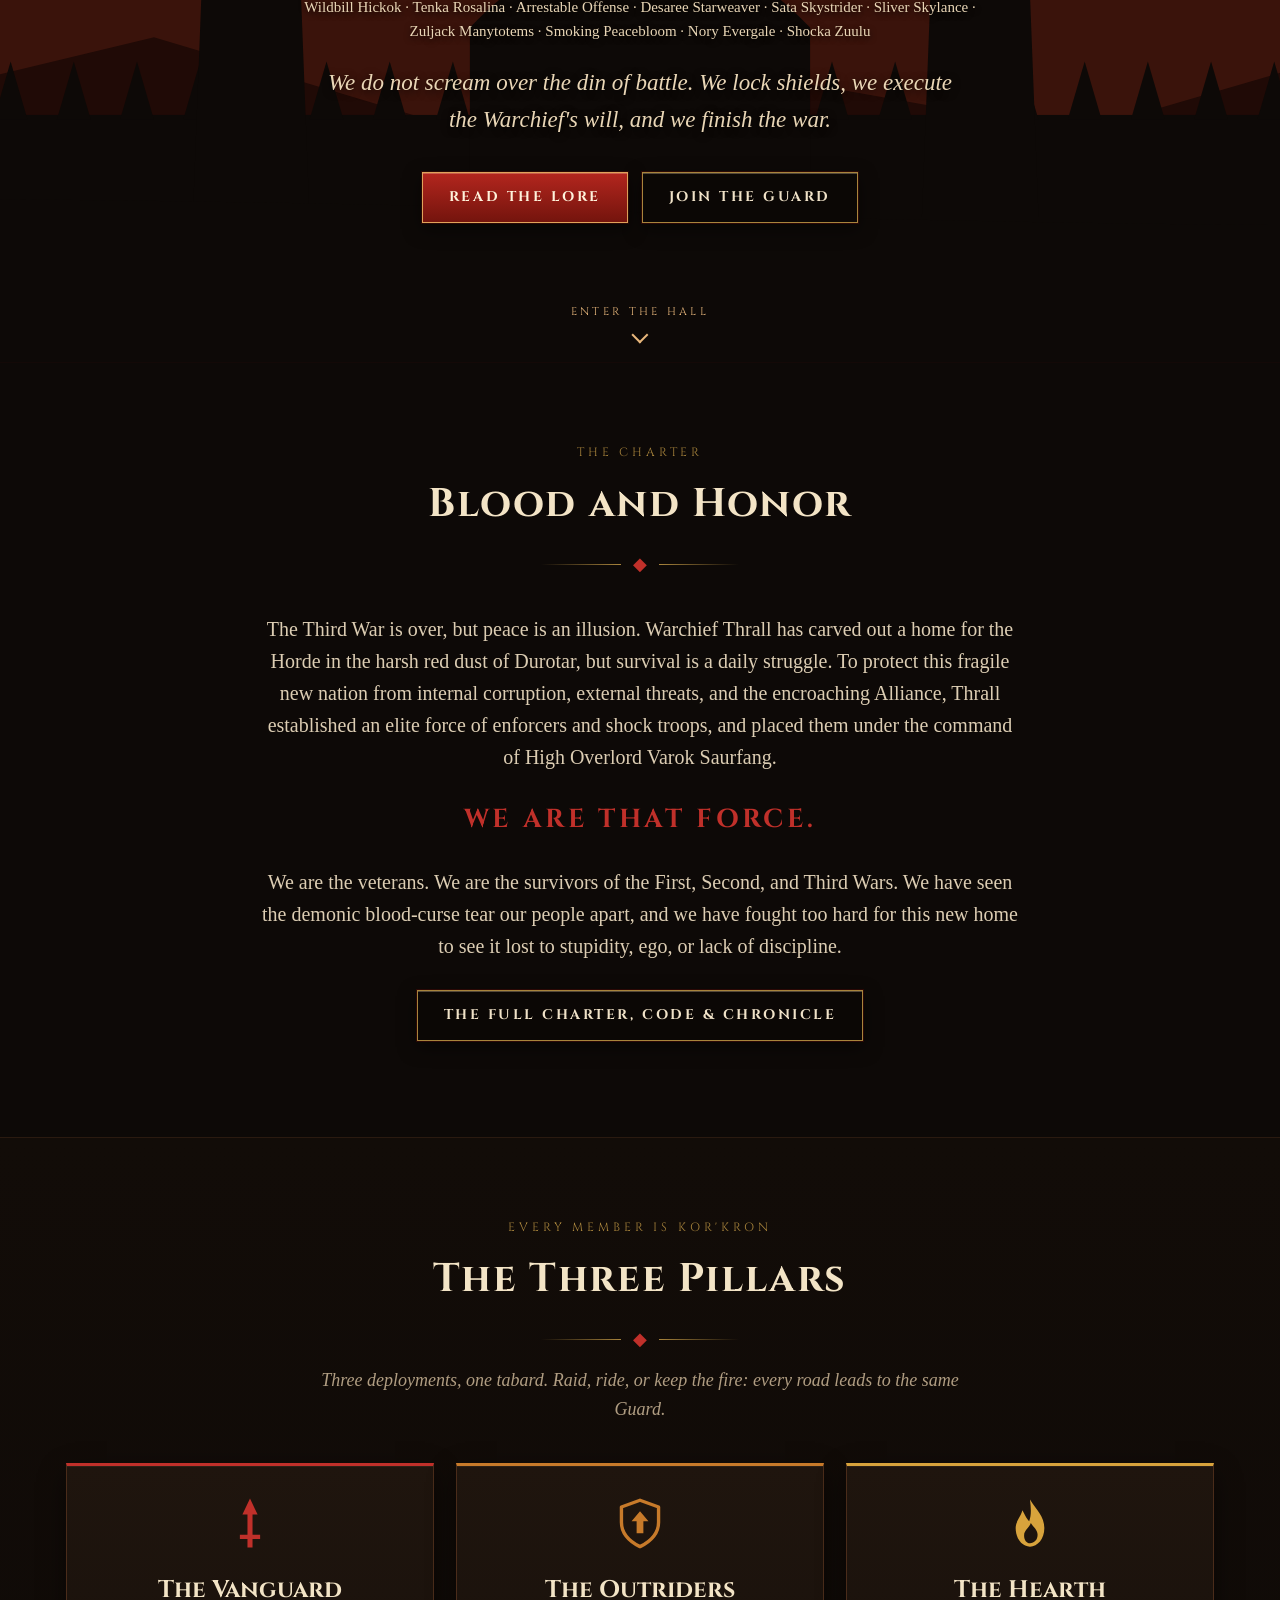
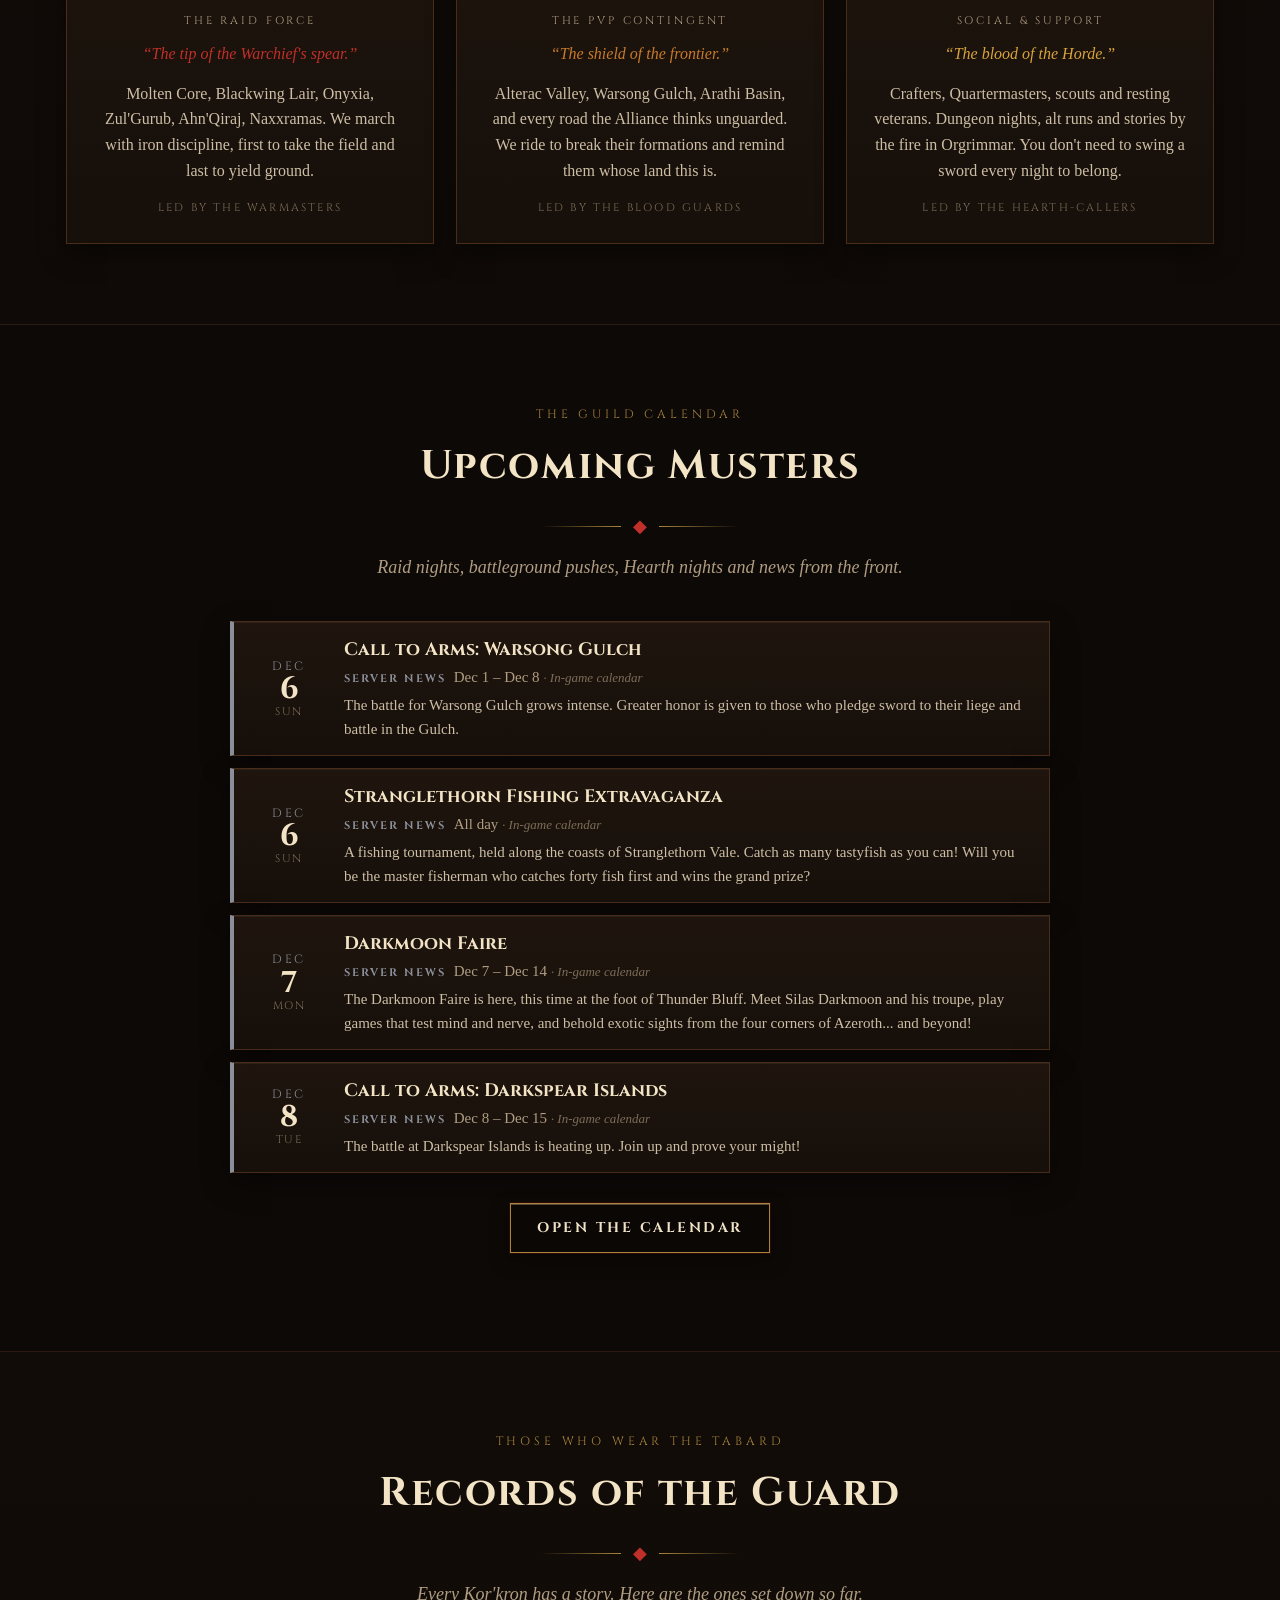
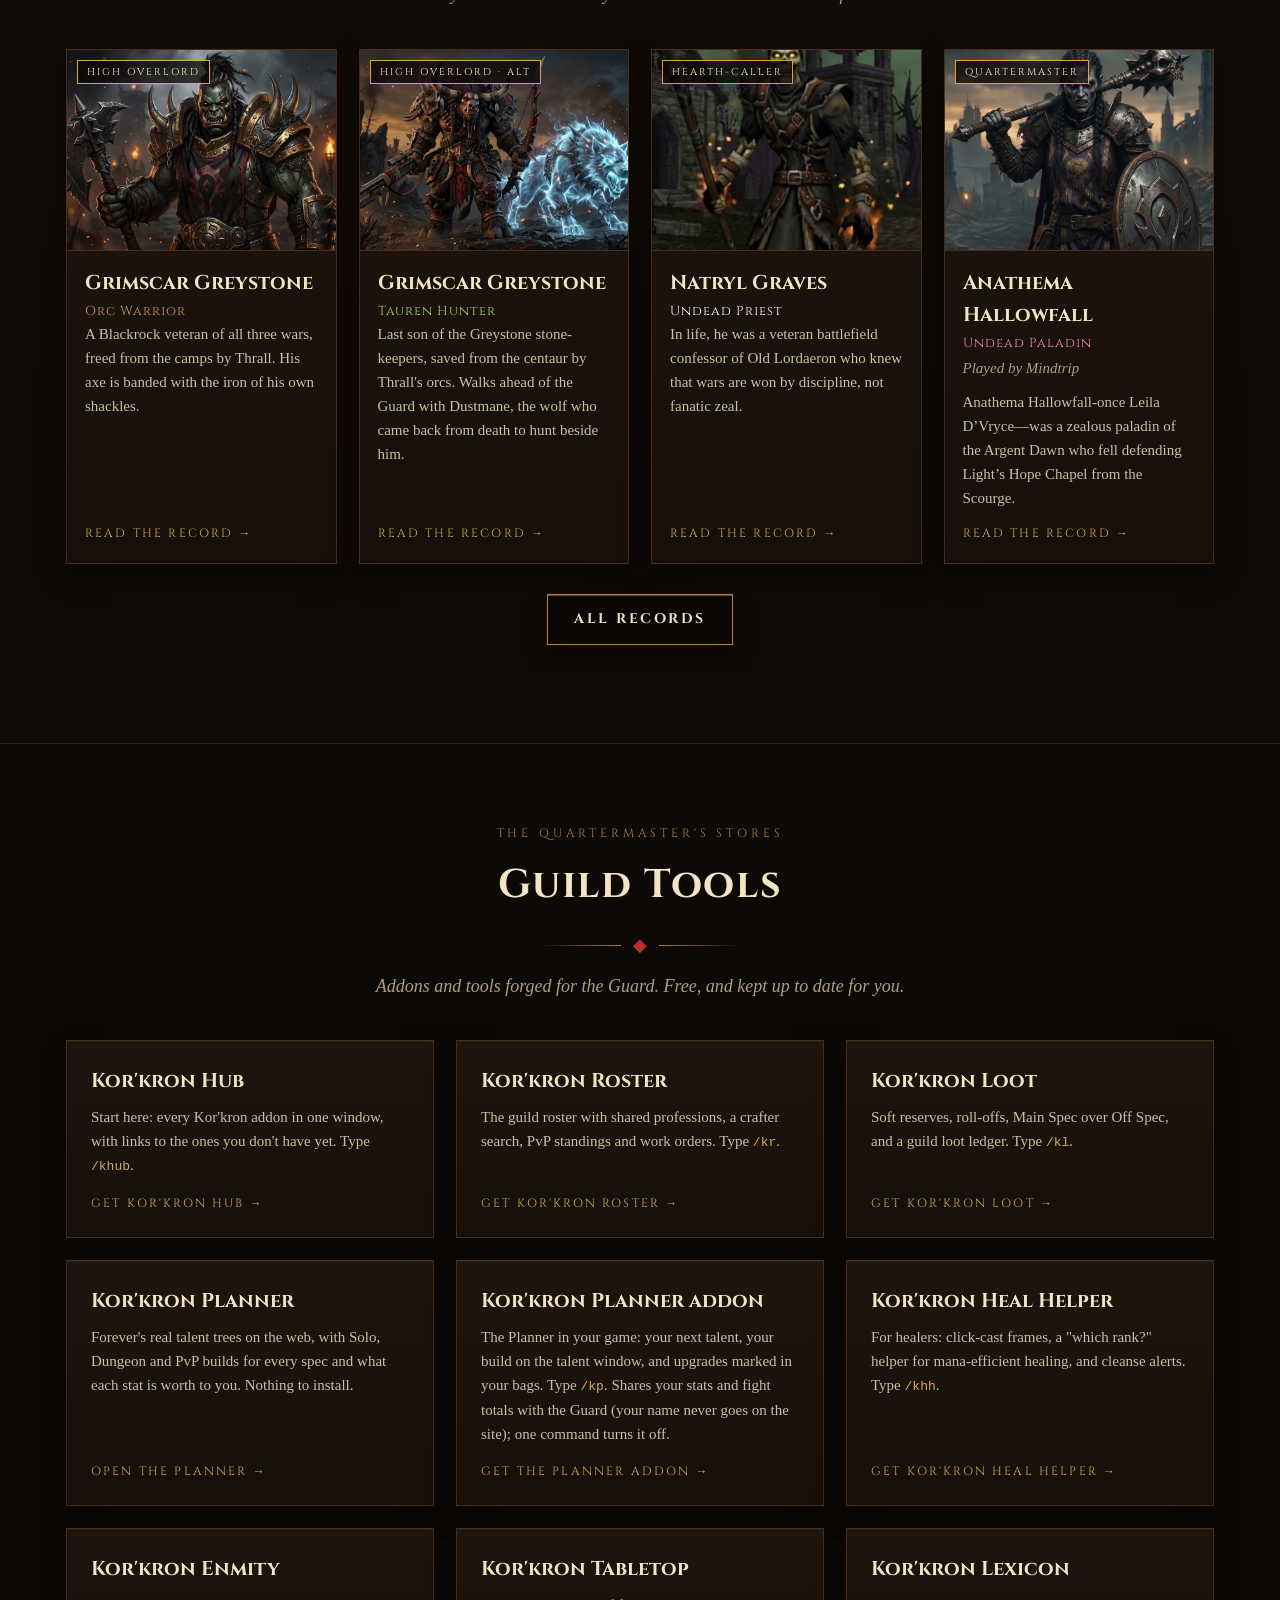
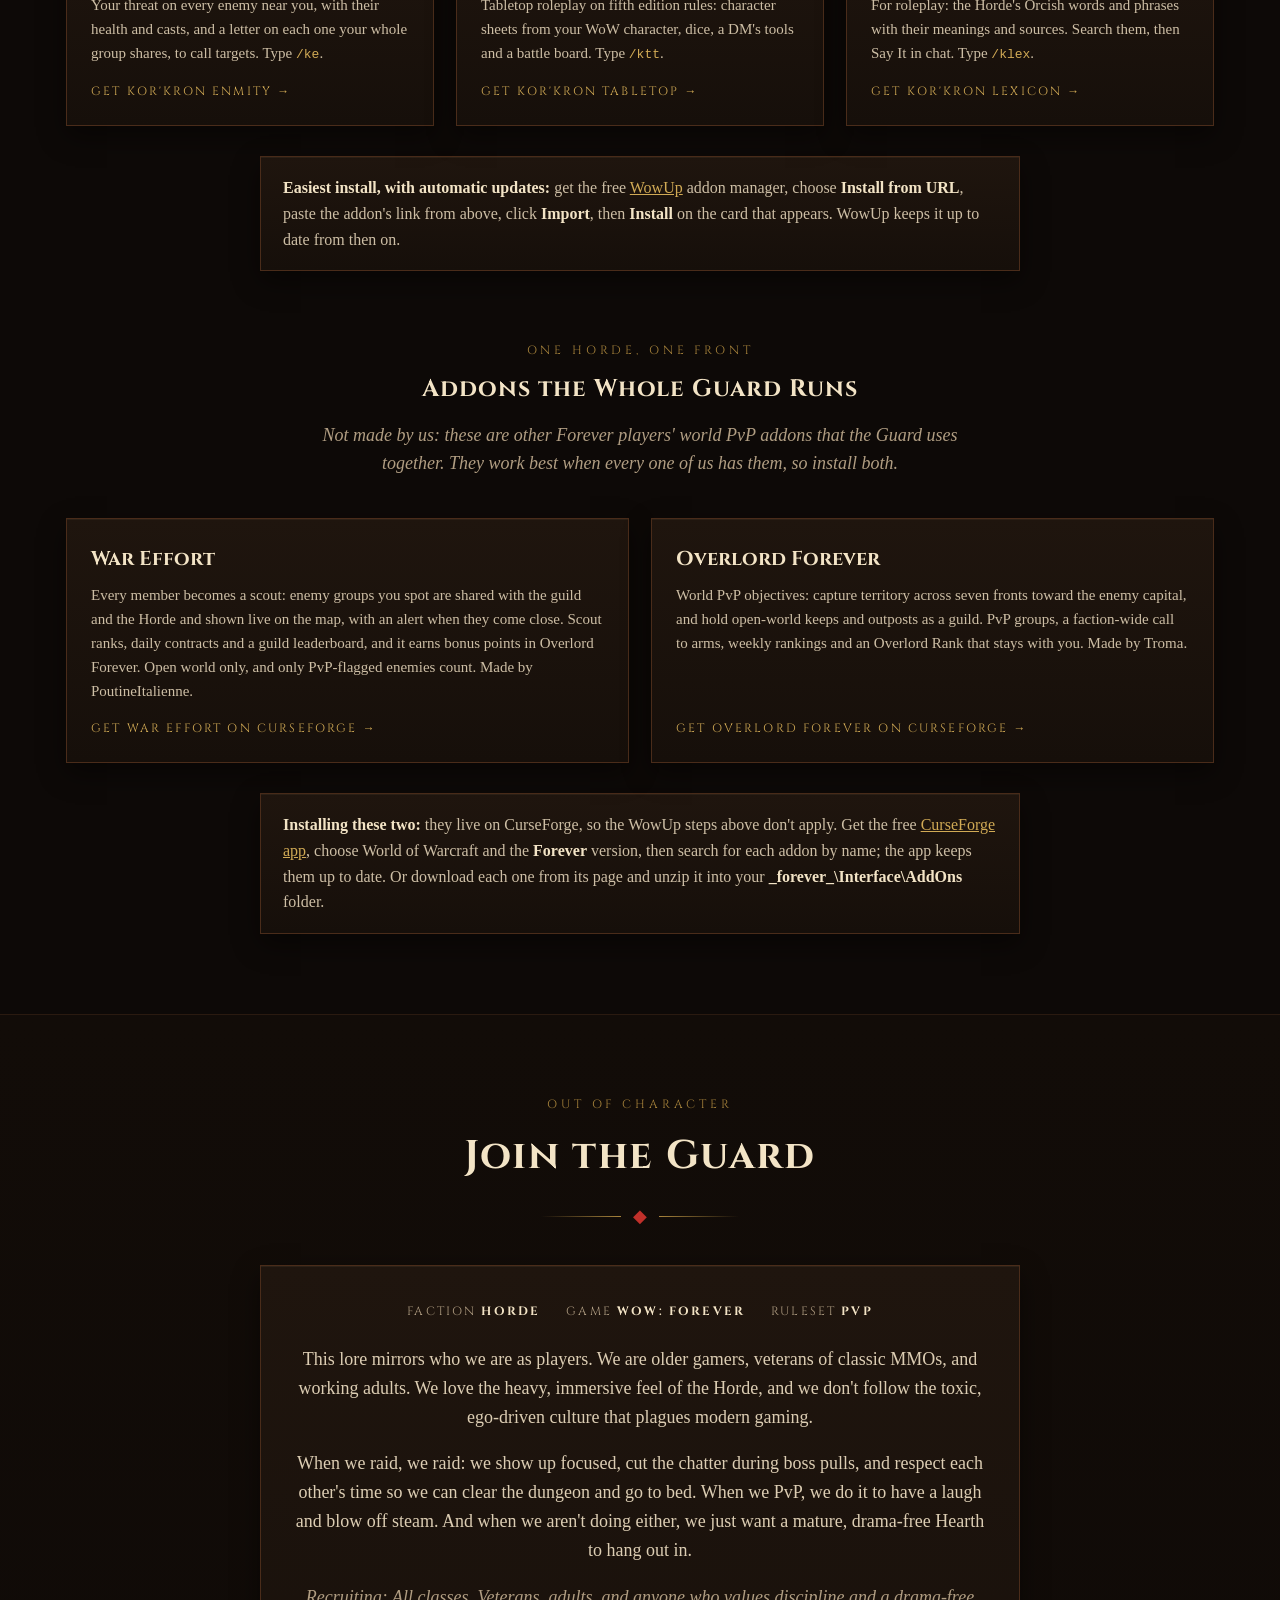
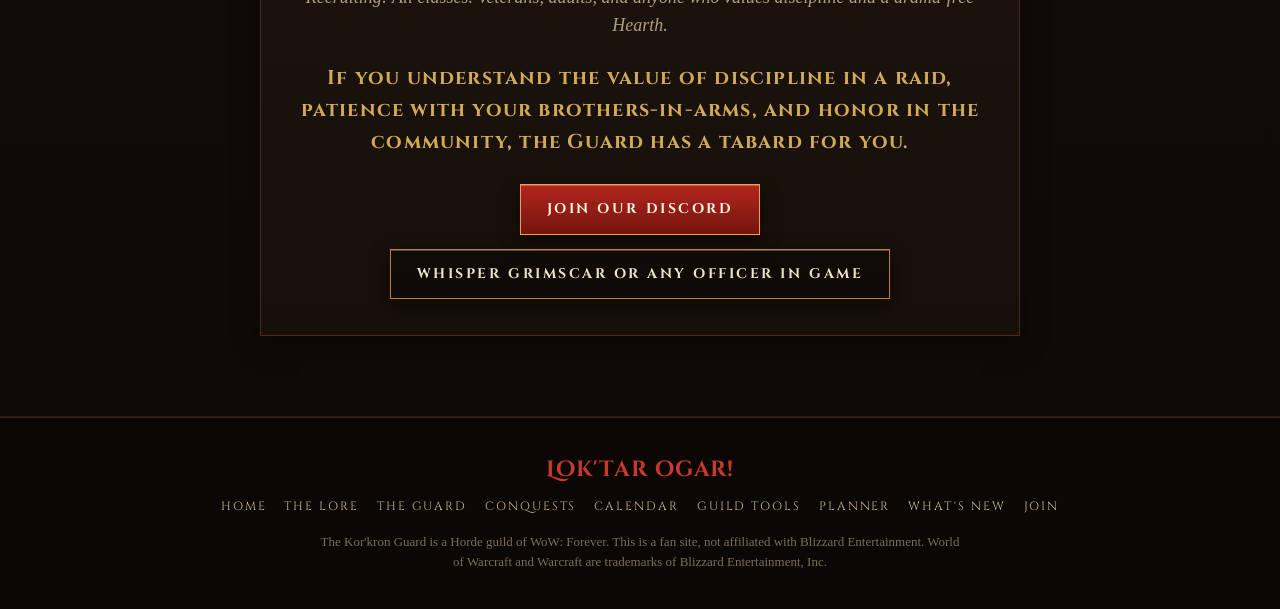
==== commit 3f170e59: "The Guard Assembled pictures on the home page; Planner: Touch of the Grave, Spirit regen while wandi" ====
--- a/index.html
+++ b/index.html
@@ -17,7 +17,6 @@
 <body>
 
 <main>
-  <!-- ================= WELCOME ================= -->
   <section class="hero">
     <div class="hero-sun" aria-hidden="true"></div>
     <svg class="hero-land" viewBox="0 0 1440 360" preserveAspectRatio="xMidYMax slice" aria-hidden="true">
@@ -35,6 +34,21 @@
         <img src="assets/founders.png" width="888" height="572" alt="The founding members of the Kor'kron Guard gathered in Durotar with High Overlord Saurfang on launch day">
         <figcaption><span>The Founding Members</span>Mustered on launch day, November 4, 2026</figcaption>
       </figure>
+      <figure class="founders">
+        <div class="assembled">
+          <a href="assets/grommash-hold.jpg" style="--ratio: 1.944"><img src="assets/grommash-hold.jpg" width="2000" height="1029" loading="lazy" alt="Seventeen members of the Kor'kron Guard on the steps of Grommash Hold before Warchief Thrall"></a>
+          <a href="assets/grommash-hold-lightning.jpg" style="--ratio: 1.647"><img src="assets/grommash-hold-lightning.jpg" width="1912" height="1161" loading="lazy" alt="The same gathering in Grommash Hold, struck by the Warchief's lightning blessing"></a>
+        </div>
+        <figcaption><span>The Guard Assembled</span>Before Warchief Thrall in Grommash Hold on November 17, 2026, and again as his lightning blessing struck
+          <dl class="muster">
+            <div><dt>High Overlord</dt><dd><span>Grimscar Greystone</span></dd></div>
+            <div><dt>Blood Guards</dt><dd><span>Sullen Blightfall</span> <span>Spikey Booger</span> <span>Nerrfed Forever</span></dd></div>
+            <div><dt>Quartermaster</dt><dd><span>Anathema Hallowfall</span></dd></div>
+            <div><dt>Hearth-Callers</dt><dd><span>Natryl Grave</span> <span>Gorax Skullchoppa</span></dd></div>
+            <div><dt>Vanguard and Members</dt><dd><span>Wildbill Hickok</span> <span>Tenka Rosalina</span> <span>Arrestable Offense</span> <span>Desaree Starweaver</span> <span>Sata Skystrider</span> <span>Sliver Skylance</span> <span>Zuljack Manytotems</span> <span>Smoking Peacebloom</span> <span>Nory Evergale</span> <span>Shocka Zuulu</span></dd></div>
+          </dl>
+        </figcaption>
+      </figure>
       <p class="motto">We do not scream over the din of battle. We lock shields, we execute the Warchief's will, and we finish the war.</p>
       <div class="hero-actions">
         <a class="btn" href="lore.html">Read the Lore</a>
@@ -44,7 +58,6 @@
     <a class="hero-scroll" href="#charter">Enter the Hall</a>
   </section>
 
-  <!-- ================= CHARTER ================= -->
   <section class="section" id="charter">
     <div class="wrap reveal">
       <p class="eyebrow">The Charter</p>
@@ -59,7 +72,6 @@
     </div>
   </section>
 
-  <!-- ================= PILLARS ================= -->
   <section class="section alt" id="pillars">
     <div class="wrap">
       <div class="reveal">
@@ -97,7 +109,6 @@
     </div>
   </section>
 
-  <!-- ================= MUSTERS ================= -->
   <section class="section" id="musters">
     <div class="wrap">
       <div class="reveal">
@@ -111,7 +122,6 @@
     </div>
   </section>
 
-  <!-- ================= RECORDS ================= -->
   <section class="section alt" id="records">
     <div class="wrap">
       <div class="reveal">
@@ -125,7 +135,6 @@
     </div>
   </section>
 
-  <!-- ================= TOOLS ================= -->
   <section class="section" id="tools">
     <div class="wrap">
       <div class="reveal">
@@ -208,7 +217,6 @@
     </div>
   </section>
 
-  <!-- ================= JOIN ================= -->
   <section class="section alt" id="join">
     <div class="wrap">
       <div class="reveal">
--- a/assets/nav.css
+++ b/assets/nav.css
@@ -1,4 +1,3 @@
-/* Site header and footer, shared by every page (the scroll pages included). */
 .kg-header {
   position: relative; z-index: 20;
   background: linear-gradient(to bottom, #1c120c, #120c08);
@@ -24,8 +23,6 @@
   display: none; background: none; border: 1px solid #4a2c1a; color: #e9dcc6; border-radius: 4px;
   font: inherit; font-size: 12px; letter-spacing: .16em; text-transform: uppercase; padding: 8px 12px; cursor: pointer;
 }
-/* 9 links: full size takes 1166px of the 1180px header; the tighter size needs a window of about 1095px, scrollbar
-   included (measured 2026-11-07 with the pages' border-box sizing) */
 @media (max-width: 1240px) {
   .kg-links a { padding: 8px 6px; font-size: 12px; letter-spacing: .1em; }
 }
@@ -45,7 +42,6 @@
 .kg-footer nav { display: flex; flex-wrap: wrap; justify-content: center; gap: 6px 18px; margin: 0 0 16px; font-family: "Cinzel", Georgia, serif; font-size: 12px; letter-spacing: .16em; text-transform: uppercase; }
 .kg-footer a { color: #cdb998; text-decoration: none; }
 .kg-footer a:hover { color: #fff1d6; }
-/* Music on/off button, bottom-right corner of every page. */
 .kg-sound {
   position: fixed; right: 16px; bottom: 16px; z-index: 50;
   width: 44px; height: 44px; border-radius: 50%; padding: 0; cursor: pointer;
--- a/assets/site.css
+++ b/assets/site.css
@@ -1,4 +1,3 @@
-/* Dark "war hall" pages: home, the Guard roster, calendar. */
 :root {
   --bg: #0d0907;
   --bg-raised: #171009;
@@ -54,7 +53,6 @@
   box-shadow: inset 0 1px 0 rgba(255, 220, 170, .06), 0 10px 26px rgba(0, 0, 0, .45);
 }
 
-/* ---------- hero ---------- */
 .hero {
   position: relative; min-height: calc(100vh - 62px); display: flex; align-items: center; justify-content: center;
   overflow: hidden; text-align: center; padding: 60px 16px 140px;
@@ -98,15 +96,22 @@
   box-shadow: 0 0 0 4px rgba(13, 9, 7, .7), 0 14px 34px rgba(0, 0, 0, .7), 0 0 40px rgba(220, 70, 30, .25);
 }
 .founders figcaption { color: #e9d6b6; font-size: 15px; font-style: italic; margin-top: 14px; text-shadow: 0 2px 6px rgba(0, 0, 0, .8); }
-.founders figcaption span { display: block; font-family: "Cinzel", Georgia, serif; font-style: normal; font-size: 13px; letter-spacing: .28em; text-transform: uppercase; color: var(--gold); margin-bottom: 4px; }
+.founders figcaption > span { display: block; font-family: "Cinzel", Georgia, serif; font-style: normal; font-size: 13px; letter-spacing: .28em; text-transform: uppercase; color: var(--gold); margin-bottom: 4px; }
+.assembled { display: flex; gap: 14px; }
+.assembled a { flex: var(--ratio) 1 0; min-width: 0; }
+.assembled img { width: 100%; max-height: none; }
+.muster { font-style: normal; margin: 14px auto 0; max-width: 700px; }
+.muster div { margin-top: 8px; }
+.muster dt { font-family: "Cinzel", Georgia, serif; font-size: 11px; letter-spacing: .24em; text-transform: uppercase; color: var(--gold); }
+.muster dd { margin: 2px 0 0; }
+.muster dd span { white-space: nowrap; }
+.muster dd span:not(:last-child)::after { content: " ·"; }
 @keyframes nudge { 50% { transform: translateY(5px) rotate(45deg); } }
 
-/* ---------- charter excerpt ---------- */
 .charter { max-width: 760px; margin: 0 auto; text-align: center; font-size: 20px; }
 .charter p { margin: 0 0 16px; color: #dccdb3; }
 .charter .force { font-family: "Cinzel", Georgia, serif; font-weight: 700; font-size: 26px; letter-spacing: .14em; text-transform: uppercase; color: var(--blood); margin: 26px 0; }
 
-/* ---------- pillars ---------- */
 .pillar-grid { display: grid; grid-template-columns: repeat(3, 1fr); gap: 22px; }
 .pillar-card { padding: 30px 26px 26px; text-align: center; border-top: 3px solid var(--accent, var(--blood)); }
 .pillar-card svg { width: 54px; height: 54px; color: var(--accent, var(--blood)); }
@@ -116,7 +121,6 @@
 .pillar-card p { color: #cdbea5; font-size: 16px; margin: 0; }
 .pillar-card .led { margin-top: 16px; font-family: "Cinzel", Georgia, serif; font-size: 11px; letter-spacing: .2em; text-transform: uppercase; color: var(--faint); }
 
-/* ---------- event list ---------- */
 .event-list { display: grid; gap: 12px; max-width: 820px; margin: 0 auto; }
 .event { display: grid; grid-template-columns: 74px 1fr; gap: 18px; align-items: center; padding: 14px 18px; border-left: 4px solid var(--accent, var(--server)); }
 .event-date { text-align: center; font-family: "Cinzel", Georgia, serif; line-height: 1.1; }
@@ -129,7 +133,6 @@
 .event .notes { font-size: 15px; color: #cdbea5; margin-top: 4px; }
 .empty { text-align: center; color: var(--muted); font-style: italic; padding: 26px; }
 
-/* ---------- member cards ---------- */
 .member-grid { display: grid; grid-template-columns: repeat(auto-fill, minmax(260px, 1fr)); gap: 22px; }
 .member { display: flex; flex-direction: column; text-decoration: none; color: inherit; overflow: hidden; transition: transform .2s ease, box-shadow .2s ease; }
 .member:hover { transform: translateY(-3px); box-shadow: 0 0 0 1px var(--gold-soft), 0 16px 30px rgba(0, 0, 0, .55); }
@@ -153,7 +156,6 @@
 }
 .filters button[aria-pressed="true"] { color: #fff1d6; border-color: var(--blood); background: rgba(192, 48, 42, .15); }
 
-/* ---------- tools ---------- */
 .tool-grid { display: grid; grid-template-columns: repeat(2, 1fr); gap: 22px; }
 .tool { padding: 24px; display: flex; flex-direction: column; }
 .tool h3 { font-size: 20px; color: #f3e4c6; }
@@ -161,25 +163,20 @@
 .tool p { font-size: 15px; color: #cdbea5; margin: 8px 0 16px; }
 .tool a, .tool .soon { margin-top: auto; font-family: "Cinzel", Georgia, serif; font-size: 12px; letter-spacing: .18em; text-transform: uppercase; text-decoration: none; }
 .tool .soon { color: var(--muted); }
-/* an odd card out spans the whole row instead of sitting alone */
 .tool-grid > .tool:last-child:nth-child(odd) { grid-column: 1 / -1; }
-/* the Guard's own addons: short cards, three to a row (two, then one, on narrower screens) */
 .tool-grid.three { grid-template-columns: repeat(3, 1fr); }
 .tool-grid.three > .tool:last-child { grid-column: auto; }
 .howto { max-width: 760px; margin: 30px auto 0; padding: 18px 22px; font-size: 16px; color: #cdbea5; }
 .howto b { color: #f3e4c6; }
-/* addons made by others that the whole guild runs, below the Guard's own */
 .tool-group { margin-top: 70px; }
 .tool-group-title { text-align: center; font-size: 24px; color: #f3e4c6; letter-spacing: .04em; }
 
-/* ---------- join ---------- */
 .join { max-width: 760px; margin: 0 auto; padding: 36px 34px; text-align: center; }
 .join p { color: #dccdb3; }
 .join .closing { font-family: "Cinzel", Georgia, serif; font-weight: 700; color: var(--gold); font-size: 20px; letter-spacing: .06em; margin: 22px 0 26px; }
 .facts { display: flex; flex-wrap: wrap; justify-content: center; gap: 10px 26px; margin: 0 0 24px; font-family: "Cinzel", Georgia, serif; font-size: 12px; letter-spacing: .18em; text-transform: uppercase; color: var(--muted); }
 .facts b { color: #f3e4c6; font-weight: 700; }
 
-/* ---------- calendar ---------- */
 .cal-head { display: flex; align-items: center; justify-content: space-between; gap: 12px; margin: 0 0 14px; }
 .cal-head h2 { font-size: 26px; color: #f3e4c6; letter-spacing: .06em; }
 .cal-head button { font-family: "Cinzel", Georgia, serif; font-size: 13px; letter-spacing: .14em; text-transform: uppercase; color: var(--text); background: var(--panel); border: 1px solid var(--panel-edge); padding: 8px 14px; cursor: pointer; }
@@ -223,9 +220,10 @@
   .cal-dow { font-size: 9px; letter-spacing: .08em; padding: 6px 2px; }
   .join { padding: 26px 18px; }
   .hide-sm { display: none; }
-}
-
-/* ---------- roster by rank ---------- */
+  .assembled { flex-direction: column; }
+  .assembled a { flex: none; }
+}
+
 .portrait img, .portrait video { width: 100%; height: 100%; object-fit: cover; object-position: 50% 18%; display: block; }
 .rank-group { text-align: center; font-size: clamp(24px, 3.4vw, 32px); color: #f3e4c6; letter-spacing: .06em; margin: 70px 0 6px; }
 .rank-group:first-child { margin-top: 10px; }
@@ -254,7 +252,6 @@
 .nameplate b { font-family: "Cinzel", Georgia, serif; font-size: 16px; color: #f3e4c6; letter-spacing: .03em; }
 .nameplate em { font-size: 13px; color: var(--faint); }
 
-/* ---------- event links ---------- */
 .event-link { display: inline-block; margin-top: 6px; font-family: "Cinzel", Georgia, serif; font-size: 12px; letter-spacing: .16em; text-transform: uppercase; color: var(--gold); text-decoration: none; }
 .event-link:hover { color: #fff1d6; }
 a.chip { text-decoration: none; cursor: pointer; }
@@ -262,7 +259,6 @@
 
 .from-game { font-size: 13px; color: var(--faint); font-style: italic; }
 
-/* ---------- Hall of Conquest: first clears ---------- */
 .trophies { display: flex; flex-wrap: wrap; justify-content: center; gap: 28px; margin-top: 34px; }
 .trophies .empty { flex: 0 1 640px; margin: 0; }
 .trophy { flex: 0 1 560px; margin: 0; padding: 14px 14px 22px; border-top: 3px solid var(--blood); text-align: center; }
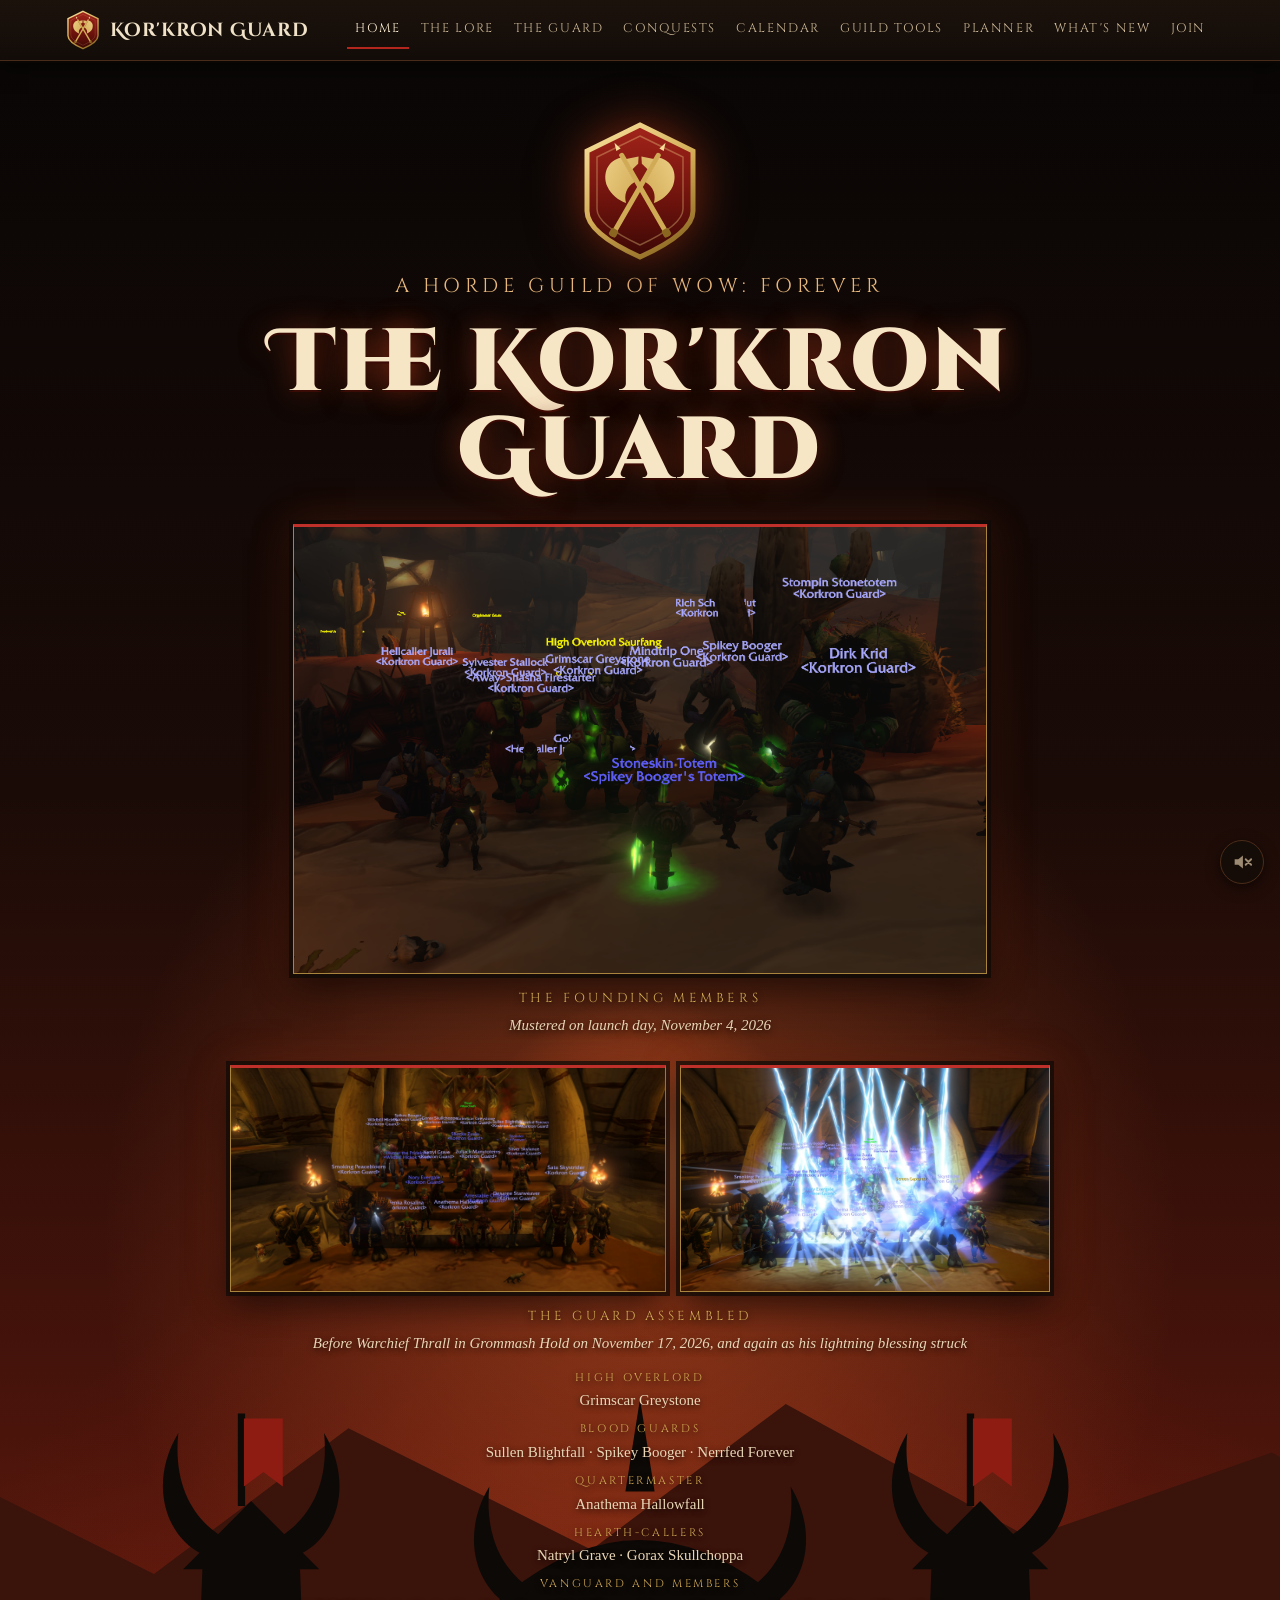
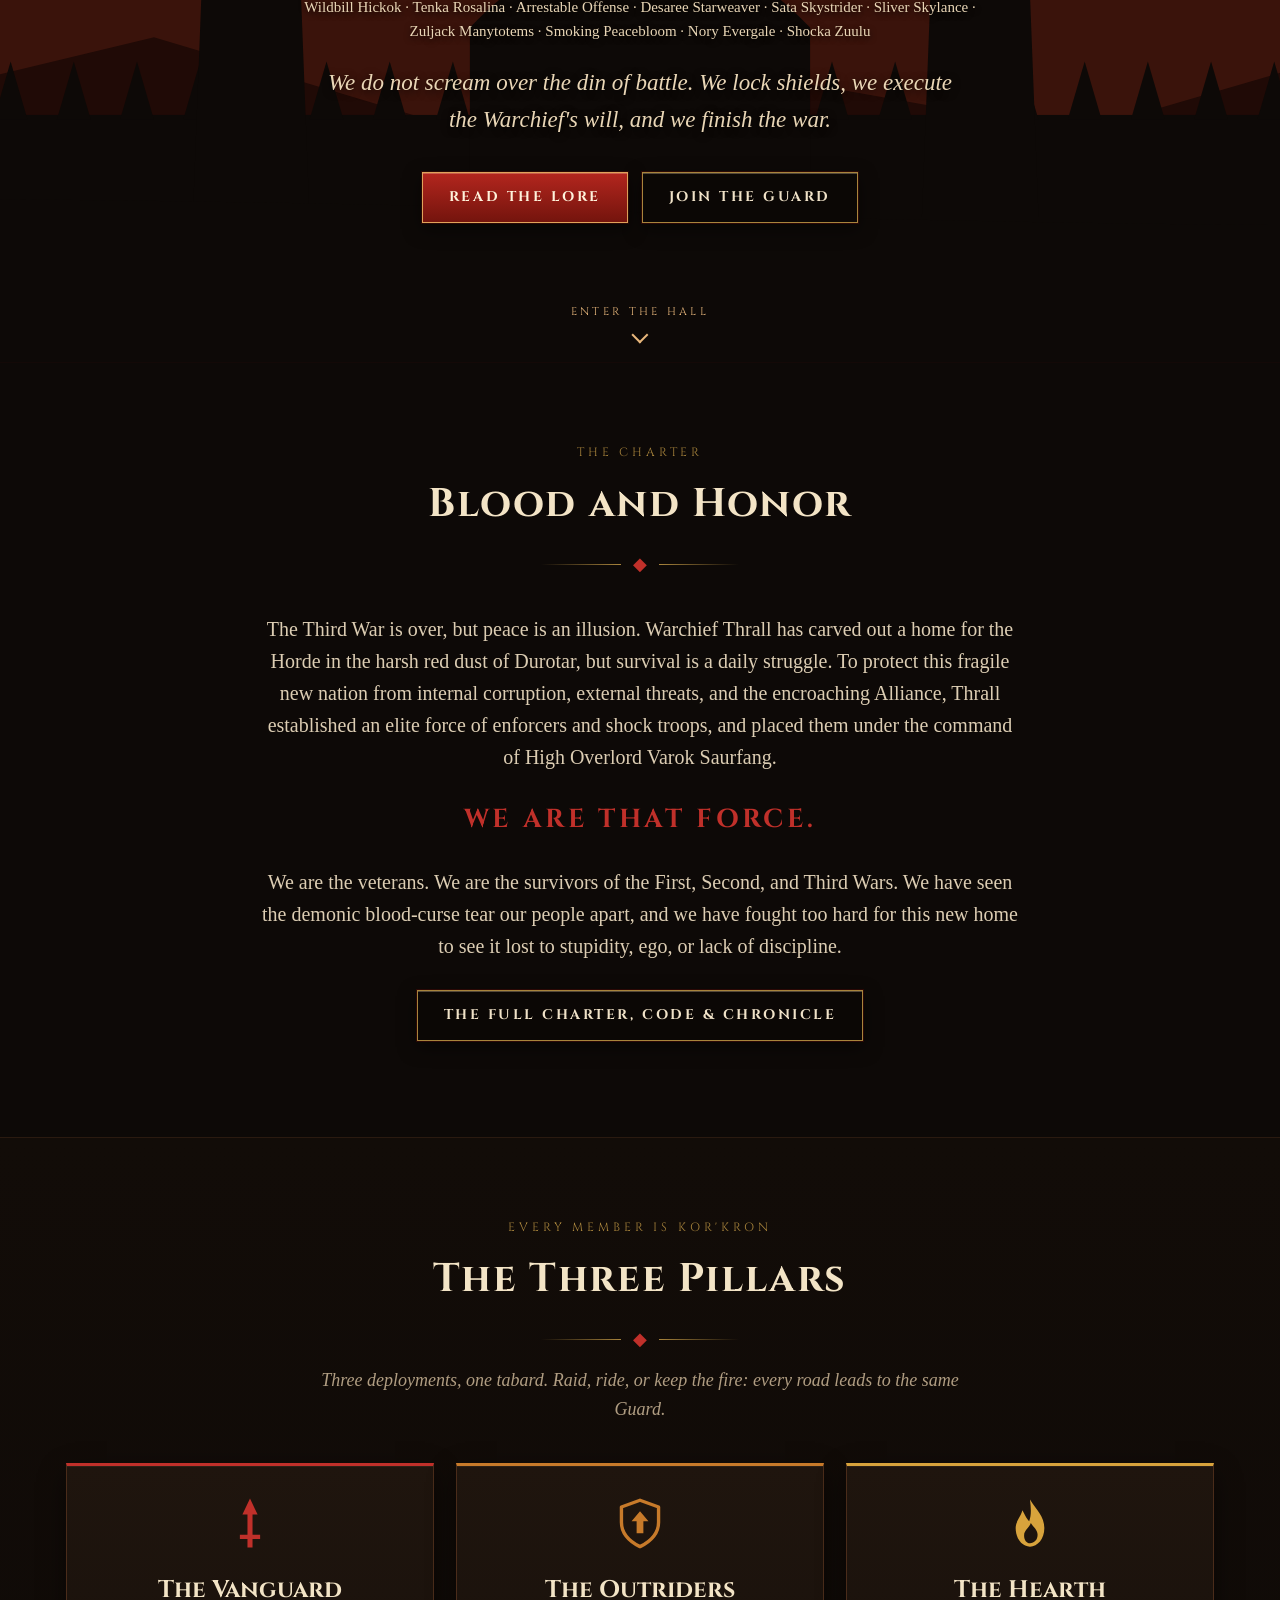
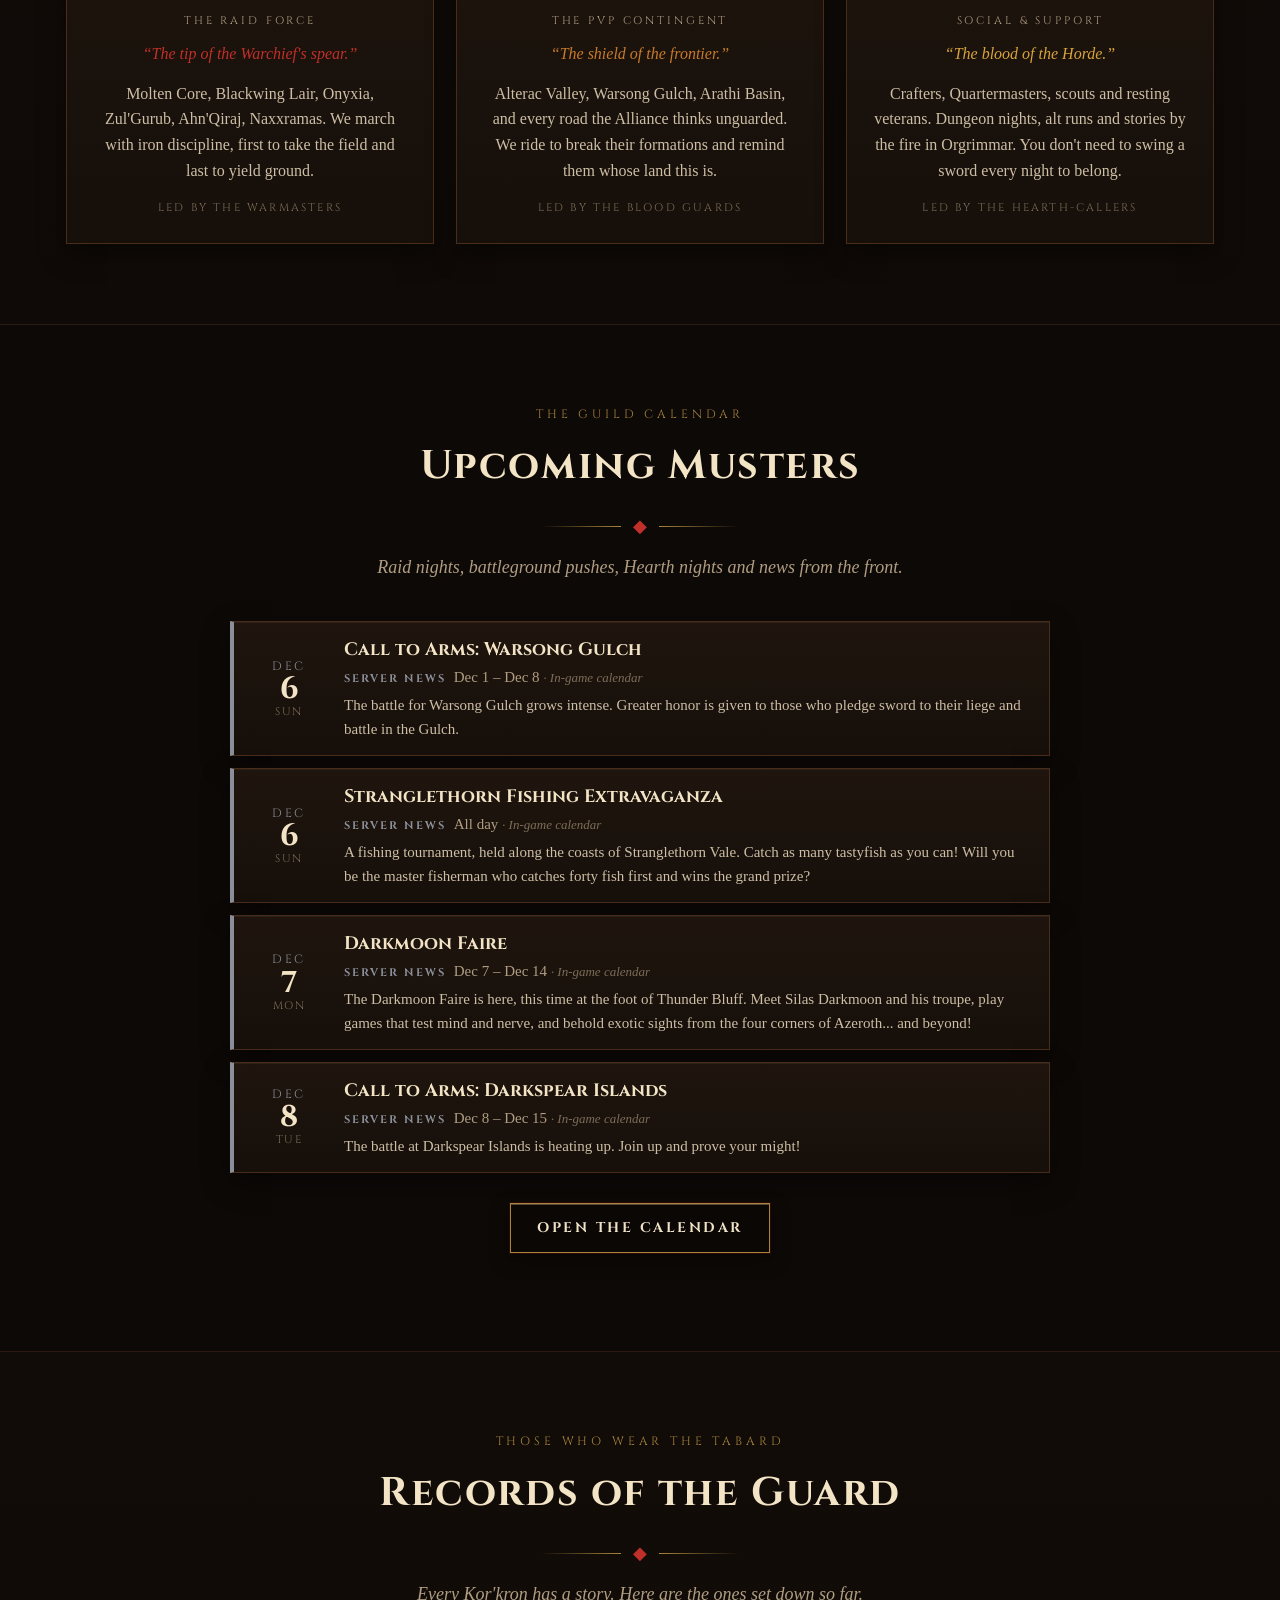
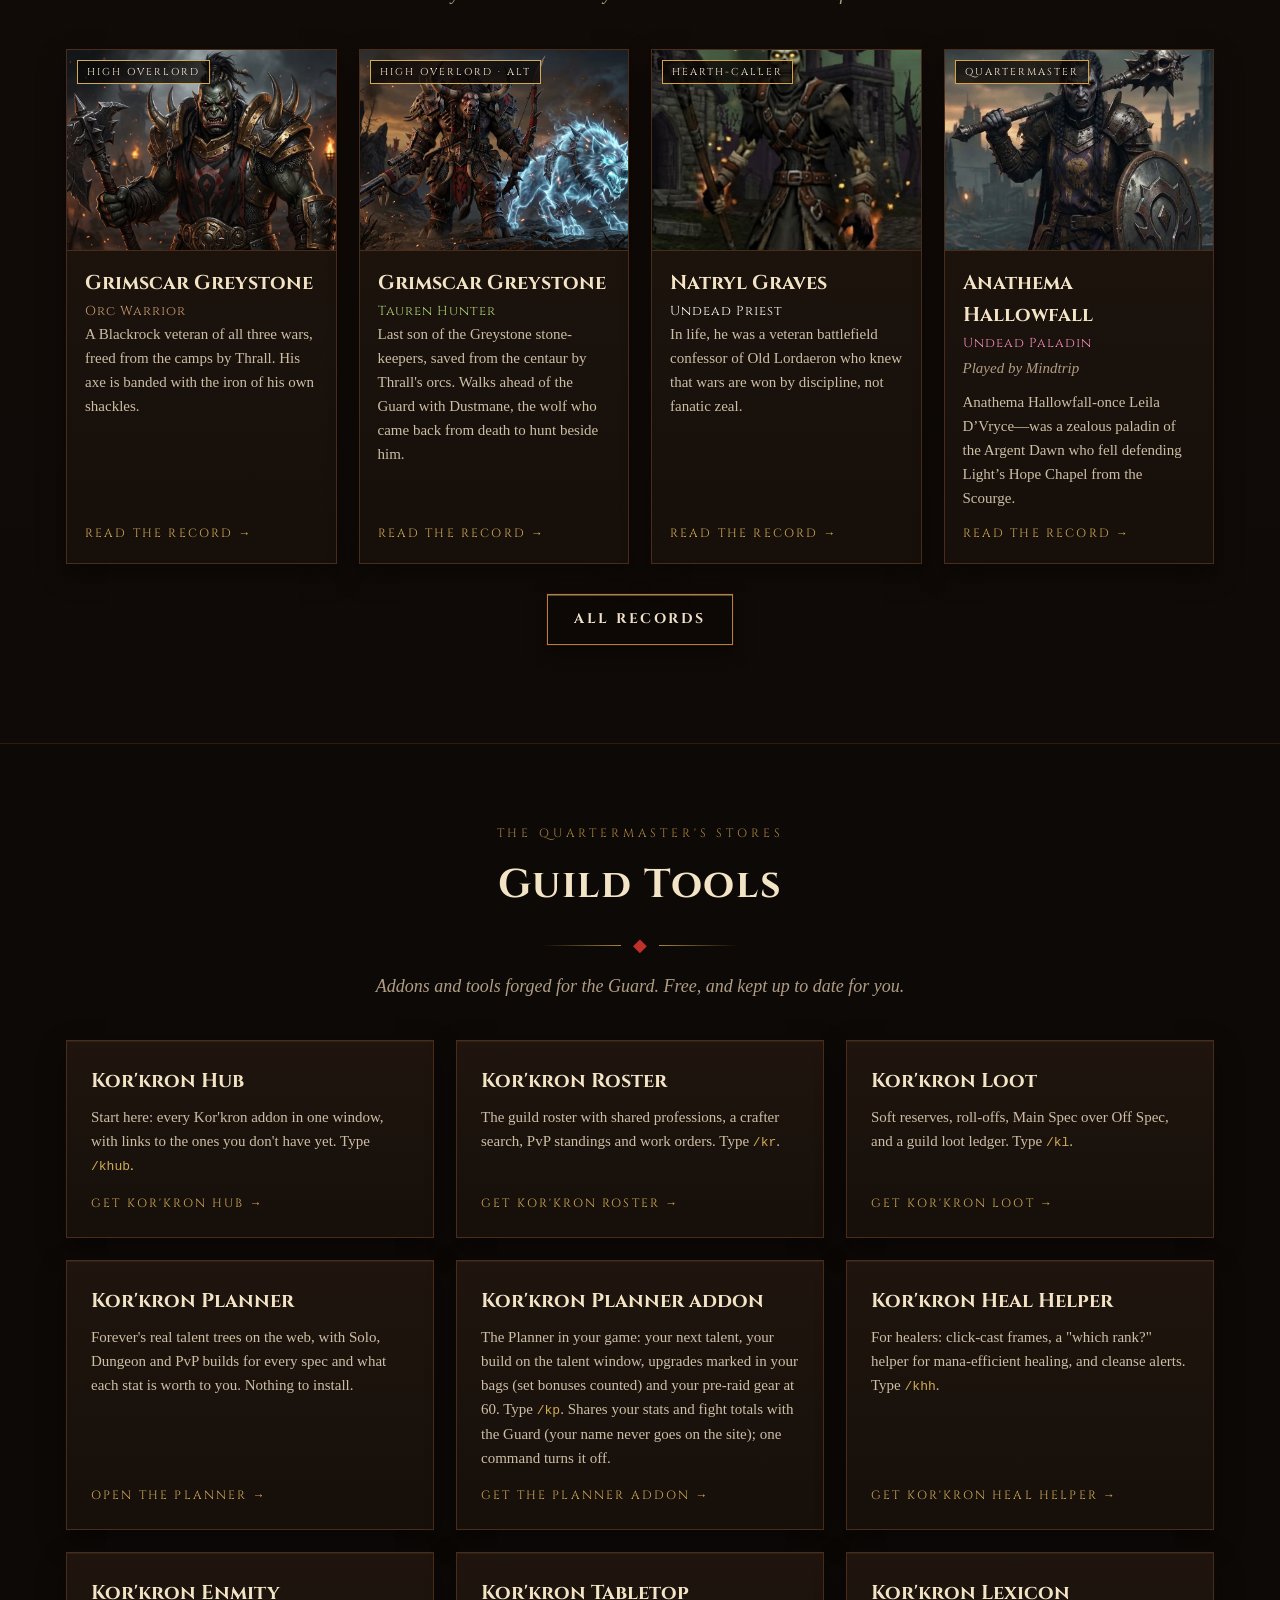
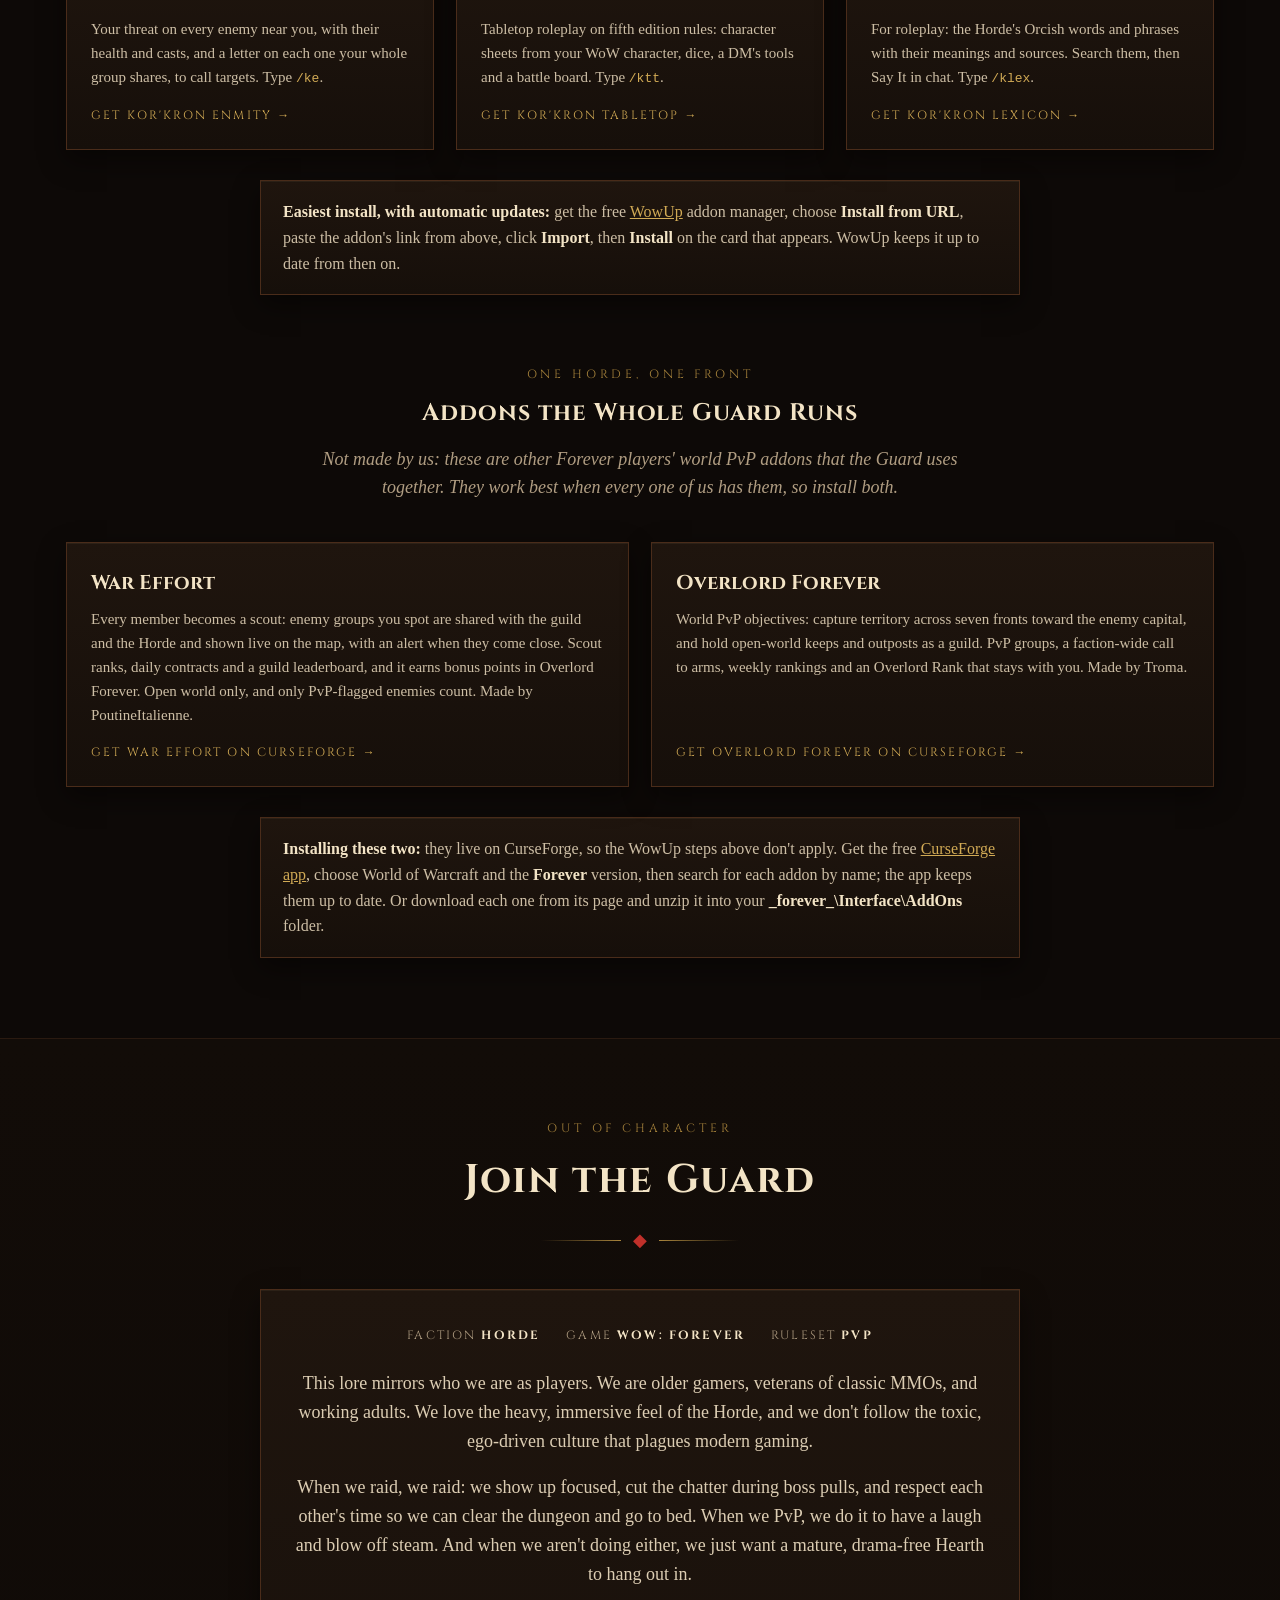
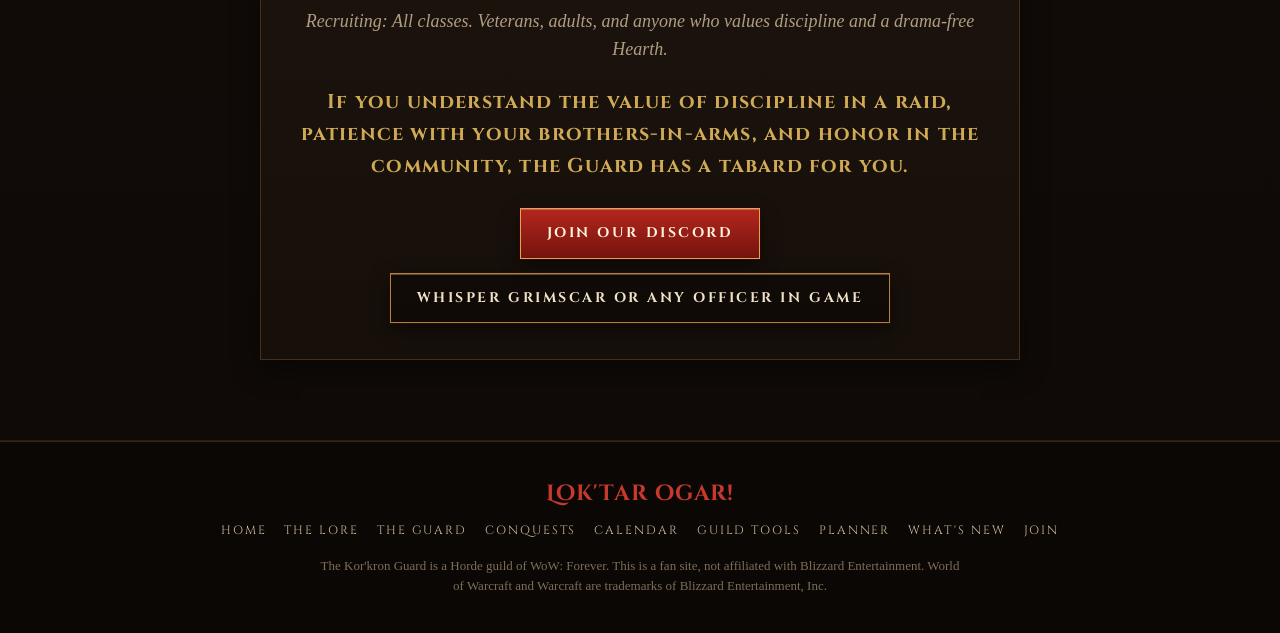
==== commit ceeda6c7: "Planner: set bonuses in Equip BiS, a Pre-raid only box, the Nov 17-20 game data; the addon card" ====
--- a/index.html
+++ b/index.html
@@ -1,266 +1,266 @@
-<!doctype html>
-<html lang="en">
-<head>
-<meta charset="utf-8">
-<meta name="viewport" content="width=device-width, initial-scale=1">
-<title>The Kor'kron Guard</title>
-<meta name="description" content="The Kor'kron Guard: a Horde guild of WoW: Forever for veterans and working adults. Raids, PvP and a drama-free Hearth, under Saurfang's code.">
-<meta property="og:title" content="The Kor'kron Guard">
-<meta property="og:description" content="A Horde guild of WoW: Forever. Sworn to the Warchief, forged in Saurfang's code.">
-<link rel="icon" href="assets/crest.svg" type="image/svg+xml">
-<link rel="preconnect" href="https://fonts.googleapis.com">
-<link rel="preconnect" href="https://fonts.gstatic.com" crossorigin>
-<link href="https://fonts.googleapis.com/css2?family=Cinzel+Decorative:wght@700;900&family=Cinzel:wght@500;700&family=IM+Fell+English:ital@0;1&display=swap" rel="stylesheet">
-<link rel="stylesheet" href="assets/nav.css">
-<link rel="stylesheet" href="assets/site.css">
-</head>
-<body>
-
-<main>
-  <section class="hero">
-    <div class="hero-sun" aria-hidden="true"></div>
-    <svg class="hero-land" viewBox="0 0 1440 360" preserveAspectRatio="xMidYMax slice" aria-hidden="true">
-      <path fill="#3a130b" d="M0 360 L0 210 L90 170 L160 200 L250 120 L330 180 L420 150 L520 200 L600 140 L700 190 L780 130 L880 185 L980 150 L1060 195 L1150 120 L1240 175 L1330 140 L1440 180 L1440 360 Z"/>
-      <path fill="#200a06" d="M0 360 L0 262 L120 232 L210 255 L300 216 L420 250 L520 226 L640 262 L760 240 L900 265 L1020 230 L1140 258 L1260 228 L1440 250 L1440 360 Z"/>
-      <g id="skyline" fill="#0d0907"></g>
-    </svg>
-    <div class="embers" id="embers" aria-hidden="true"></div>
-
-    <div class="hero-content">
-      <img class="hero-crest" src="assets/crest.svg" alt="">
-      <p class="tagline">A Horde Guild of WoW: Forever</p>
-      <h1>The Kor'kron Guard</h1>
-      <figure class="founders">
-        <img src="assets/founders.png" width="888" height="572" alt="The founding members of the Kor'kron Guard gathered in Durotar with High Overlord Saurfang on launch day">
-        <figcaption><span>The Founding Members</span>Mustered on launch day, November 4, 2026</figcaption>
-      </figure>
-      <figure class="founders">
-        <div class="assembled">
-          <a href="assets/grommash-hold.jpg" style="--ratio: 1.944"><img src="assets/grommash-hold.jpg" width="2000" height="1029" loading="lazy" alt="Seventeen members of the Kor'kron Guard on the steps of Grommash Hold before Warchief Thrall"></a>
-          <a href="assets/grommash-hold-lightning.jpg" style="--ratio: 1.647"><img src="assets/grommash-hold-lightning.jpg" width="1912" height="1161" loading="lazy" alt="The same gathering in Grommash Hold, struck by the Warchief's lightning blessing"></a>
-        </div>
-        <figcaption><span>The Guard Assembled</span>Before Warchief Thrall in Grommash Hold on November 17, 2026, and again as his lightning blessing struck
-          <dl class="muster">
-            <div><dt>High Overlord</dt><dd><span>Grimscar Greystone</span></dd></div>
-            <div><dt>Blood Guards</dt><dd><span>Sullen Blightfall</span> <span>Spikey Booger</span> <span>Nerrfed Forever</span></dd></div>
-            <div><dt>Quartermaster</dt><dd><span>Anathema Hallowfall</span></dd></div>
-            <div><dt>Hearth-Callers</dt><dd><span>Natryl Grave</span> <span>Gorax Skullchoppa</span></dd></div>
-            <div><dt>Vanguard and Members</dt><dd><span>Wildbill Hickok</span> <span>Tenka Rosalina</span> <span>Arrestable Offense</span> <span>Desaree Starweaver</span> <span>Sata Skystrider</span> <span>Sliver Skylance</span> <span>Zuljack Manytotems</span> <span>Smoking Peacebloom</span> <span>Nory Evergale</span> <span>Shocka Zuulu</span></dd></div>
-          </dl>
-        </figcaption>
-      </figure>
-      <p class="motto">We do not scream over the din of battle. We lock shields, we execute the Warchief's will, and we finish the war.</p>
-      <div class="hero-actions">
-        <a class="btn" href="lore.html">Read the Lore</a>
-        <a class="btn ghost" href="#join">Join the Guard</a>
-      </div>
-    </div>
-    <a class="hero-scroll" href="#charter">Enter the Hall</a>
-  </section>
-
-  <section class="section" id="charter">
-    <div class="wrap reveal">
-      <p class="eyebrow">The Charter</p>
-      <h2 class="section-title">Blood and Honor</h2>
-      <div class="rule">&#9670;</div>
-      <div class="charter" style="margin-top:34px">
-        <p>The Third War is over, but peace is an illusion. Warchief Thrall has carved out a home for the Horde in the harsh red dust of Durotar, but survival is a daily struggle. To protect this fragile new nation from internal corruption, external threats, and the encroaching Alliance, Thrall established an elite force of enforcers and shock troops, and placed them under the command of High Overlord Varok Saurfang.</p>
-        <p class="force">We are that force.</p>
-        <p>We are the veterans. We are the survivors of the First, Second, and Third Wars. We have seen the demonic blood-curse tear our people apart, and we have fought too hard for this new home to see it lost to stupidity, ego, or lack of discipline.</p>
-        <p style="margin-top:28px"><a class="btn ghost" href="lore.html">The Full Charter, Code &amp; Chronicle</a></p>
-      </div>
-    </div>
-  </section>
-
-  <section class="section alt" id="pillars">
-    <div class="wrap">
-      <div class="reveal">
-        <p class="eyebrow">Every Member Is Kor'kron</p>
-        <h2 class="section-title">The Three Pillars</h2>
-        <div class="rule">&#9670;</div>
-        <p class="section-sub">Three deployments, one tabard. Raid, ride, or keep the fire: every road leads to the same Guard.</p>
-      </div>
-      <div class="pillar-grid">
-        <div class="pillar-card panel reveal" style="--accent:var(--vanguard)">
-          <svg viewBox="0 0 64 64" aria-hidden="true"><path fill="currentColor" d="M32 3 L41 22 L35 22 L35 46 L44 46 L44 51 L35 51 L35 61 L29 61 L29 51 L20 51 L20 46 L29 46 L29 22 L23 22 Z"/></svg>
-          <h3>The Vanguard</h3>
-          <p class="what">The Raid Force</p>
-          <p class="quote">“The tip of the Warchief's spear.”</p>
-          <p>Molten Core, Blackwing Lair, Onyxia, Zul'Gurub, Ahn'Qiraj, Naxxramas. We march with iron discipline, first to take the field and last to yield ground.</p>
-          <p class="led">Led by the Warmasters</p>
-        </div>
-        <div class="pillar-card panel reveal" style="--accent:var(--outriders)">
-          <svg viewBox="0 0 64 64" aria-hidden="true"><path fill="none" stroke="currentColor" stroke-width="4" stroke-linejoin="round" d="M32 5 L54 13 V31 C54 45 44 54 32 60 C20 54 10 45 10 31 V13 Z"/><path fill="currentColor" d="M32 18 L42 30 L36 30 L36 44 L28 44 L28 30 L22 30 Z"/></svg>
-          <h3>The Outriders</h3>
-          <p class="what">The PvP Contingent</p>
-          <p class="quote">“The shield of the frontier.”</p>
-          <p>Alterac Valley, Warsong Gulch, Arathi Basin, and every road the Alliance thinks unguarded. We ride to break their formations and remind them whose land this is.</p>
-          <p class="led">Led by the Blood Guards</p>
-        </div>
-        <div class="pillar-card panel reveal" style="--accent:var(--hearth)">
-          <svg viewBox="0 0 64 64" aria-hidden="true"><path fill="currentColor" d="M32 4 C40 17 49 24 49 38 C49 51 41 60 32 60 C23 60 15 51 15 38 C15 30 21 25 23 17 C27 25 29 28 31 30 C34 22 33 13 32 4 Z M32 56 C37 56 41 52 41 46 C41 40 36 37 33 32 C31 38 25 40 25 47 C25 52 28 56 32 56 Z"/></svg>
-          <h3>The Hearth</h3>
-          <p class="what">Social &amp; Support</p>
-          <p class="quote">“The blood of the Horde.”</p>
-          <p>Crafters, Quartermasters, scouts and resting veterans. Dungeon nights, alt runs and stories by the fire in Orgrimmar. You don't need to swing a sword every night to belong.</p>
-          <p class="led">Led by the Hearth-Callers</p>
-        </div>
-      </div>
-    </div>
-  </section>
-
-  <section class="section" id="musters">
-    <div class="wrap">
-      <div class="reveal">
-        <p class="eyebrow">The Guild Calendar</p>
-        <h2 class="section-title">Upcoming Musters</h2>
-        <div class="rule">&#9670;</div>
-        <p class="section-sub">Raid nights, battleground pushes, Hearth nights and news from the front.</p>
-      </div>
-      <div class="event-list reveal" id="upcoming"></div>
-      <p style="text-align:center;margin-top:30px" class="reveal"><a class="btn ghost" href="calendar.html">Open the Calendar</a></p>
-    </div>
-  </section>
-
-  <section class="section alt" id="records">
-    <div class="wrap">
-      <div class="reveal">
-        <p class="eyebrow">Those Who Wear the Tabard</p>
-        <h2 class="section-title">Records of the Guard</h2>
-        <div class="rule">&#9670;</div>
-        <p class="section-sub">Every Kor'kron has a story. Here are the ones set down so far.</p>
-      </div>
-      <div class="member-grid reveal" id="members"></div>
-      <p style="text-align:center;margin-top:30px" class="reveal"><a class="btn ghost" href="players/index.html">All Records</a></p>
-    </div>
-  </section>
-
-  <section class="section" id="tools">
-    <div class="wrap">
-      <div class="reveal">
-        <p class="eyebrow">The Quartermaster's Stores</p>
-        <h2 class="section-title">Guild Tools</h2>
-        <div class="rule">&#9670;</div>
-        <p class="section-sub">Addons and tools forged for the Guard. Free, and kept up to date for you.</p>
-      </div>
-      <div class="tool-grid three">
-        <div class="tool panel reveal">
-          <h3>Kor'kron Hub</h3>
-          <p>Start here: every Kor'kron addon in one window, with links to the ones you don't have yet. Type <code>/khub</code>.</p>
-          <a href="https://github.com/korkronguard/KorkronHub">Get Kor'kron Hub &rarr;</a>
-        </div>
-        <div class="tool panel reveal">
-          <h3>Kor'kron Roster</h3>
-          <p>The guild roster with shared professions, a crafter search, PvP standings and work orders. Type <code>/kr</code>.</p>
-          <a href="https://github.com/grimscar/KorkronRoster">Get Kor'kron Roster &rarr;</a>
-        </div>
-        <div class="tool panel reveal">
-          <h3>Kor'kron Loot</h3>
-          <p>Soft reserves, roll-offs, Main Spec over Off Spec, and a guild loot ledger. Type <code>/kl</code>.</p>
-          <a href="https://github.com/grimscar/KorkronLoot">Get Kor'kron Loot &rarr;</a>
-        </div>
-        <div class="tool panel reveal">
-          <h3>Kor'kron Planner</h3>
-          <p>Forever's real talent trees on the web, with Solo, Dungeon and PvP builds for every spec and what each stat is worth to you. Nothing to install.</p>
-          <a href="planner/index.html">Open the Planner &rarr;</a>
-        </div>
-        <div class="tool panel reveal">
-          <h3>Kor'kron Planner addon</h3>
-          <p>The Planner in your game: your next talent, your build on the talent window, and upgrades marked in your bags. Type <code>/kp</code>. Shares your stats and fight totals with the Guard (your name never goes on the site); one command turns it off.</p>
-          <a href="https://github.com/korkronguard/KorkronPlanner">Get the Planner addon &rarr;</a>
-        </div>
-        <div class="tool panel reveal">
-          <h3>Kor'kron Heal Helper</h3>
-          <p>For healers: click-cast frames, a "which rank?" helper for mana-efficient healing, and cleanse alerts. Type <code>/khh</code>.</p>
-          <a href="https://github.com/grimscar/KorkronHealHelper">Get Kor'kron Heal Helper &rarr;</a>
-        </div>
-        <div class="tool panel reveal">
-          <h3>Kor'kron Enmity</h3>
-          <p>Your threat on every enemy near you, with their health and casts, and a letter on each one your whole group shares, to call targets. Type <code>/ke</code>.</p>
-          <a href="https://github.com/grimscar/KorkronEnmity">Get Kor'kron Enmity &rarr;</a>
-        </div>
-        <div class="tool panel reveal">
-          <h3>Kor'kron Tabletop</h3>
-          <p>Tabletop roleplay on fifth edition rules: character sheets from your WoW character, dice, a DM's tools and a battle board. Type <code>/ktt</code>.</p>
-          <a href="https://github.com/grimscar/KorkronTabletop">Get Kor'kron Tabletop &rarr;</a>
-        </div>
-        <div class="tool panel reveal">
-          <h3>Kor'kron Lexicon</h3>
-          <p>For roleplay: the Horde's Orcish words and phrases with their meanings and sources. Search them, then Say It in chat. Type <code>/klex</code>.</p>
-          <a href="https://github.com/grimscar/KorkronLexicon">Get Kor'kron Lexicon &rarr;</a>
-        </div>
-      </div>
-      <div class="howto panel reveal">
-        <b>Easiest install, with automatic updates:</b> get the free <a href="https://wowup.io">WowUp</a> addon manager, choose <b>Install from URL</b>, paste the addon's link from above, click <b>Import</b>, then <b>Install</b> on the card that appears. WowUp keeps it up to date from then on.
-      </div>
-
-      <div class="tool-group reveal">
-        <p class="eyebrow">One Horde, One Front</p>
-        <h3 class="tool-group-title">Addons the Whole Guard Runs</h3>
-        <p class="section-sub">Not made by us: these are other Forever players' world PvP addons that the Guard uses together. They work best when every one of us has them, so install both.</p>
-      </div>
-      <div class="tool-grid">
-        <div class="tool panel reveal">
-          <h3>War Effort</h3>
-          <p>Every member becomes a scout: enemy groups you spot are shared with the guild and the Horde and shown live on the map, with an alert when they come close. Scout ranks, daily contracts and a guild leaderboard, and it earns bonus points in Overlord Forever. Open world only, and only PvP-flagged enemies count. Made by PoutineItalienne.</p>
-          <a href="https://www.curseforge.com/wow/addons/war-effort">Get War Effort on CurseForge &rarr;</a>
-        </div>
-        <div class="tool panel reveal">
-          <h3>Overlord Forever</h3>
-          <p>World PvP objectives: capture territory across seven fronts toward the enemy capital, and hold open-world keeps and outposts as a guild. PvP groups, a faction-wide call to arms, weekly rankings and an Overlord Rank that stays with you. Made by Troma.</p>
-          <a href="https://www.curseforge.com/wow/addons/overlord-forever">Get Overlord Forever on CurseForge &rarr;</a>
-        </div>
-      </div>
-      <div class="howto panel reveal">
-        <b>Installing these two:</b> they live on CurseForge, so the WowUp steps above don't apply. Get the free <a href="https://www.curseforge.com/download/app">CurseForge app</a>, choose World of Warcraft and the <b>Forever</b> version, then search for each addon by name; the app keeps them up to date. Or download each one from its page and unzip it into your <b>_forever_\Interface\AddOns</b> folder.
-      </div>
-    </div>
-  </section>
-
-  <section class="section alt" id="join">
-    <div class="wrap">
-      <div class="reveal">
-        <p class="eyebrow">Out of Character</p>
-        <h2 class="section-title">Join the Guard</h2>
-        <div class="rule">&#9670;</div>
-      </div>
-      <div class="join panel reveal" style="margin-top:34px">
-        <div class="facts">
-          <span>Faction <b>Horde</b></span>
-          <span>Game <b>WoW: Forever</b></span>
-          <span>Ruleset <b>PvP</b></span>
-        </div>
-        <p>This lore mirrors who we are as players. We are older gamers, veterans of classic MMOs, and working adults. We love the heavy, immersive feel of the Horde, and we don't follow the toxic, ego-driven culture that plagues modern gaming.</p>
-        <p>When we raid, we raid: we show up focused, cut the chatter during boss pulls, and respect each other's time so we can clear the dungeon and go to bed. When we PvP, we do it to have a laugh and blow off steam. And when we aren't doing either, we just want a mature, drama-free Hearth to hang out in.</p>
-        <p id="recruiting" style="color:var(--muted);font-style:italic"></p>
-        <p class="closing">If you understand the value of discipline in a raid, patience with your brothers-in-arms, and honor in the community, the Guard has a tabard for you.</p>
-        <div class="hero-actions" id="join-actions">
-          <span class="btn ghost" style="cursor:default">Whisper Grimscar or any officer in game</span>
-        </div>
-      </div>
-    </div>
-  </section>
-</main>
-
-<script src="data/site.js"></script>
-<script src="data/events.js"></script>
-<script src="data/events-ingame.js"></script>
-<script src="data/players.js"></script>
-<script src="assets/site.js"></script>
-<script src="assets/nav.js" data-root="" data-page="home"></script>
-<script>
-  KG.skyline(document.getElementById("skyline"));
-  KG.embers(document.getElementById("embers"), 34);
-  KG.renderUpcoming(document.getElementById("upcoming"), 4);
-  KG.renderMembers(document.getElementById("members"), "", 4);
-
-  var site = window.KG_SITE || {};
-  document.getElementById("recruiting").textContent = site.recruiting ? "Recruiting: " + site.recruiting : "";
-  if (site.discord) {
-    document.getElementById("join-actions").insertAdjacentHTML("afterbegin",
-      '<a class="btn" href="' + KG.esc(site.discord) + '">Join our Discord</a>');
-  }
-  KG.reveal();
-</script>
-</body>
-</html>
+<!doctype html>
+<html lang="en">
+<head>
+<meta charset="utf-8">
+<meta name="viewport" content="width=device-width, initial-scale=1">
+<title>The Kor'kron Guard</title>
+<meta name="description" content="The Kor'kron Guard: a Horde guild of WoW: Forever for veterans and working adults. Raids, PvP and a drama-free Hearth, under Saurfang's code.">
+<meta property="og:title" content="The Kor'kron Guard">
+<meta property="og:description" content="A Horde guild of WoW: Forever. Sworn to the Warchief, forged in Saurfang's code.">
+<link rel="icon" href="assets/crest.svg" type="image/svg+xml">
+<link rel="preconnect" href="https://fonts.googleapis.com">
+<link rel="preconnect" href="https://fonts.gstatic.com" crossorigin>
+<link href="https://fonts.googleapis.com/css2?family=Cinzel+Decorative:wght@700;900&family=Cinzel:wght@500;700&family=IM+Fell+English:ital@0;1&display=swap" rel="stylesheet">
+<link rel="stylesheet" href="assets/nav.css">
+<link rel="stylesheet" href="assets/site.css">
+</head>
+<body>
+
+<main>
+  <section class="hero">
+    <div class="hero-sun" aria-hidden="true"></div>
+    <svg class="hero-land" viewBox="0 0 1440 360" preserveAspectRatio="xMidYMax slice" aria-hidden="true">
+      <path fill="#3a130b" d="M0 360 L0 210 L90 170 L160 200 L250 120 L330 180 L420 150 L520 200 L600 140 L700 190 L780 130 L880 185 L980 150 L1060 195 L1150 120 L1240 175 L1330 140 L1440 180 L1440 360 Z"/>
+      <path fill="#200a06" d="M0 360 L0 262 L120 232 L210 255 L300 216 L420 250 L520 226 L640 262 L760 240 L900 265 L1020 230 L1140 258 L1260 228 L1440 250 L1440 360 Z"/>
+      <g id="skyline" fill="#0d0907"></g>
+    </svg>
+    <div class="embers" id="embers" aria-hidden="true"></div>
+
+    <div class="hero-content">
+      <img class="hero-crest" src="assets/crest.svg" alt="">
+      <p class="tagline">A Horde Guild of WoW: Forever</p>
+      <h1>The Kor'kron Guard</h1>
+      <figure class="founders">
+        <img src="assets/founders.png" width="888" height="572" alt="The founding members of the Kor'kron Guard gathered in Durotar with High Overlord Saurfang on launch day">
+        <figcaption><span>The Founding Members</span>Mustered on launch day, November 4, 2026</figcaption>
+      </figure>
+      <figure class="founders">
+        <div class="assembled">
+          <a href="assets/grommash-hold.jpg" style="--ratio: 1.944"><img src="assets/grommash-hold.jpg" width="2000" height="1029" loading="lazy" alt="Seventeen members of the Kor'kron Guard on the steps of Grommash Hold before Warchief Thrall"></a>
+          <a href="assets/grommash-hold-lightning.jpg" style="--ratio: 1.647"><img src="assets/grommash-hold-lightning.jpg" width="1912" height="1161" loading="lazy" alt="The same gathering in Grommash Hold, struck by the Warchief's lightning blessing"></a>
+        </div>
+        <figcaption><span>The Guard Assembled</span>Before Warchief Thrall in Grommash Hold on November 17, 2026, and again as his lightning blessing struck
+          <dl class="muster">
+            <div><dt>High Overlord</dt><dd><span>Grimscar Greystone</span></dd></div>
+            <div><dt>Blood Guards</dt><dd><span>Sullen Blightfall</span> <span>Spikey Booger</span> <span>Nerrfed Forever</span></dd></div>
+            <div><dt>Quartermaster</dt><dd><span>Anathema Hallowfall</span></dd></div>
+            <div><dt>Hearth-Callers</dt><dd><span>Natryl Grave</span> <span>Gorax Skullchoppa</span></dd></div>
+            <div><dt>Vanguard and Members</dt><dd><span>Wildbill Hickok</span> <span>Tenka Rosalina</span> <span>Arrestable Offense</span> <span>Desaree Starweaver</span> <span>Sata Skystrider</span> <span>Sliver Skylance</span> <span>Zuljack Manytotems</span> <span>Smoking Peacebloom</span> <span>Nory Evergale</span> <span>Shocka Zuulu</span></dd></div>
+          </dl>
+        </figcaption>
+      </figure>
+      <p class="motto">We do not scream over the din of battle. We lock shields, we execute the Warchief's will, and we finish the war.</p>
+      <div class="hero-actions">
+        <a class="btn" href="lore.html">Read the Lore</a>
+        <a class="btn ghost" href="#join">Join the Guard</a>
+      </div>
+    </div>
+    <a class="hero-scroll" href="#charter">Enter the Hall</a>
+  </section>
+
+  <section class="section" id="charter">
+    <div class="wrap reveal">
+      <p class="eyebrow">The Charter</p>
+      <h2 class="section-title">Blood and Honor</h2>
+      <div class="rule">&#9670;</div>
+      <div class="charter" style="margin-top:34px">
+        <p>The Third War is over, but peace is an illusion. Warchief Thrall has carved out a home for the Horde in the harsh red dust of Durotar, but survival is a daily struggle. To protect this fragile new nation from internal corruption, external threats, and the encroaching Alliance, Thrall established an elite force of enforcers and shock troops, and placed them under the command of High Overlord Varok Saurfang.</p>
+        <p class="force">We are that force.</p>
+        <p>We are the veterans. We are the survivors of the First, Second, and Third Wars. We have seen the demonic blood-curse tear our people apart, and we have fought too hard for this new home to see it lost to stupidity, ego, or lack of discipline.</p>
+        <p style="margin-top:28px"><a class="btn ghost" href="lore.html">The Full Charter, Code &amp; Chronicle</a></p>
+      </div>
+    </div>
+  </section>
+
+  <section class="section alt" id="pillars">
+    <div class="wrap">
+      <div class="reveal">
+        <p class="eyebrow">Every Member Is Kor'kron</p>
+        <h2 class="section-title">The Three Pillars</h2>
+        <div class="rule">&#9670;</div>
+        <p class="section-sub">Three deployments, one tabard. Raid, ride, or keep the fire: every road leads to the same Guard.</p>
+      </div>
+      <div class="pillar-grid">
+        <div class="pillar-card panel reveal" style="--accent:var(--vanguard)">
+          <svg viewBox="0 0 64 64" aria-hidden="true"><path fill="currentColor" d="M32 3 L41 22 L35 22 L35 46 L44 46 L44 51 L35 51 L35 61 L29 61 L29 51 L20 51 L20 46 L29 46 L29 22 L23 22 Z"/></svg>
+          <h3>The Vanguard</h3>
+          <p class="what">The Raid Force</p>
+          <p class="quote">“The tip of the Warchief's spear.”</p>
+          <p>Molten Core, Blackwing Lair, Onyxia, Zul'Gurub, Ahn'Qiraj, Naxxramas. We march with iron discipline, first to take the field and last to yield ground.</p>
+          <p class="led">Led by the Warmasters</p>
+        </div>
+        <div class="pillar-card panel reveal" style="--accent:var(--outriders)">
+          <svg viewBox="0 0 64 64" aria-hidden="true"><path fill="none" stroke="currentColor" stroke-width="4" stroke-linejoin="round" d="M32 5 L54 13 V31 C54 45 44 54 32 60 C20 54 10 45 10 31 V13 Z"/><path fill="currentColor" d="M32 18 L42 30 L36 30 L36 44 L28 44 L28 30 L22 30 Z"/></svg>
+          <h3>The Outriders</h3>
+          <p class="what">The PvP Contingent</p>
+          <p class="quote">“The shield of the frontier.”</p>
+          <p>Alterac Valley, Warsong Gulch, Arathi Basin, and every road the Alliance thinks unguarded. We ride to break their formations and remind them whose land this is.</p>
+          <p class="led">Led by the Blood Guards</p>
+        </div>
+        <div class="pillar-card panel reveal" style="--accent:var(--hearth)">
+          <svg viewBox="0 0 64 64" aria-hidden="true"><path fill="currentColor" d="M32 4 C40 17 49 24 49 38 C49 51 41 60 32 60 C23 60 15 51 15 38 C15 30 21 25 23 17 C27 25 29 28 31 30 C34 22 33 13 32 4 Z M32 56 C37 56 41 52 41 46 C41 40 36 37 33 32 C31 38 25 40 25 47 C25 52 28 56 32 56 Z"/></svg>
+          <h3>The Hearth</h3>
+          <p class="what">Social &amp; Support</p>
+          <p class="quote">“The blood of the Horde.”</p>
+          <p>Crafters, Quartermasters, scouts and resting veterans. Dungeon nights, alt runs and stories by the fire in Orgrimmar. You don't need to swing a sword every night to belong.</p>
+          <p class="led">Led by the Hearth-Callers</p>
+        </div>
+      </div>
+    </div>
+  </section>
+
+  <section class="section" id="musters">
+    <div class="wrap">
+      <div class="reveal">
+        <p class="eyebrow">The Guild Calendar</p>
+        <h2 class="section-title">Upcoming Musters</h2>
+        <div class="rule">&#9670;</div>
+        <p class="section-sub">Raid nights, battleground pushes, Hearth nights and news from the front.</p>
+      </div>
+      <div class="event-list reveal" id="upcoming"></div>
+      <p style="text-align:center;margin-top:30px" class="reveal"><a class="btn ghost" href="calendar.html">Open the Calendar</a></p>
+    </div>
+  </section>
+
+  <section class="section alt" id="records">
+    <div class="wrap">
+      <div class="reveal">
+        <p class="eyebrow">Those Who Wear the Tabard</p>
+        <h2 class="section-title">Records of the Guard</h2>
+        <div class="rule">&#9670;</div>
+        <p class="section-sub">Every Kor'kron has a story. Here are the ones set down so far.</p>
+      </div>
+      <div class="member-grid reveal" id="members"></div>
+      <p style="text-align:center;margin-top:30px" class="reveal"><a class="btn ghost" href="players/index.html">All Records</a></p>
+    </div>
+  </section>
+
+  <section class="section" id="tools">
+    <div class="wrap">
+      <div class="reveal">
+        <p class="eyebrow">The Quartermaster's Stores</p>
+        <h2 class="section-title">Guild Tools</h2>
+        <div class="rule">&#9670;</div>
+        <p class="section-sub">Addons and tools forged for the Guard. Free, and kept up to date for you.</p>
+      </div>
+      <div class="tool-grid three">
+        <div class="tool panel reveal">
+          <h3>Kor'kron Hub</h3>
+          <p>Start here: every Kor'kron addon in one window, with links to the ones you don't have yet. Type <code>/khub</code>.</p>
+          <a href="https://github.com/korkronguard/KorkronHub">Get Kor'kron Hub &rarr;</a>
+        </div>
+        <div class="tool panel reveal">
+          <h3>Kor'kron Roster</h3>
+          <p>The guild roster with shared professions, a crafter search, PvP standings and work orders. Type <code>/kr</code>.</p>
+          <a href="https://github.com/grimscar/KorkronRoster">Get Kor'kron Roster &rarr;</a>
+        </div>
+        <div class="tool panel reveal">
+          <h3>Kor'kron Loot</h3>
+          <p>Soft reserves, roll-offs, Main Spec over Off Spec, and a guild loot ledger. Type <code>/kl</code>.</p>
+          <a href="https://github.com/grimscar/KorkronLoot">Get Kor'kron Loot &rarr;</a>
+        </div>
+        <div class="tool panel reveal">
+          <h3>Kor'kron Planner</h3>
+          <p>Forever's real talent trees on the web, with Solo, Dungeon and PvP builds for every spec and what each stat is worth to you. Nothing to install.</p>
+          <a href="planner/index.html">Open the Planner &rarr;</a>
+        </div>
+        <div class="tool panel reveal">
+          <h3>Kor'kron Planner addon</h3>
+          <p>The Planner in your game: your next talent, your build on the talent window, upgrades marked in your bags (set bonuses counted) and your pre-raid gear at 60. Type <code>/kp</code>. Shares your stats and fight totals with the Guard (your name never goes on the site); one command turns it off.</p>
+          <a href="https://github.com/korkronguard/KorkronPlanner">Get the Planner addon &rarr;</a>
+        </div>
+        <div class="tool panel reveal">
+          <h3>Kor'kron Heal Helper</h3>
+          <p>For healers: click-cast frames, a "which rank?" helper for mana-efficient healing, and cleanse alerts. Type <code>/khh</code>.</p>
+          <a href="https://github.com/grimscar/KorkronHealHelper">Get Kor'kron Heal Helper &rarr;</a>
+        </div>
+        <div class="tool panel reveal">
+          <h3>Kor'kron Enmity</h3>
+          <p>Your threat on every enemy near you, with their health and casts, and a letter on each one your whole group shares, to call targets. Type <code>/ke</code>.</p>
+          <a href="https://github.com/grimscar/KorkronEnmity">Get Kor'kron Enmity &rarr;</a>
+        </div>
+        <div class="tool panel reveal">
+          <h3>Kor'kron Tabletop</h3>
+          <p>Tabletop roleplay on fifth edition rules: character sheets from your WoW character, dice, a DM's tools and a battle board. Type <code>/ktt</code>.</p>
+          <a href="https://github.com/grimscar/KorkronTabletop">Get Kor'kron Tabletop &rarr;</a>
+        </div>
+        <div class="tool panel reveal">
+          <h3>Kor'kron Lexicon</h3>
+          <p>For roleplay: the Horde's Orcish words and phrases with their meanings and sources. Search them, then Say It in chat. Type <code>/klex</code>.</p>
+          <a href="https://github.com/grimscar/KorkronLexicon">Get Kor'kron Lexicon &rarr;</a>
+        </div>
+      </div>
+      <div class="howto panel reveal">
+        <b>Easiest install, with automatic updates:</b> get the free <a href="https://wowup.io">WowUp</a> addon manager, choose <b>Install from URL</b>, paste the addon's link from above, click <b>Import</b>, then <b>Install</b> on the card that appears. WowUp keeps it up to date from then on.
+      </div>
+
+      <div class="tool-group reveal">
+        <p class="eyebrow">One Horde, One Front</p>
+        <h3 class="tool-group-title">Addons the Whole Guard Runs</h3>
+        <p class="section-sub">Not made by us: these are other Forever players' world PvP addons that the Guard uses together. They work best when every one of us has them, so install both.</p>
+      </div>
+      <div class="tool-grid">
+        <div class="tool panel reveal">
+          <h3>War Effort</h3>
+          <p>Every member becomes a scout: enemy groups you spot are shared with the guild and the Horde and shown live on the map, with an alert when they come close. Scout ranks, daily contracts and a guild leaderboard, and it earns bonus points in Overlord Forever. Open world only, and only PvP-flagged enemies count. Made by PoutineItalienne.</p>
+          <a href="https://www.curseforge.com/wow/addons/war-effort">Get War Effort on CurseForge &rarr;</a>
+        </div>
+        <div class="tool panel reveal">
+          <h3>Overlord Forever</h3>
+          <p>World PvP objectives: capture territory across seven fronts toward the enemy capital, and hold open-world keeps and outposts as a guild. PvP groups, a faction-wide call to arms, weekly rankings and an Overlord Rank that stays with you. Made by Troma.</p>
+          <a href="https://www.curseforge.com/wow/addons/overlord-forever">Get Overlord Forever on CurseForge &rarr;</a>
+        </div>
+      </div>
+      <div class="howto panel reveal">
+        <b>Installing these two:</b> they live on CurseForge, so the WowUp steps above don't apply. Get the free <a href="https://www.curseforge.com/download/app">CurseForge app</a>, choose World of Warcraft and the <b>Forever</b> version, then search for each addon by name; the app keeps them up to date. Or download each one from its page and unzip it into your <b>_forever_\Interface\AddOns</b> folder.
+      </div>
+    </div>
+  </section>
+
+  <section class="section alt" id="join">
+    <div class="wrap">
+      <div class="reveal">
+        <p class="eyebrow">Out of Character</p>
+        <h2 class="section-title">Join the Guard</h2>
+        <div class="rule">&#9670;</div>
+      </div>
+      <div class="join panel reveal" style="margin-top:34px">
+        <div class="facts">
+          <span>Faction <b>Horde</b></span>
+          <span>Game <b>WoW: Forever</b></span>
+          <span>Ruleset <b>PvP</b></span>
+        </div>
+        <p>This lore mirrors who we are as players. We are older gamers, veterans of classic MMOs, and working adults. We love the heavy, immersive feel of the Horde, and we don't follow the toxic, ego-driven culture that plagues modern gaming.</p>
+        <p>When we raid, we raid: we show up focused, cut the chatter during boss pulls, and respect each other's time so we can clear the dungeon and go to bed. When we PvP, we do it to have a laugh and blow off steam. And when we aren't doing either, we just want a mature, drama-free Hearth to hang out in.</p>
+        <p id="recruiting" style="color:var(--muted);font-style:italic"></p>
+        <p class="closing">If you understand the value of discipline in a raid, patience with your brothers-in-arms, and honor in the community, the Guard has a tabard for you.</p>
+        <div class="hero-actions" id="join-actions">
+          <span class="btn ghost" style="cursor:default">Whisper Grimscar or any officer in game</span>
+        </div>
+      </div>
+    </div>
+  </section>
+</main>
+
+<script src="data/site.js"></script>
+<script src="data/events.js"></script>
+<script src="data/events-ingame.js"></script>
+<script src="data/players.js"></script>
+<script src="assets/site.js"></script>
+<script src="assets/nav.js" data-root="" data-page="home"></script>
+<script>
+  KG.skyline(document.getElementById("skyline"));
+  KG.embers(document.getElementById("embers"), 34);
+  KG.renderUpcoming(document.getElementById("upcoming"), 4);
+  KG.renderMembers(document.getElementById("members"), "", 4);
+
+  var site = window.KG_SITE || {};
+  document.getElementById("recruiting").textContent = site.recruiting ? "Recruiting: " + site.recruiting : "";
+  if (site.discord) {
+    document.getElementById("join-actions").insertAdjacentHTML("afterbegin",
+      '<a class="btn" href="' + KG.esc(site.discord) + '">Join our Discord</a>');
+  }
+  KG.reveal();
+</script>
+</body>
+</html>
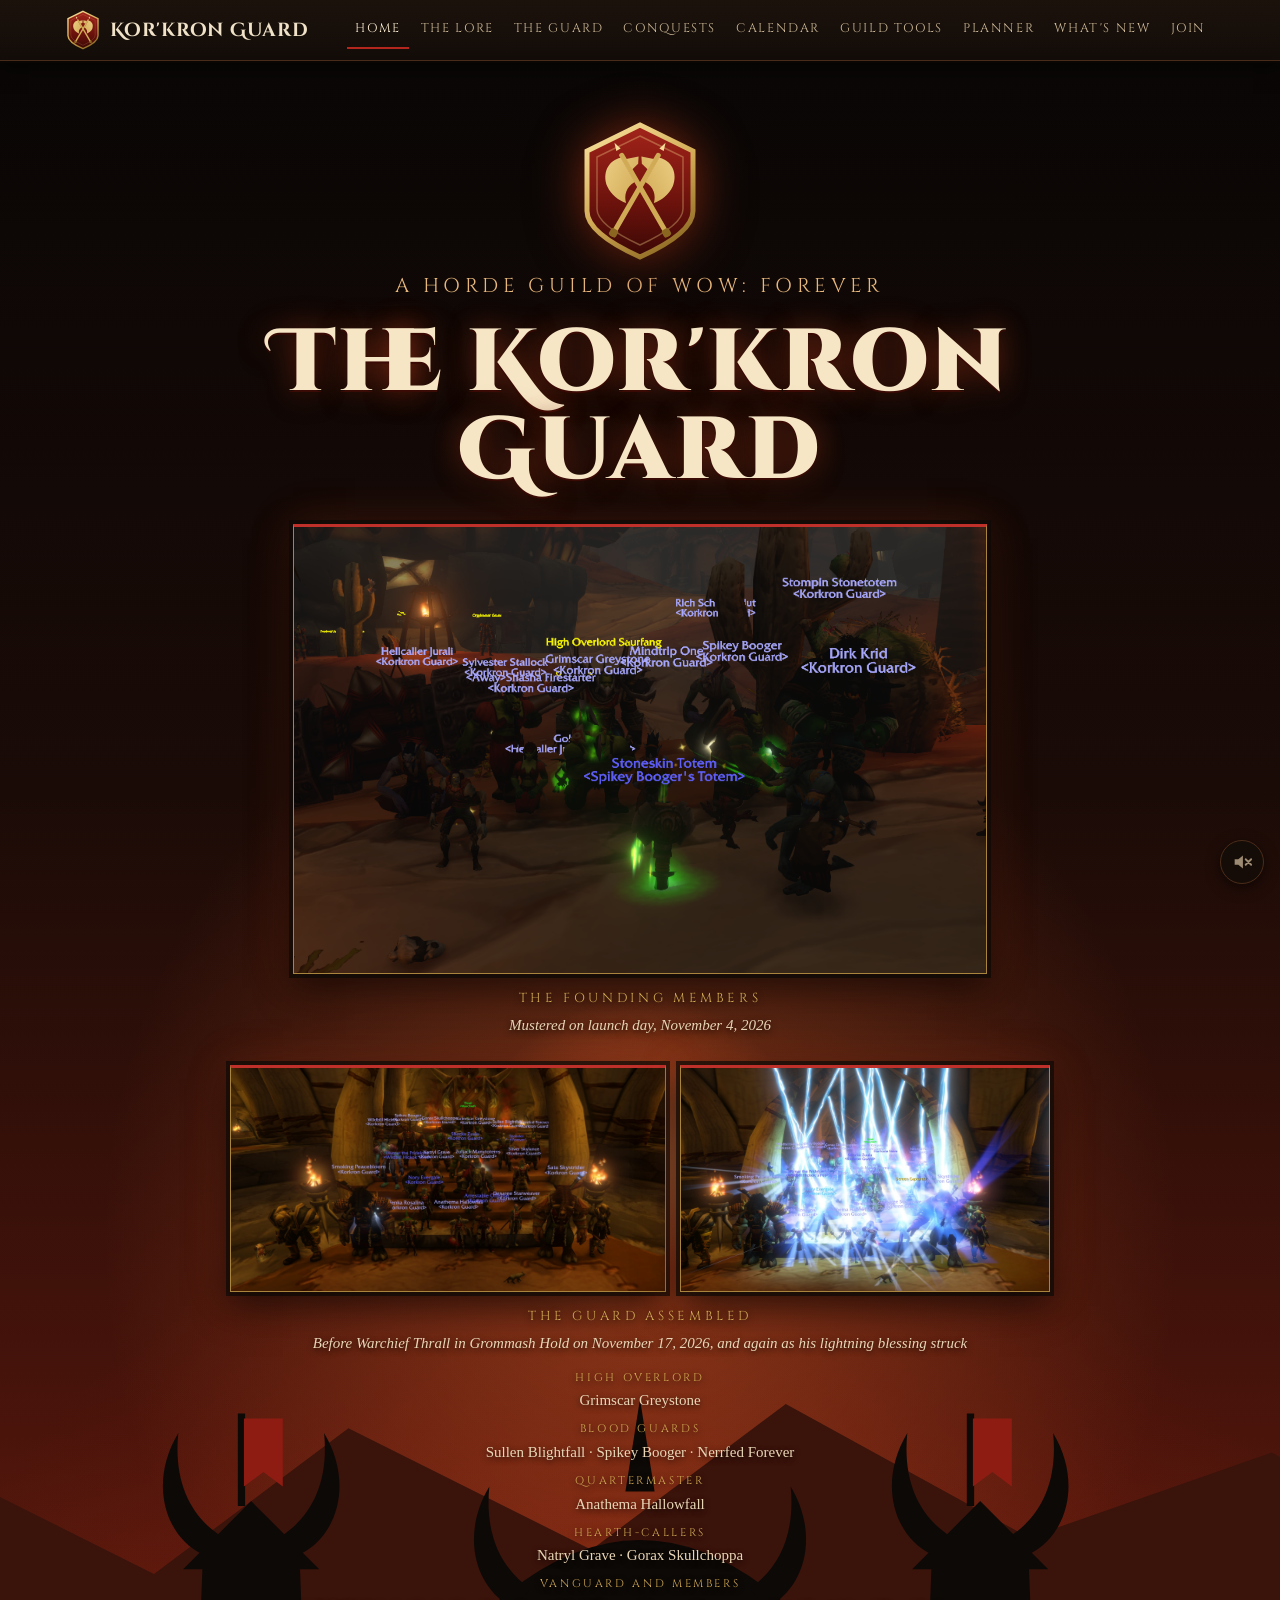
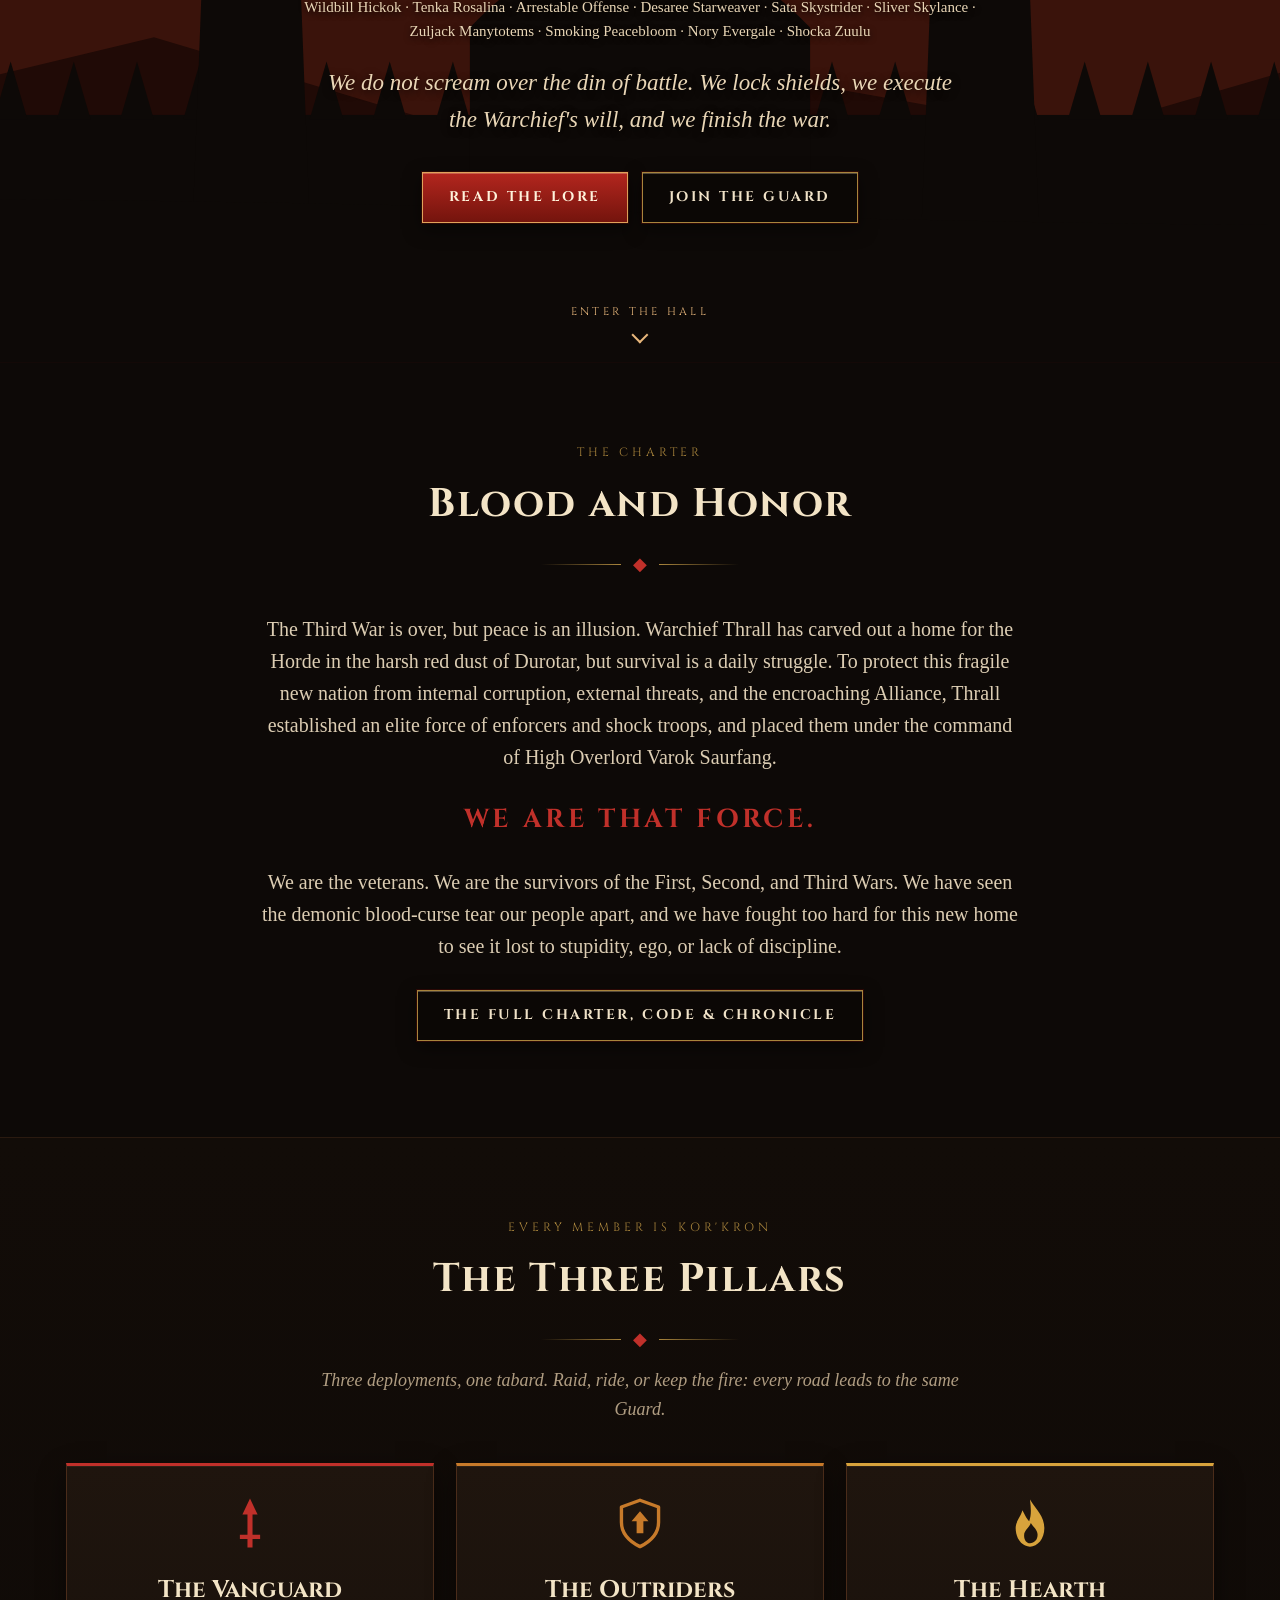
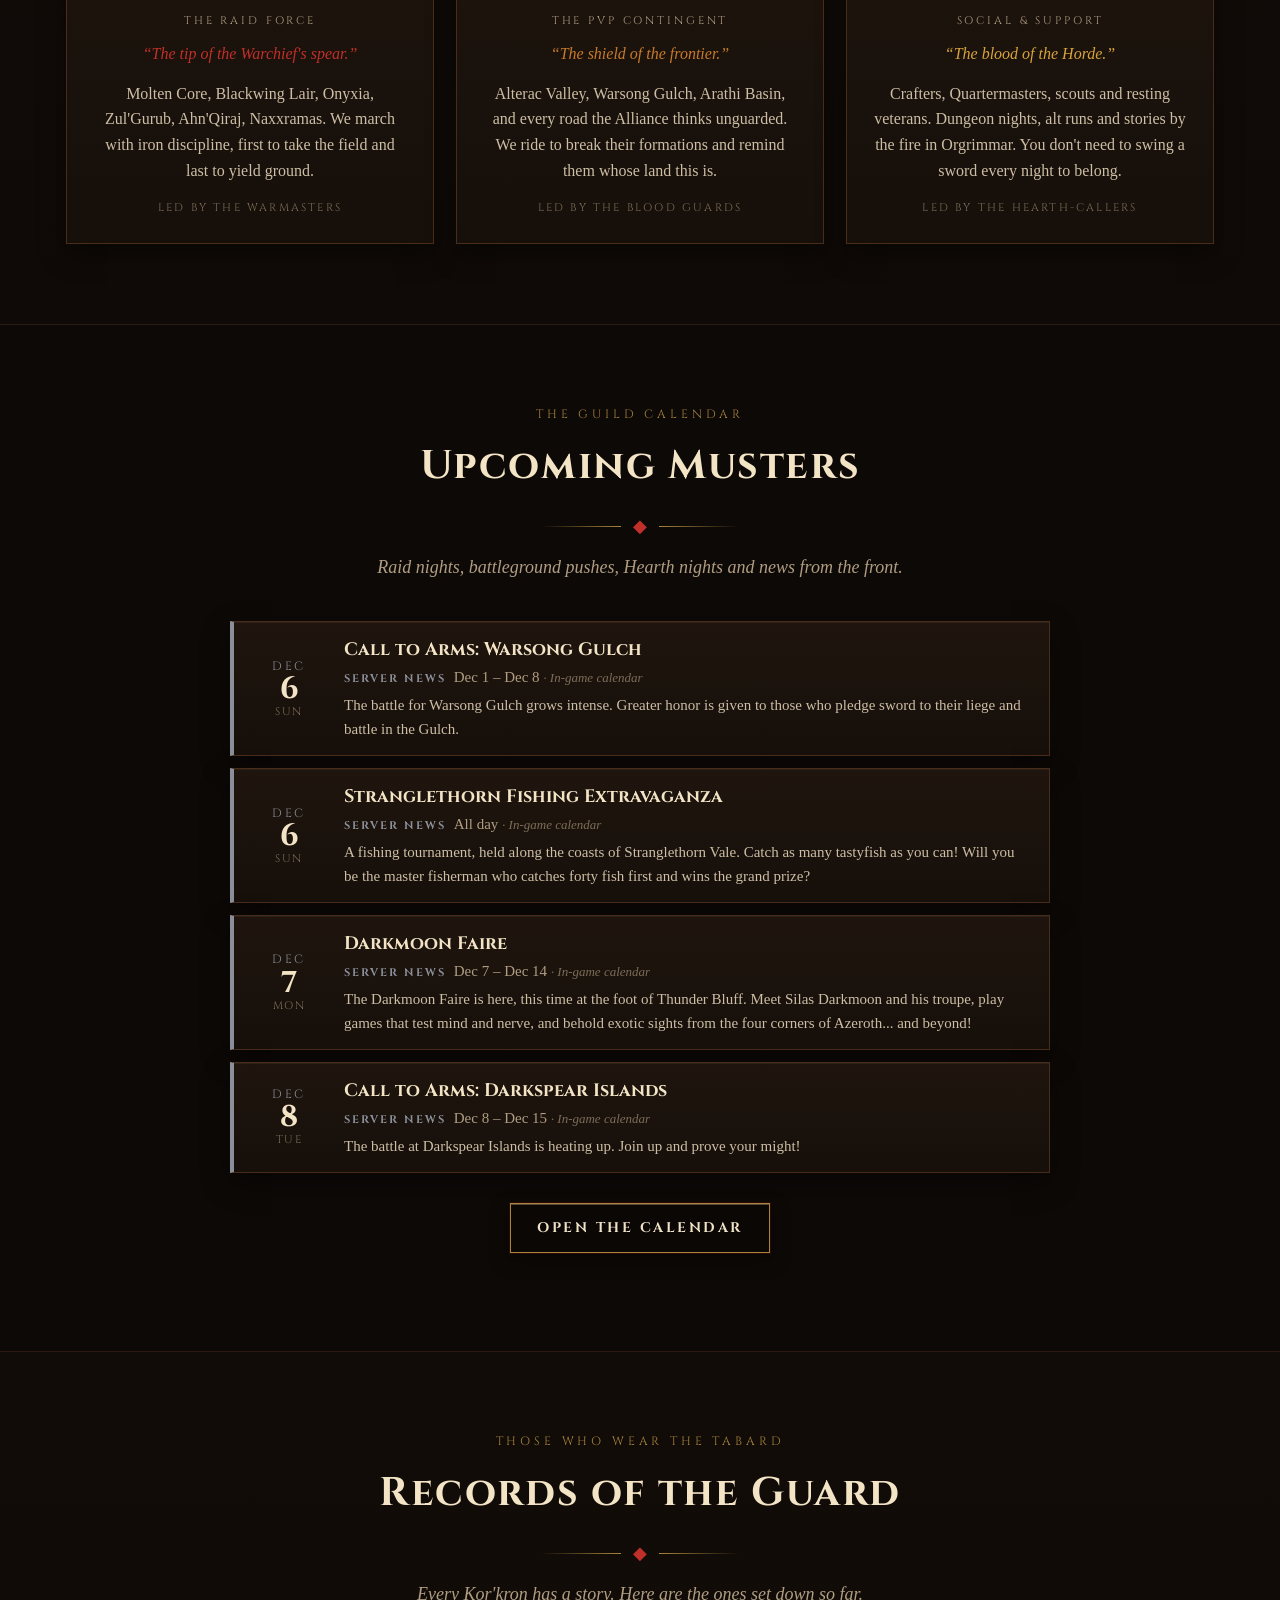
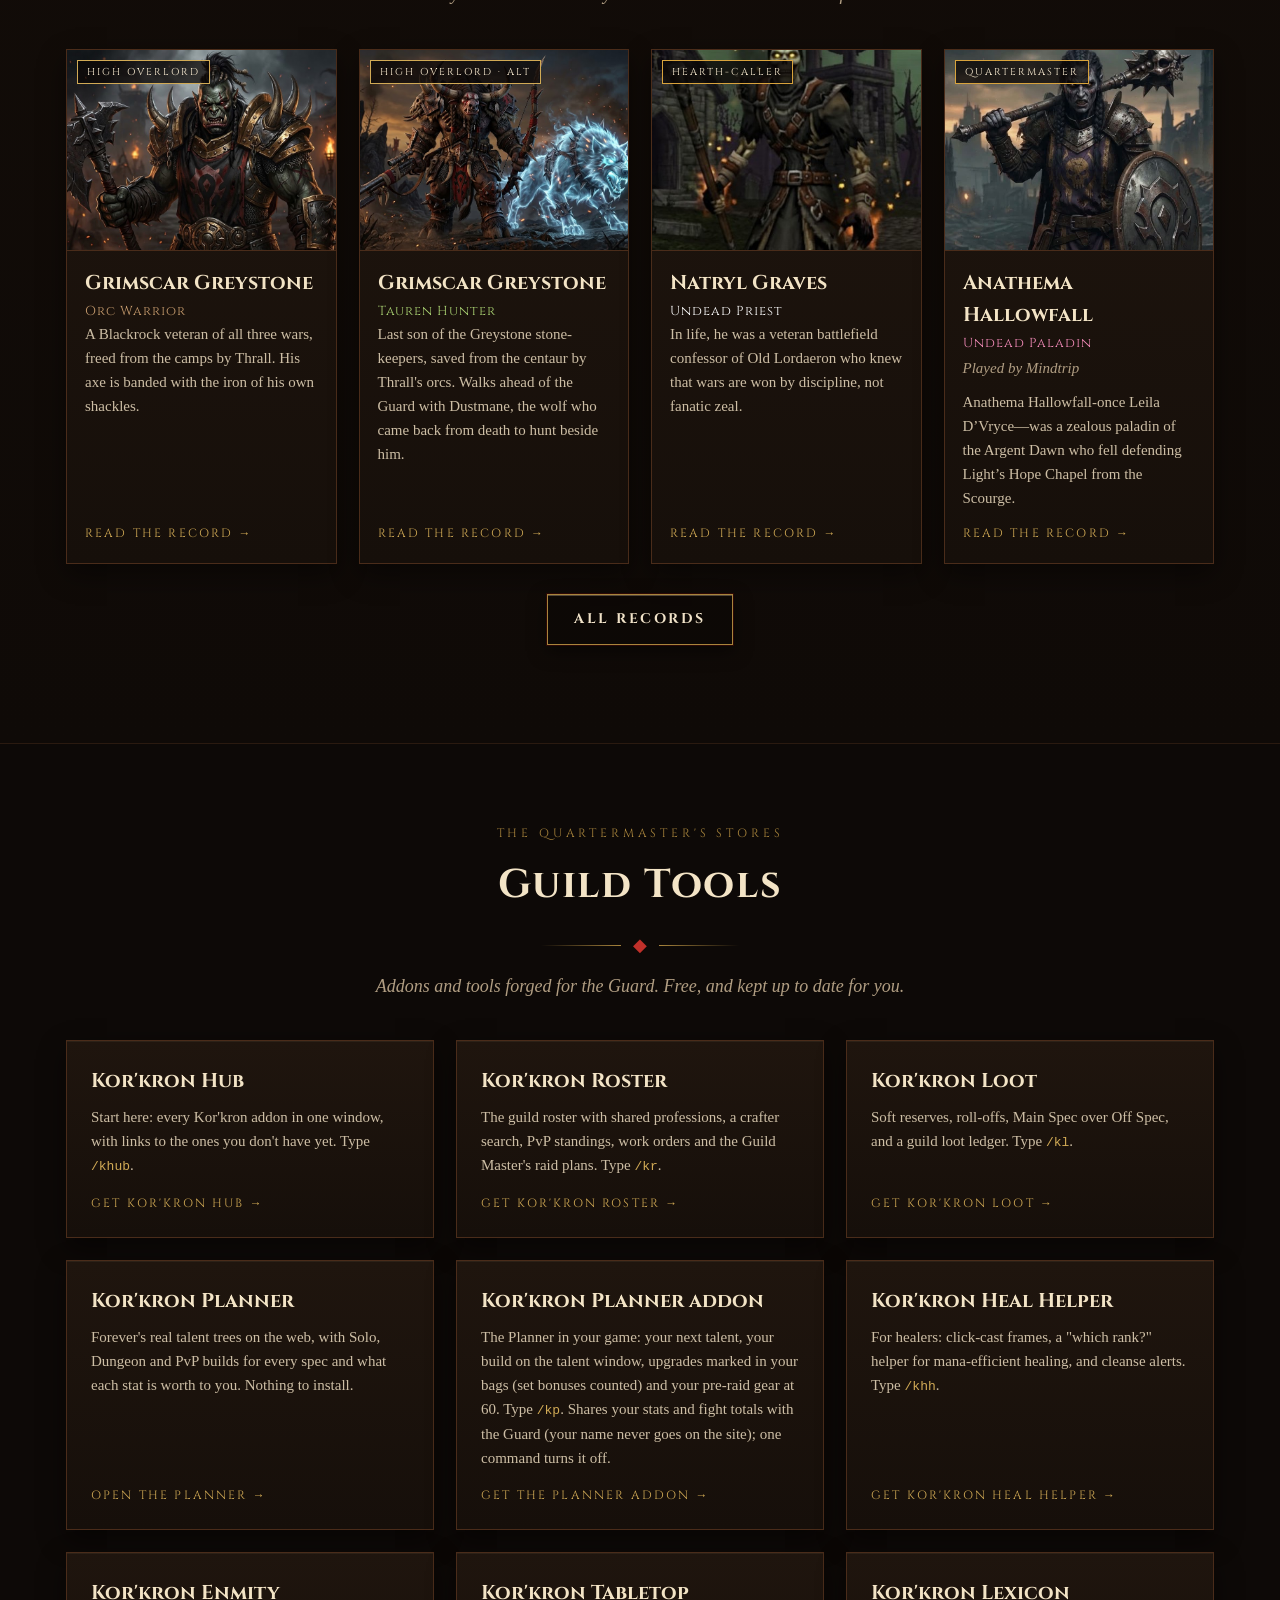
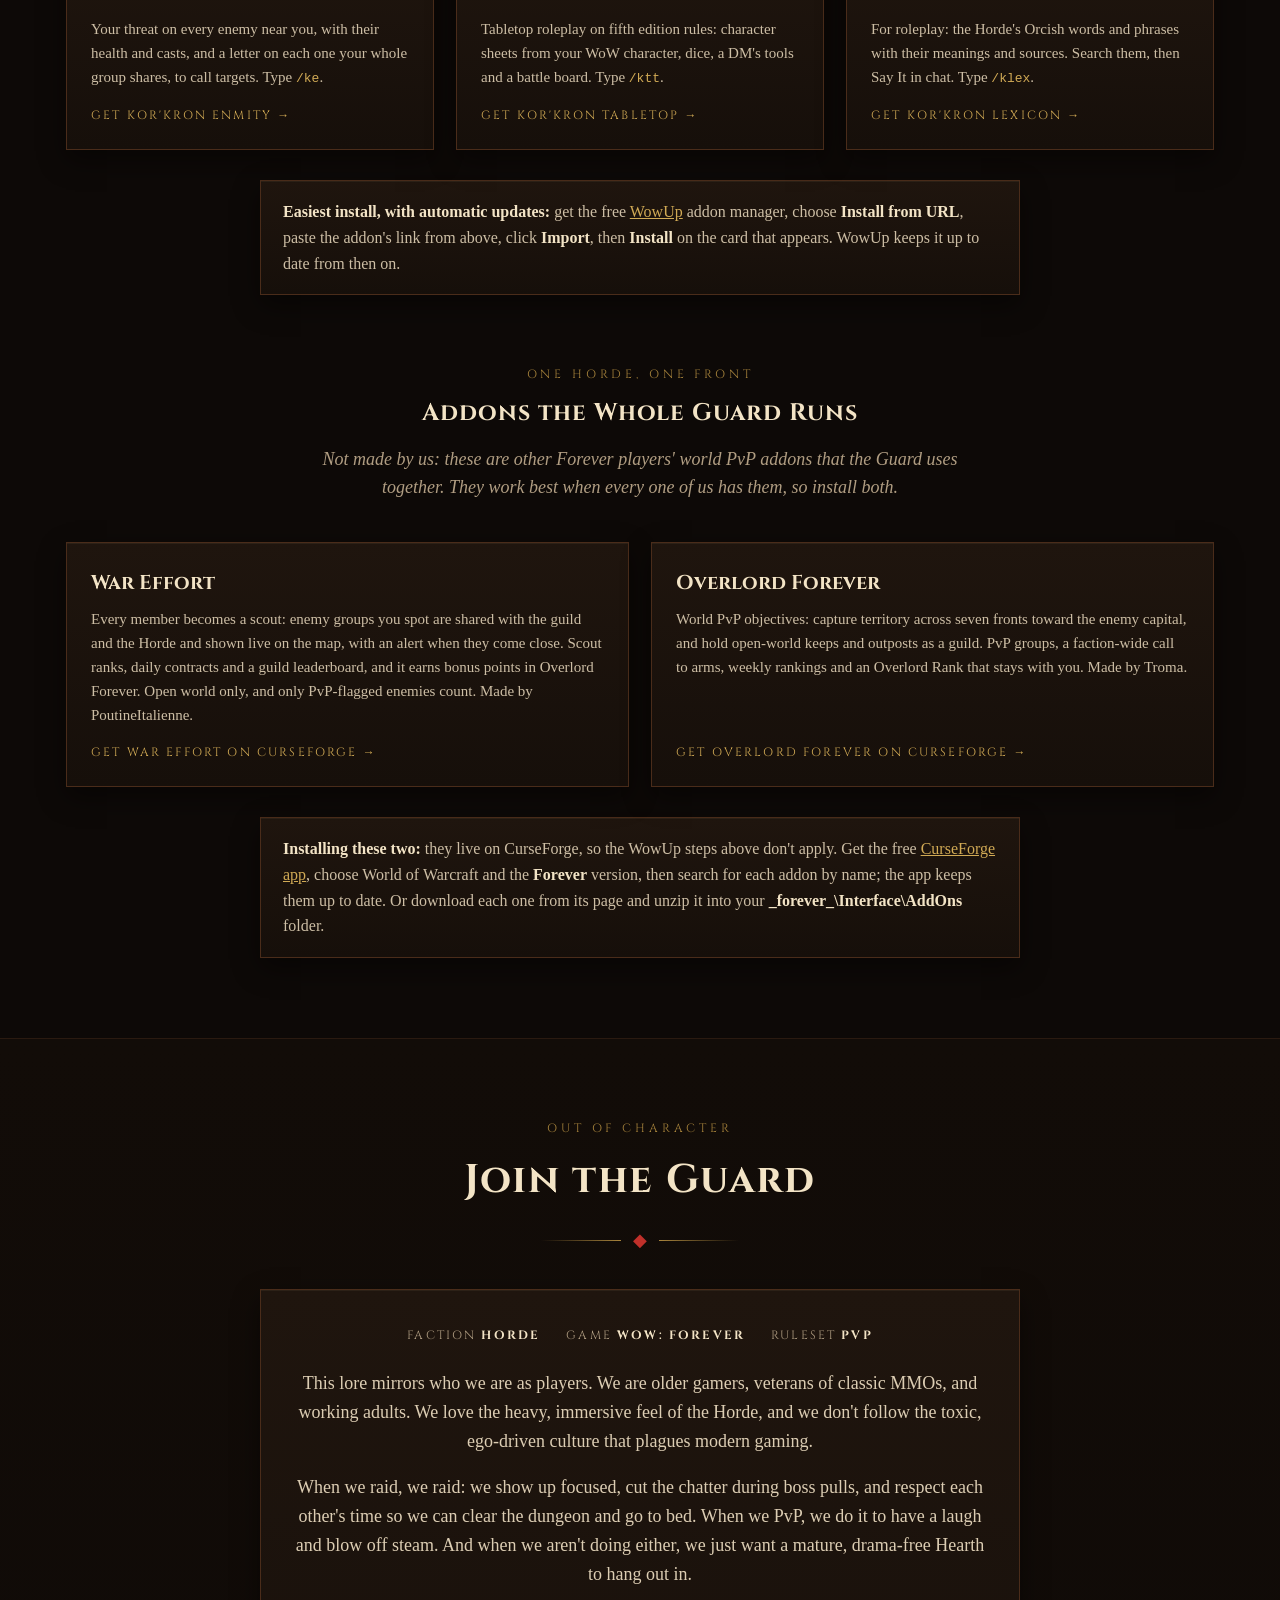
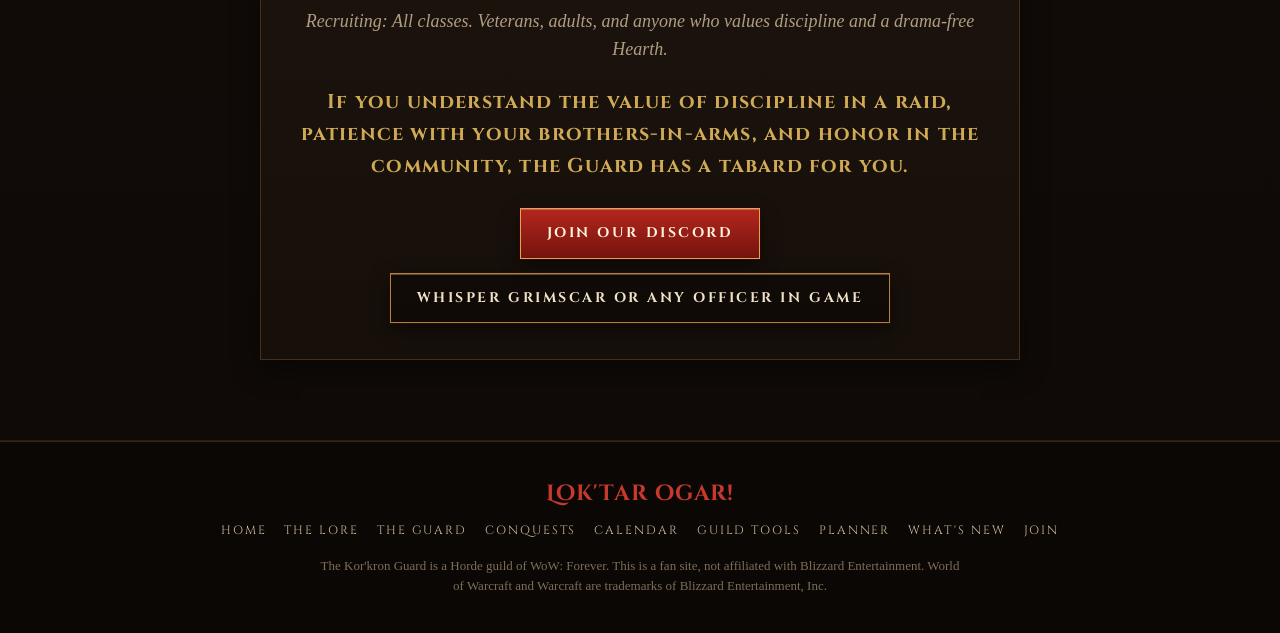
==== commit 8a23f164: "Planner: the Nov 24 patch and hotfixes on What's New, a Warrior measured to 60; Roster card: raid pl" ====
--- a/index.html
+++ b/index.html
@@ -151,7 +151,7 @@
         </div>
         <div class="tool panel reveal">
           <h3>Kor'kron Roster</h3>
-          <p>The guild roster with shared professions, a crafter search, PvP standings and work orders. Type <code>/kr</code>.</p>
+          <p>The guild roster with shared professions, a crafter search, PvP standings, work orders and the Guild Master's raid plans. Type <code>/kr</code>.</p>
           <a href="https://github.com/grimscar/KorkronRoster">Get Kor'kron Roster &rarr;</a>
         </div>
         <div class="tool panel reveal">
